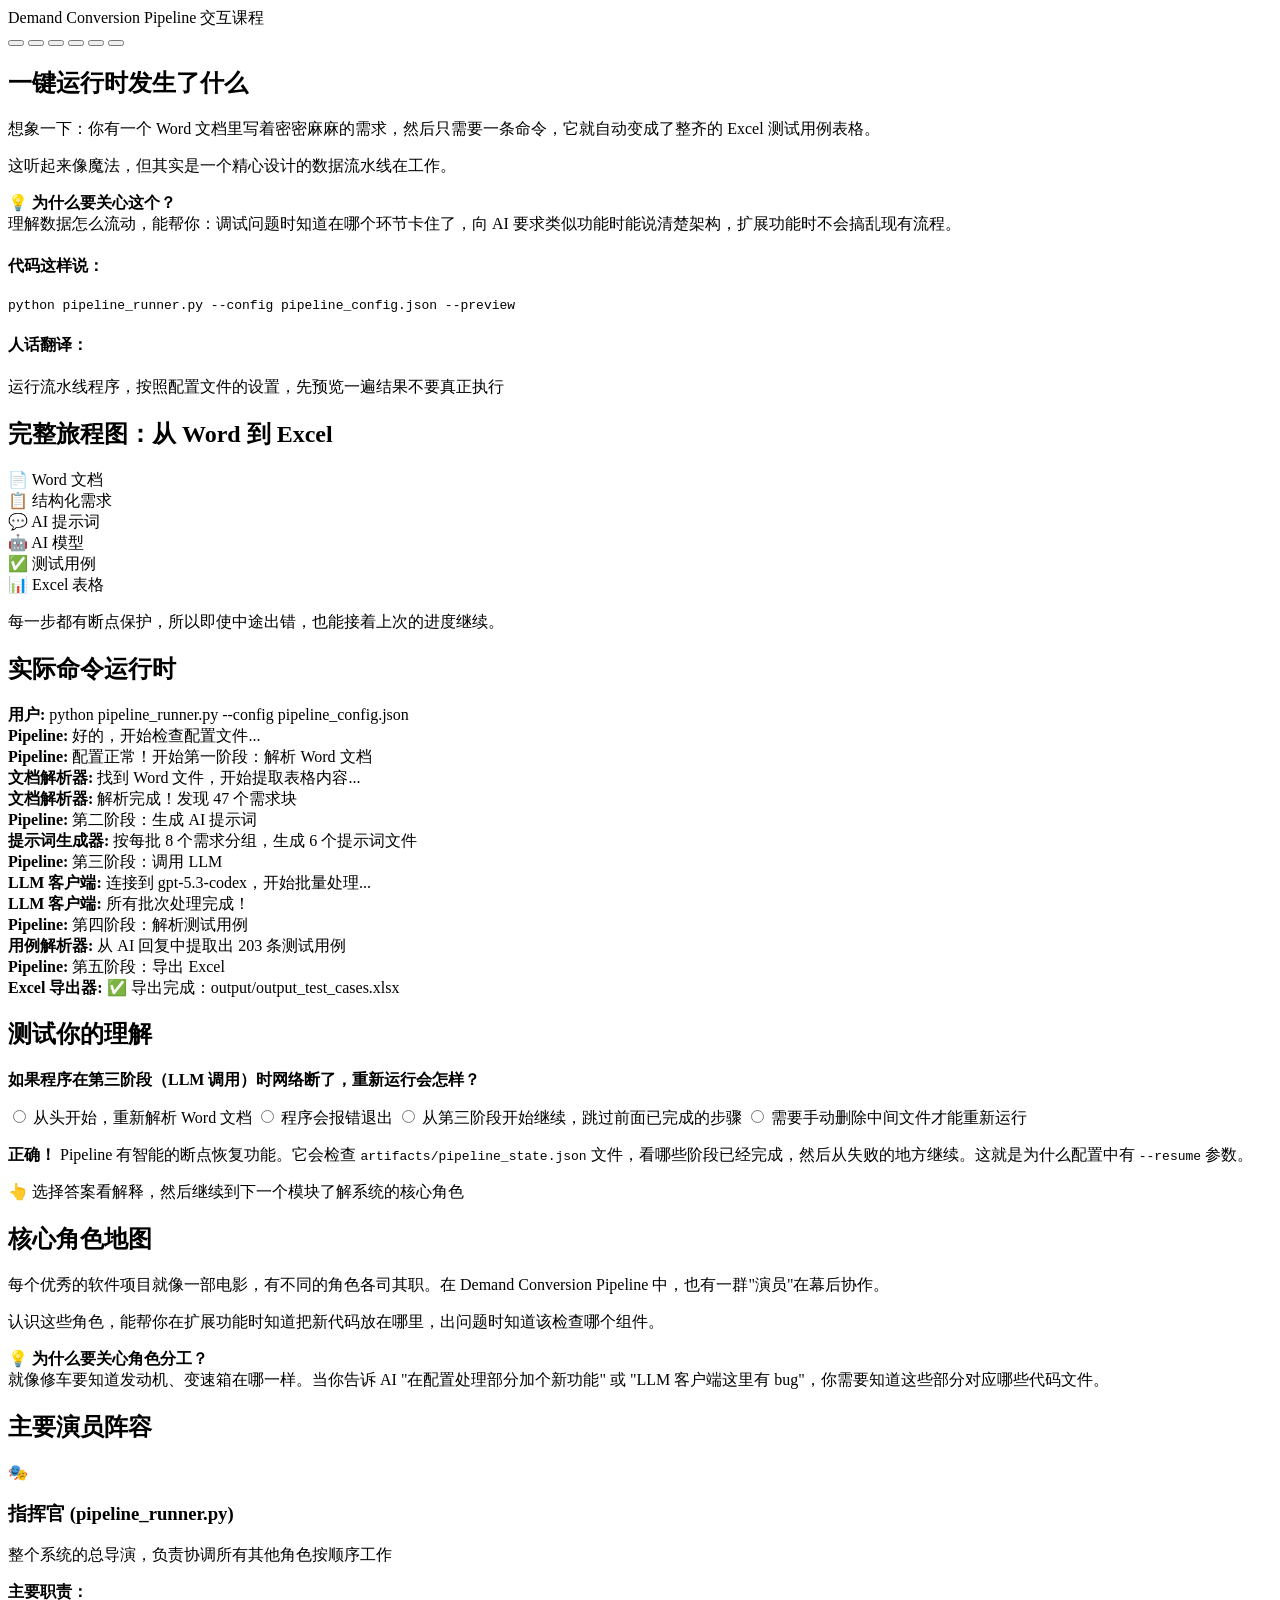
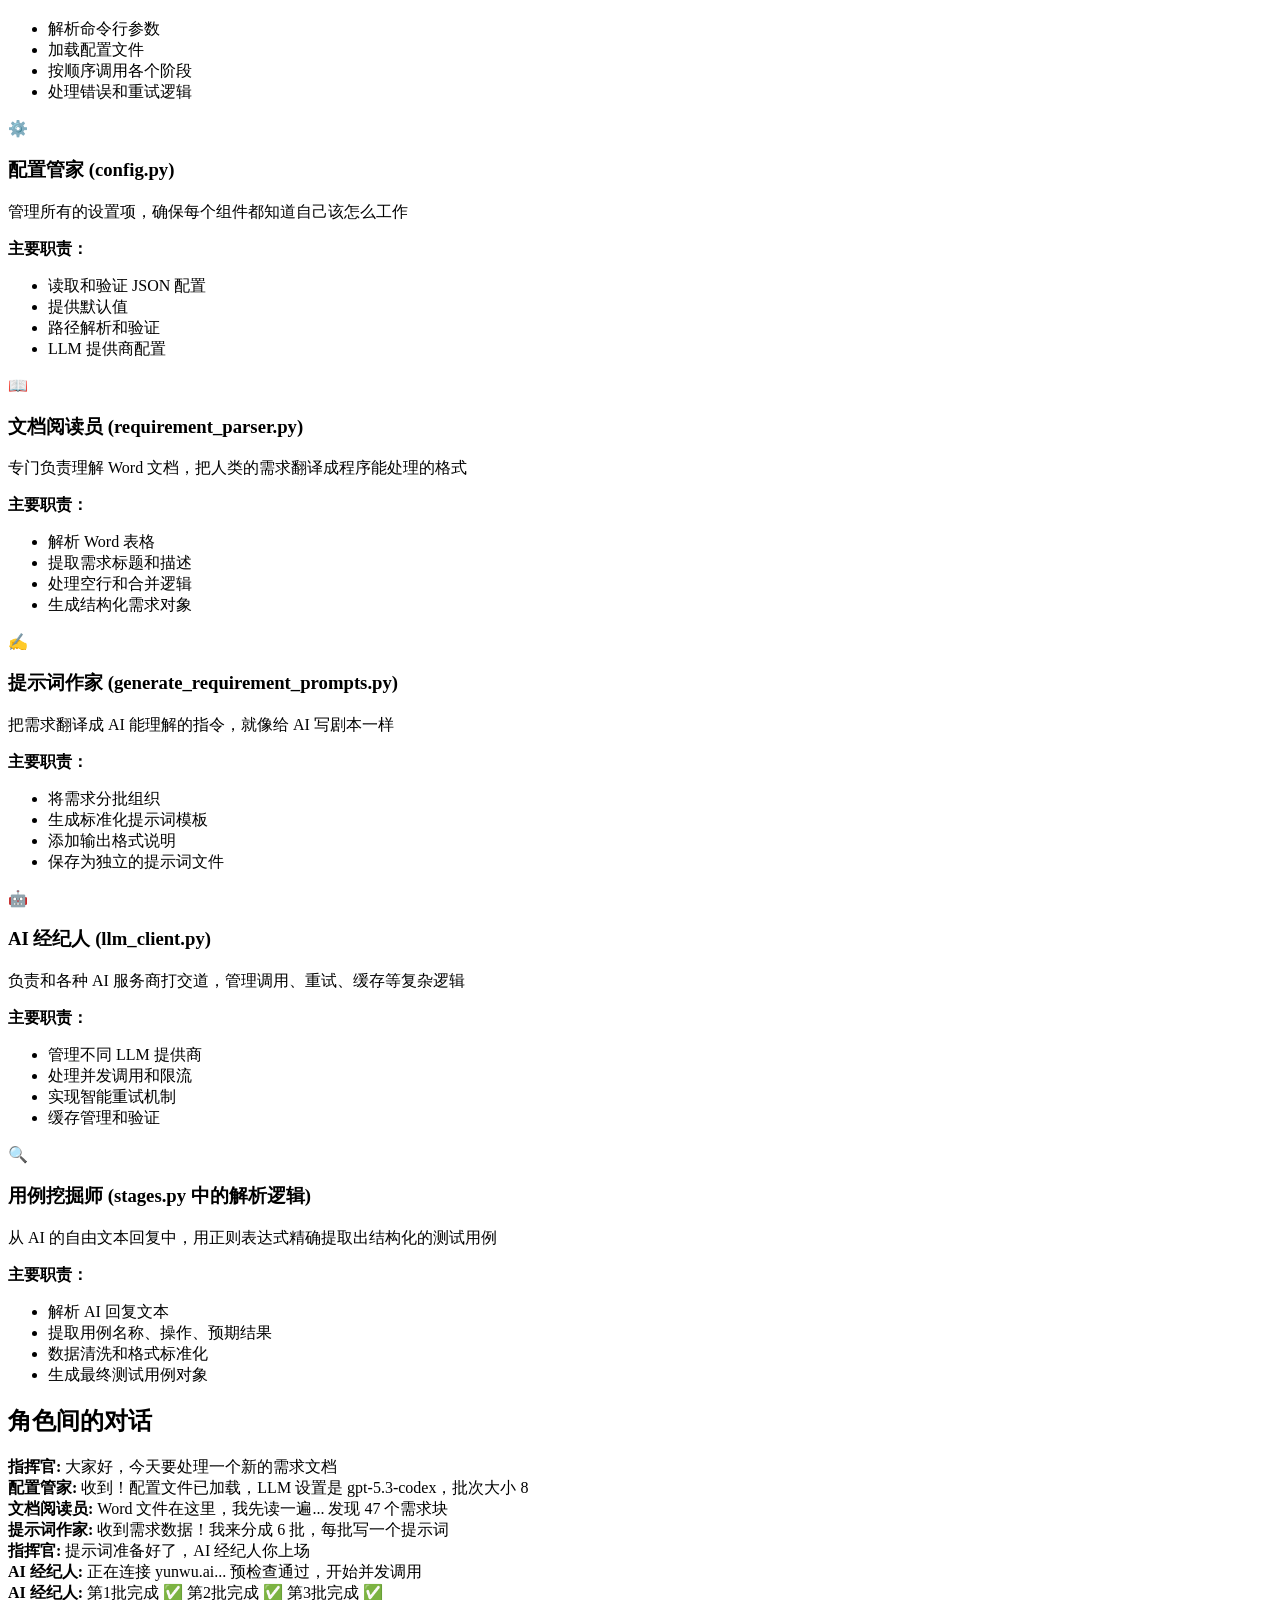
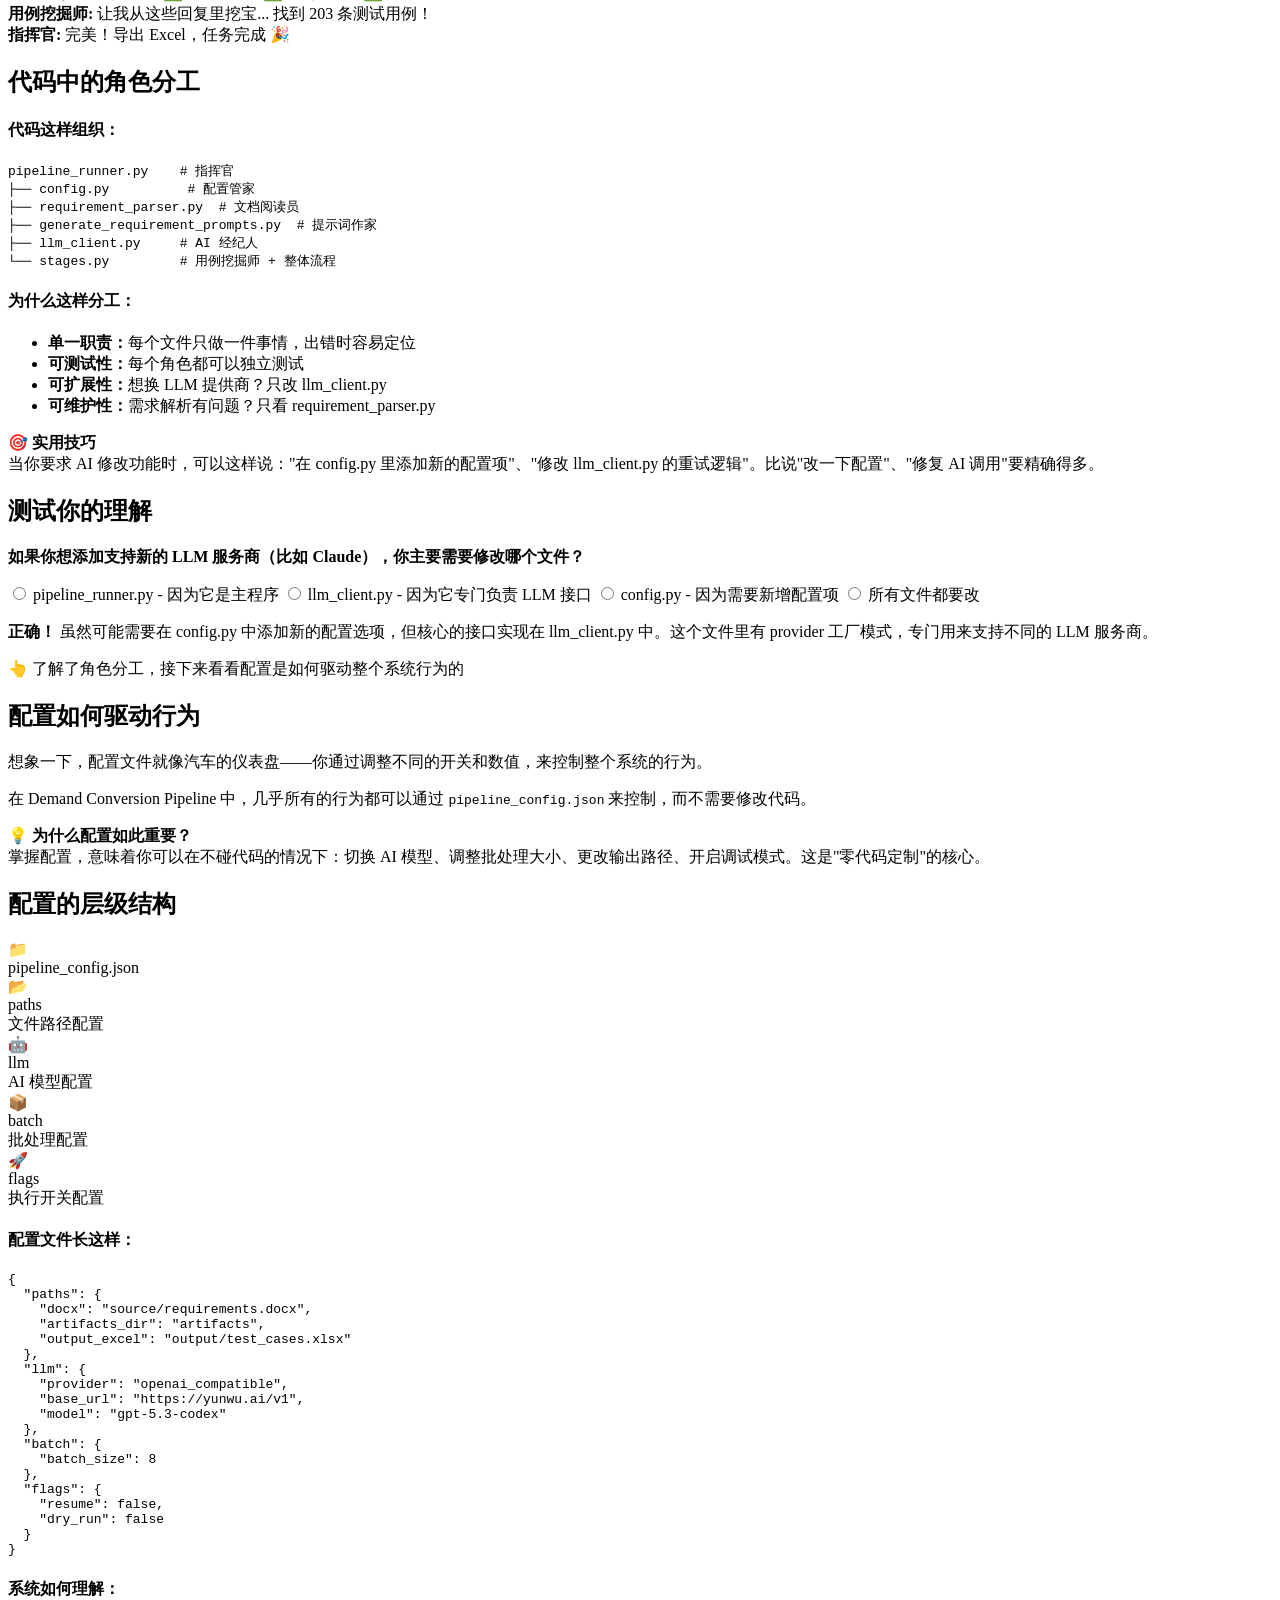
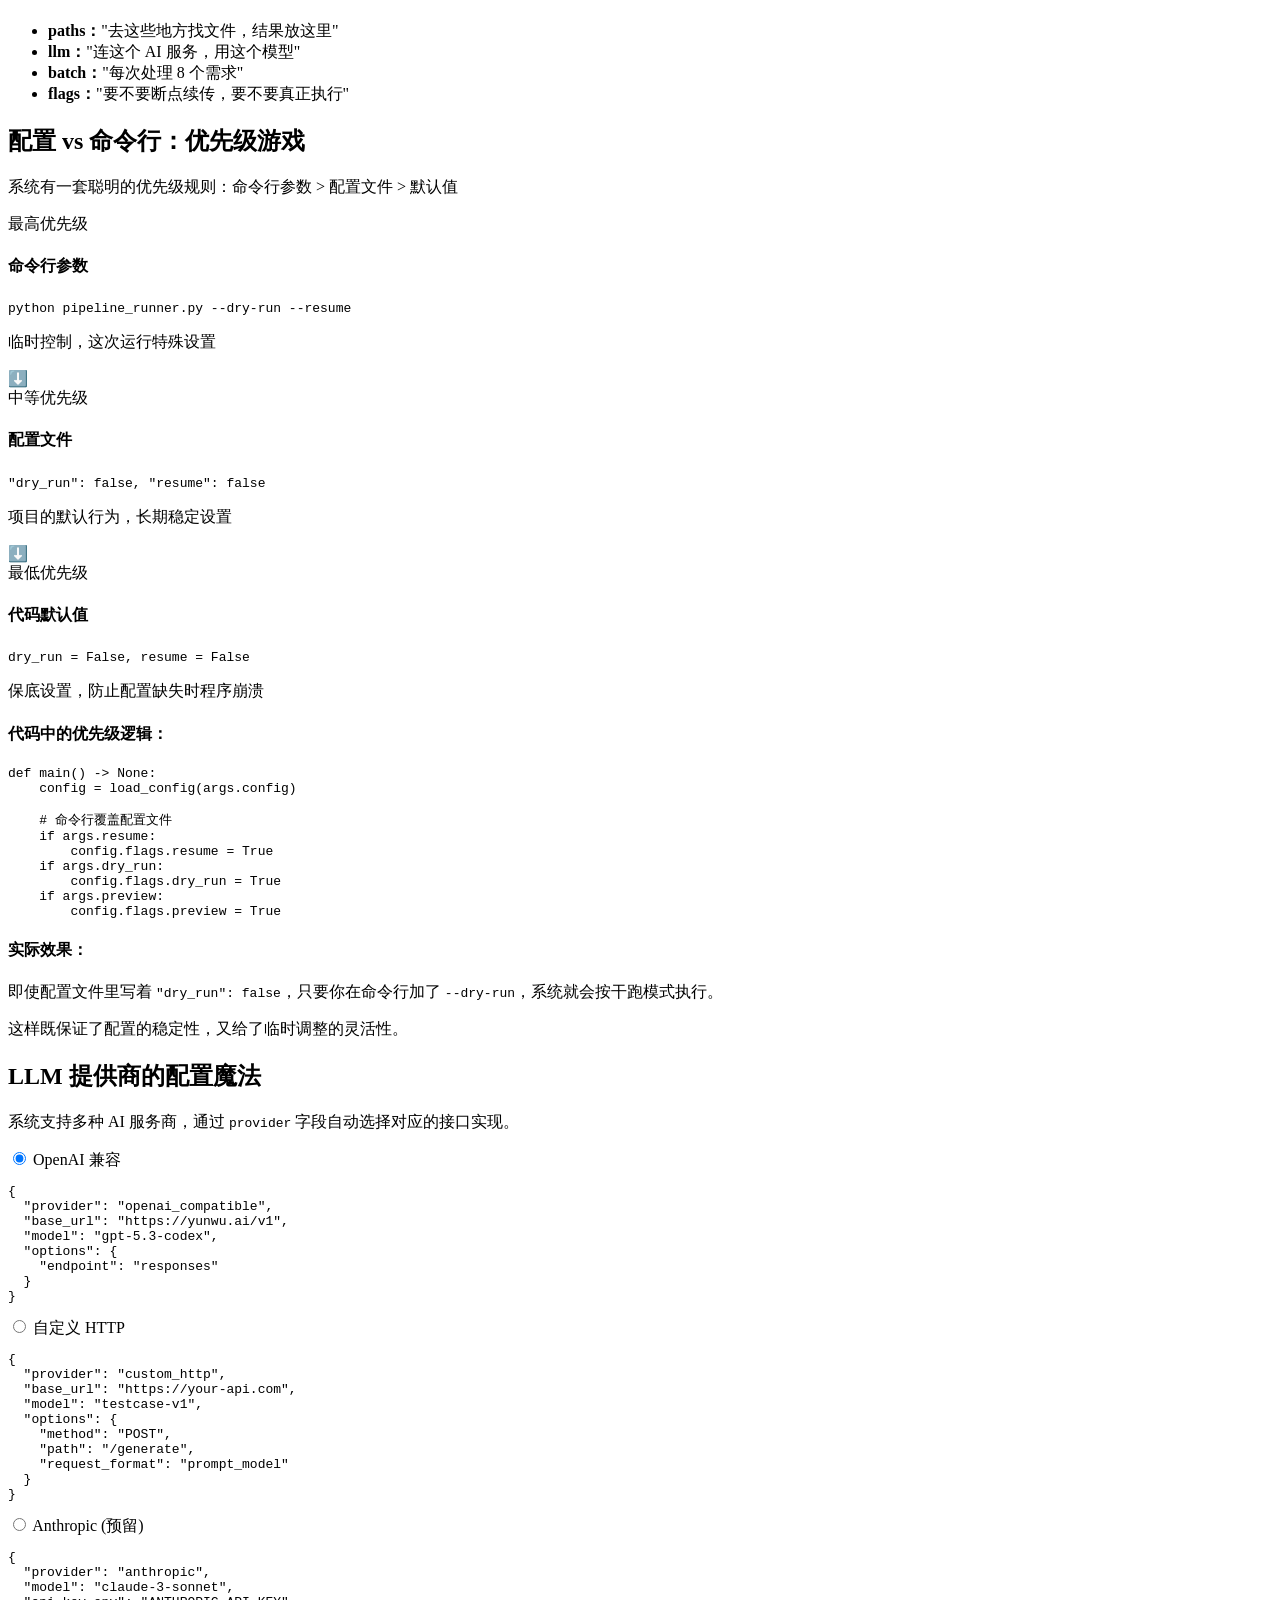
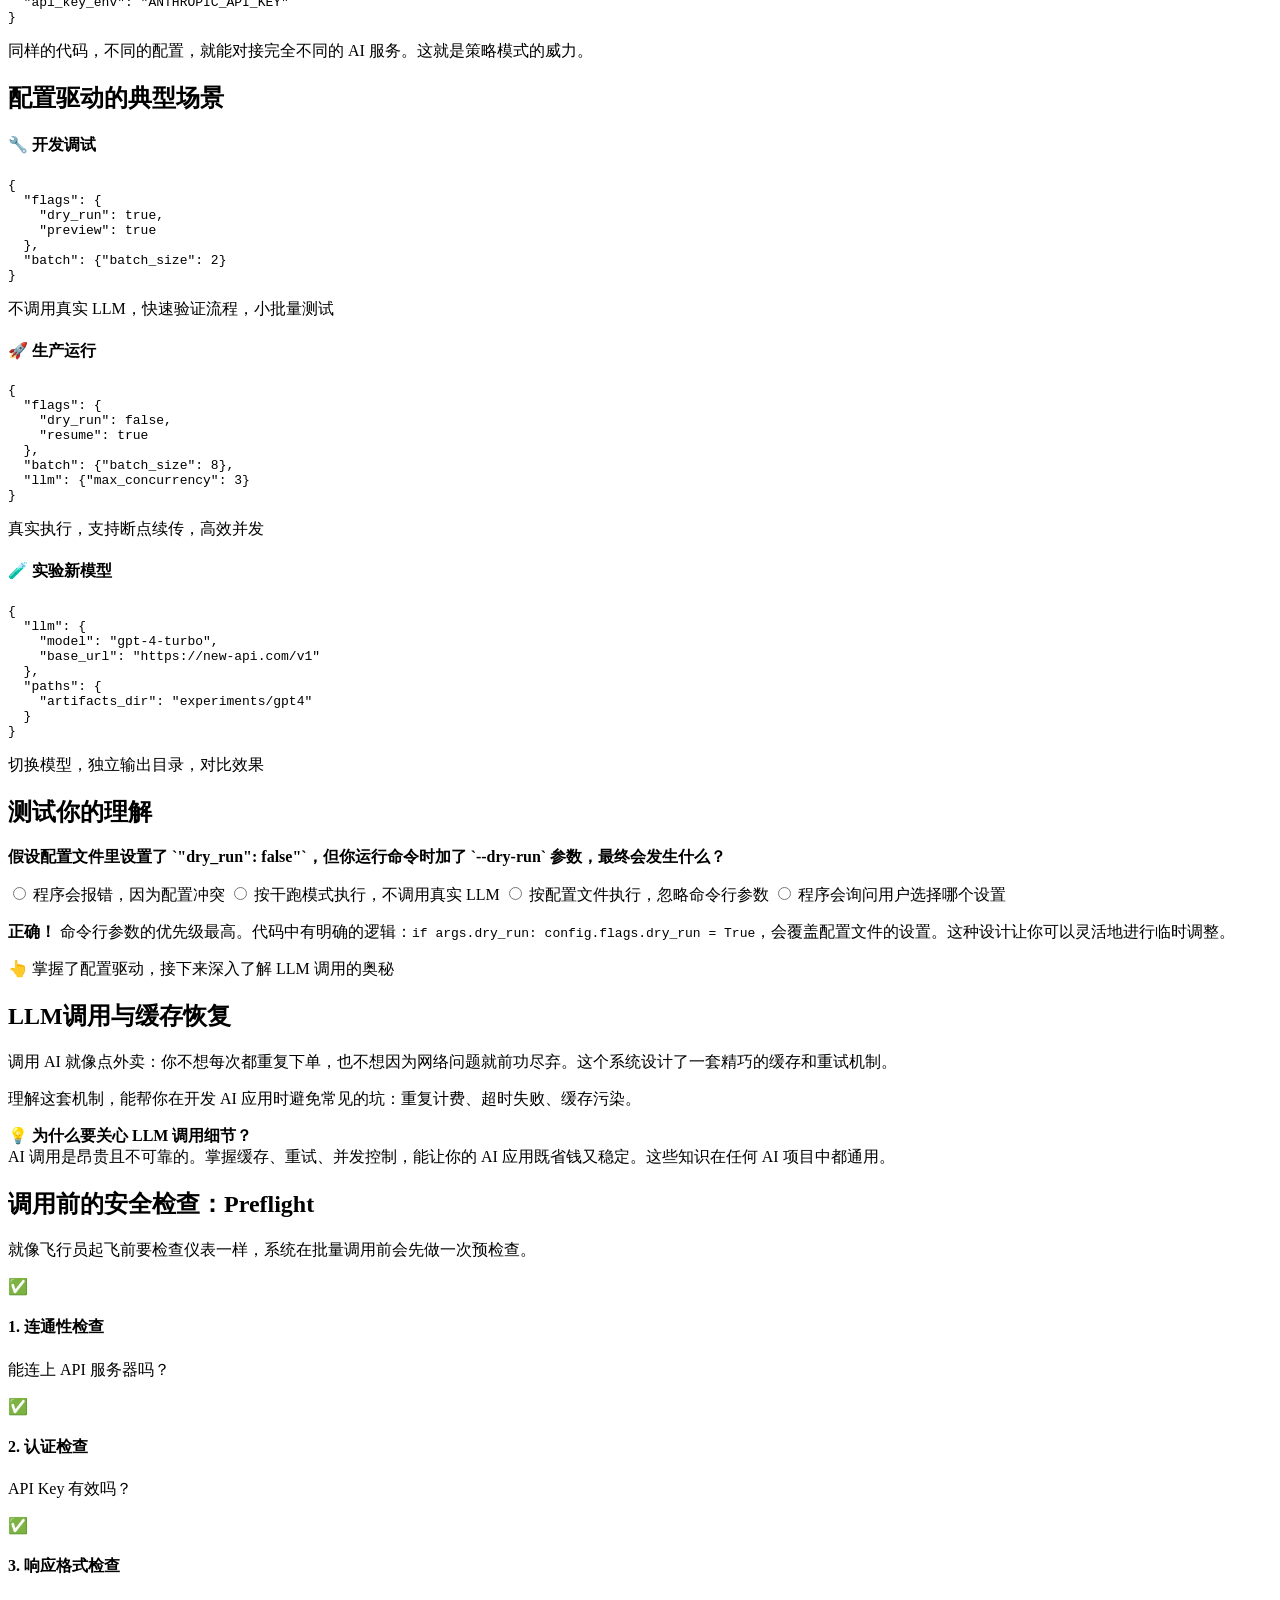
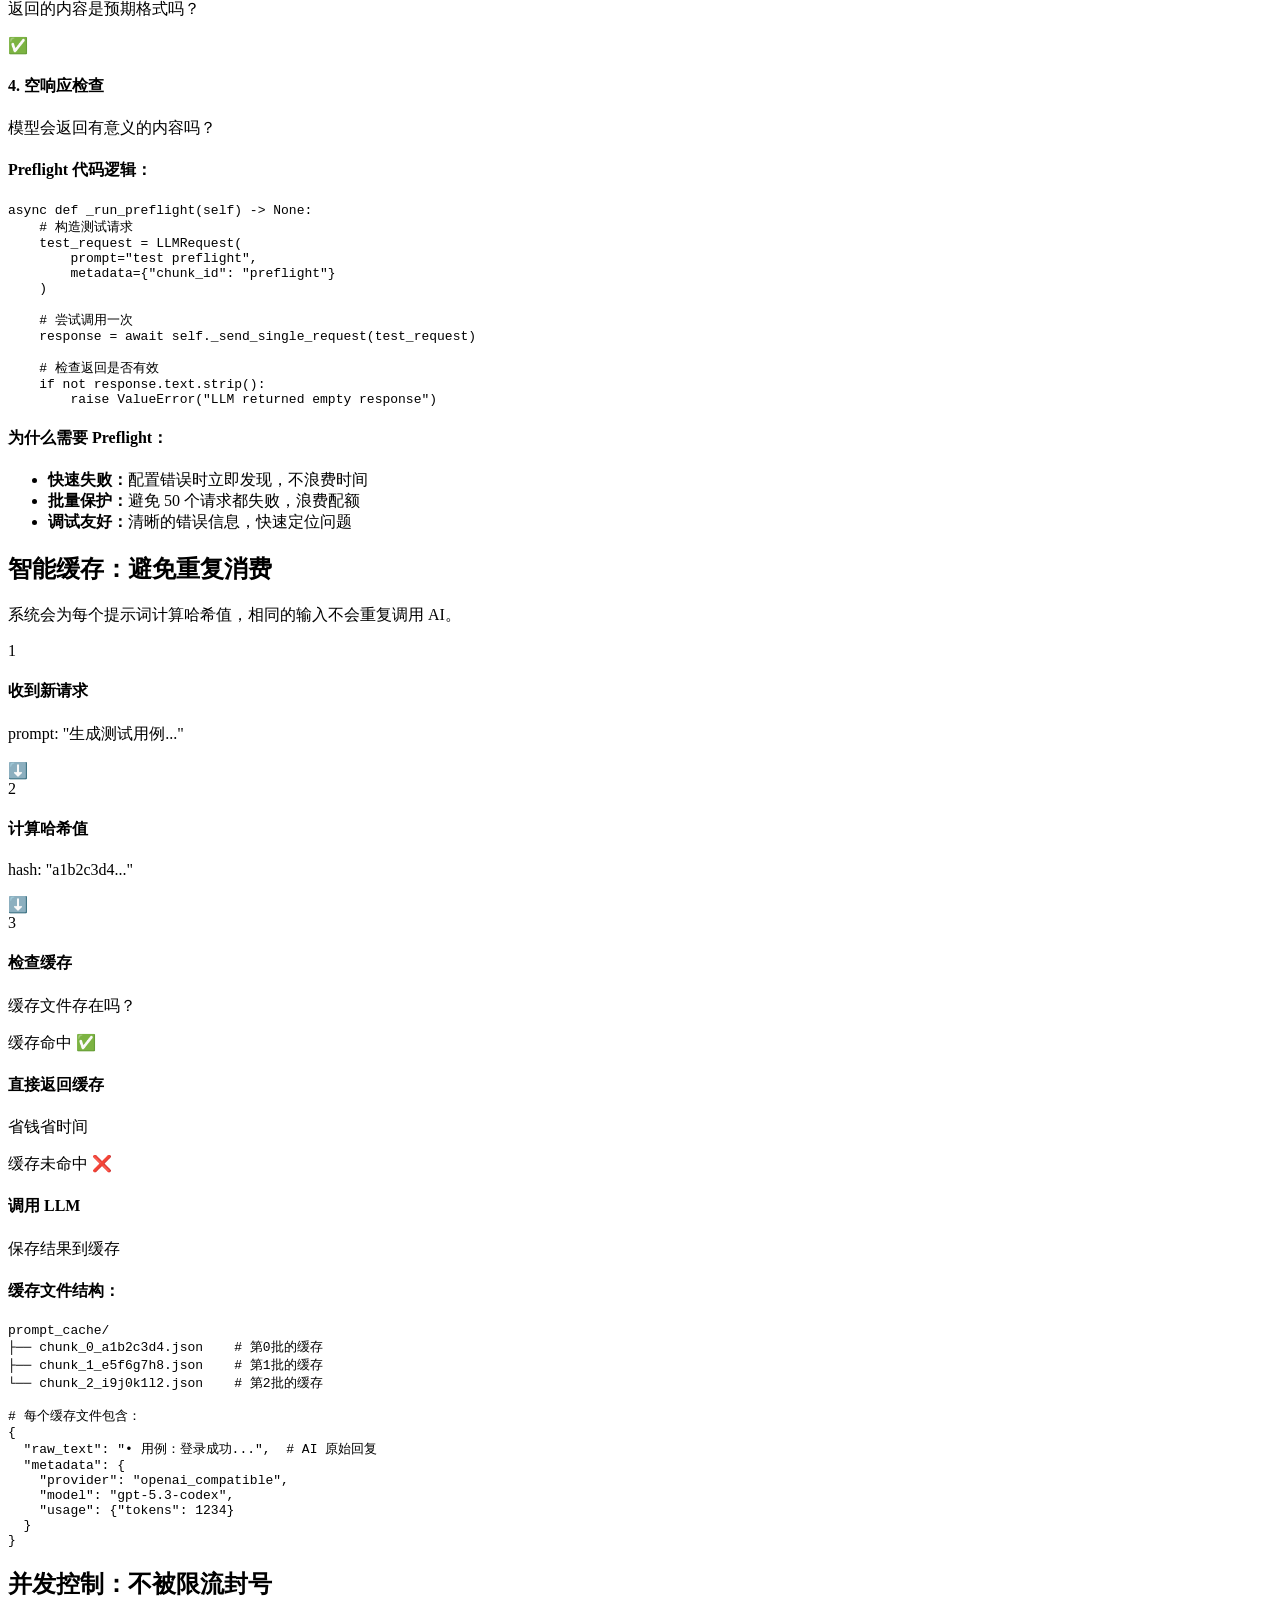
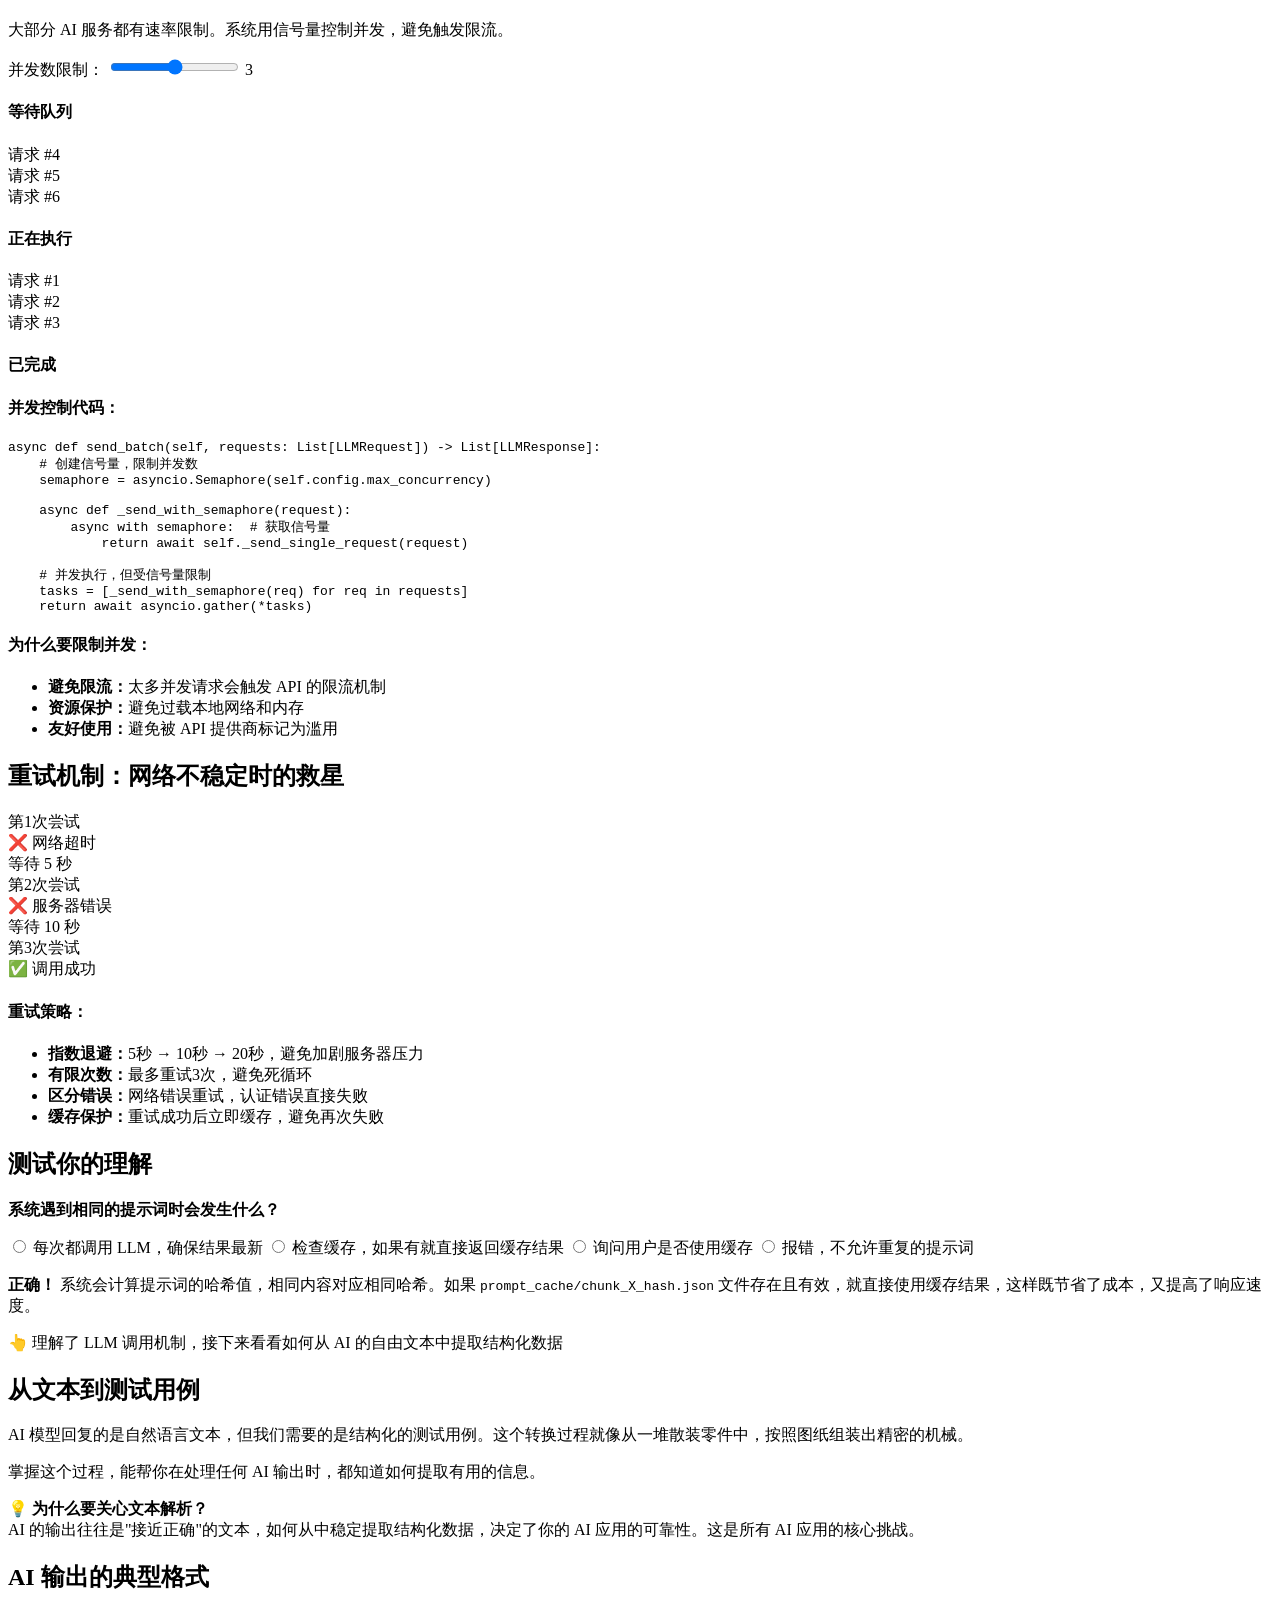
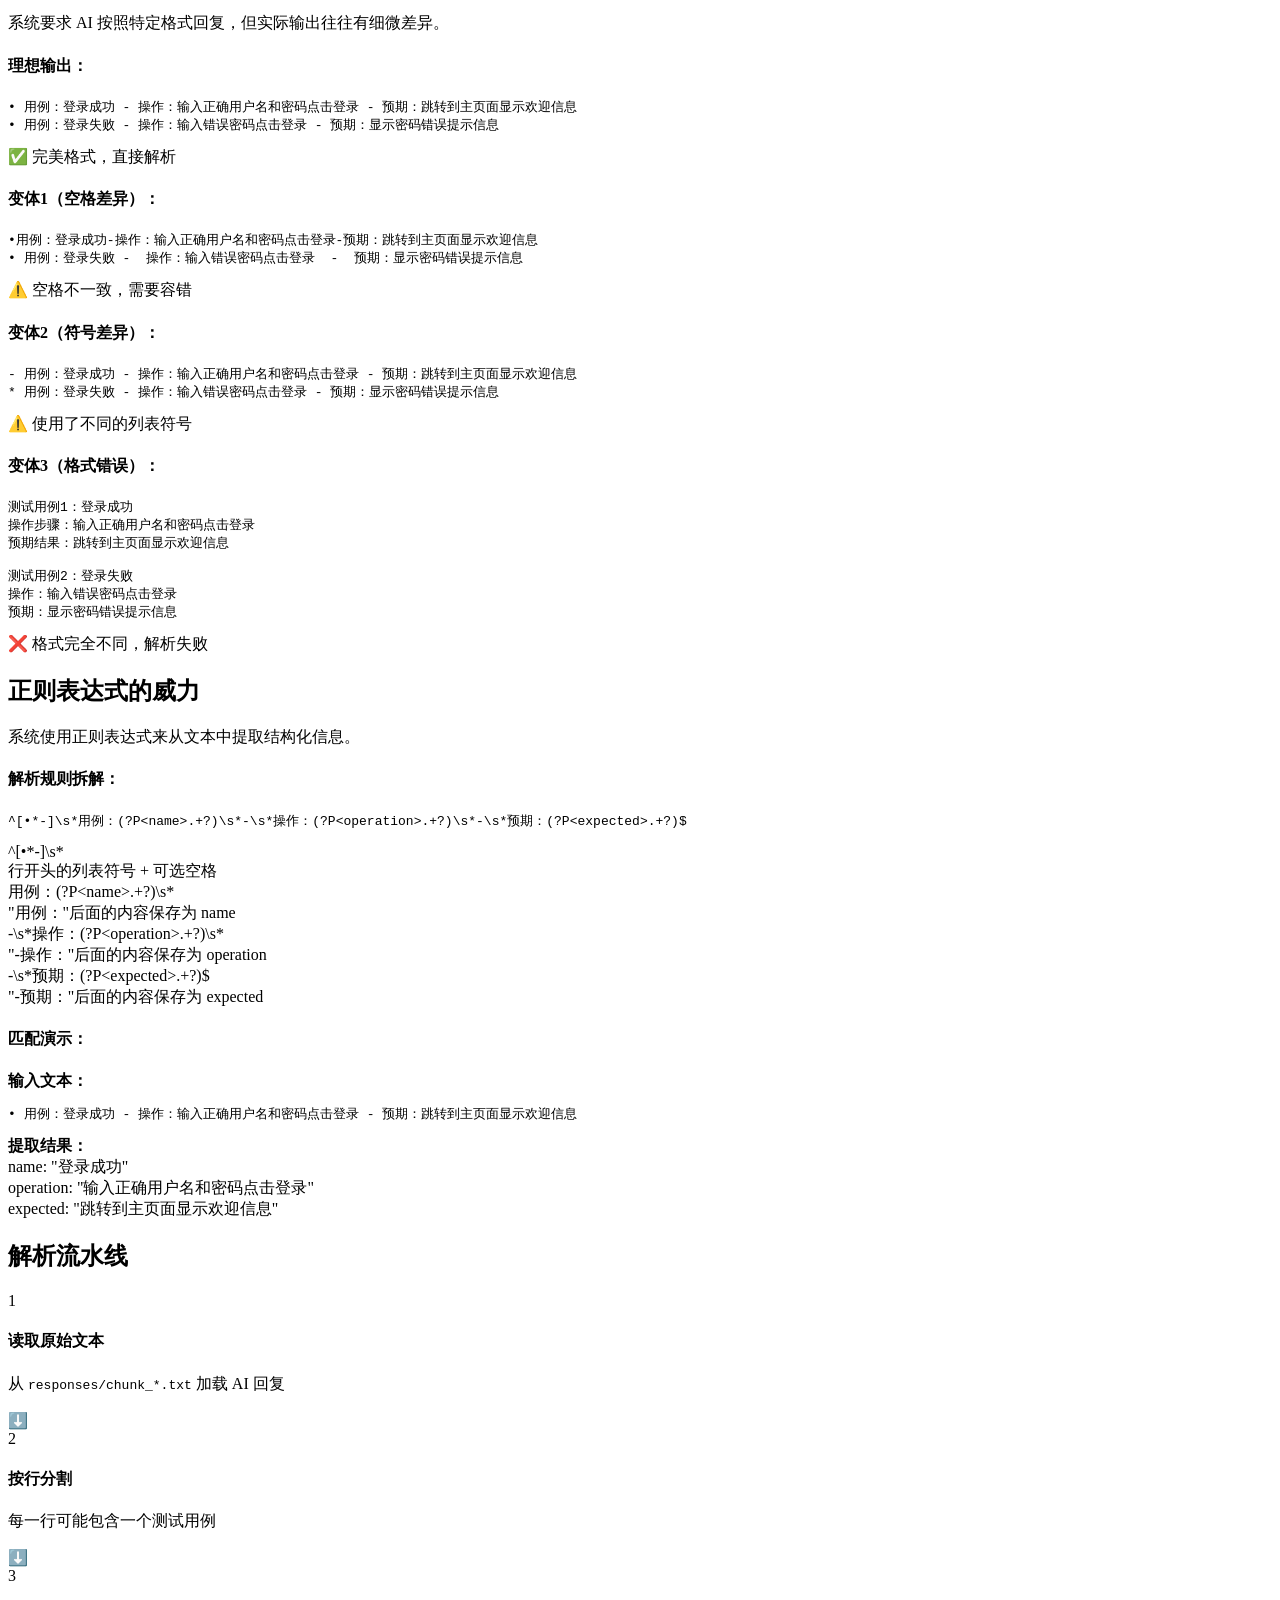
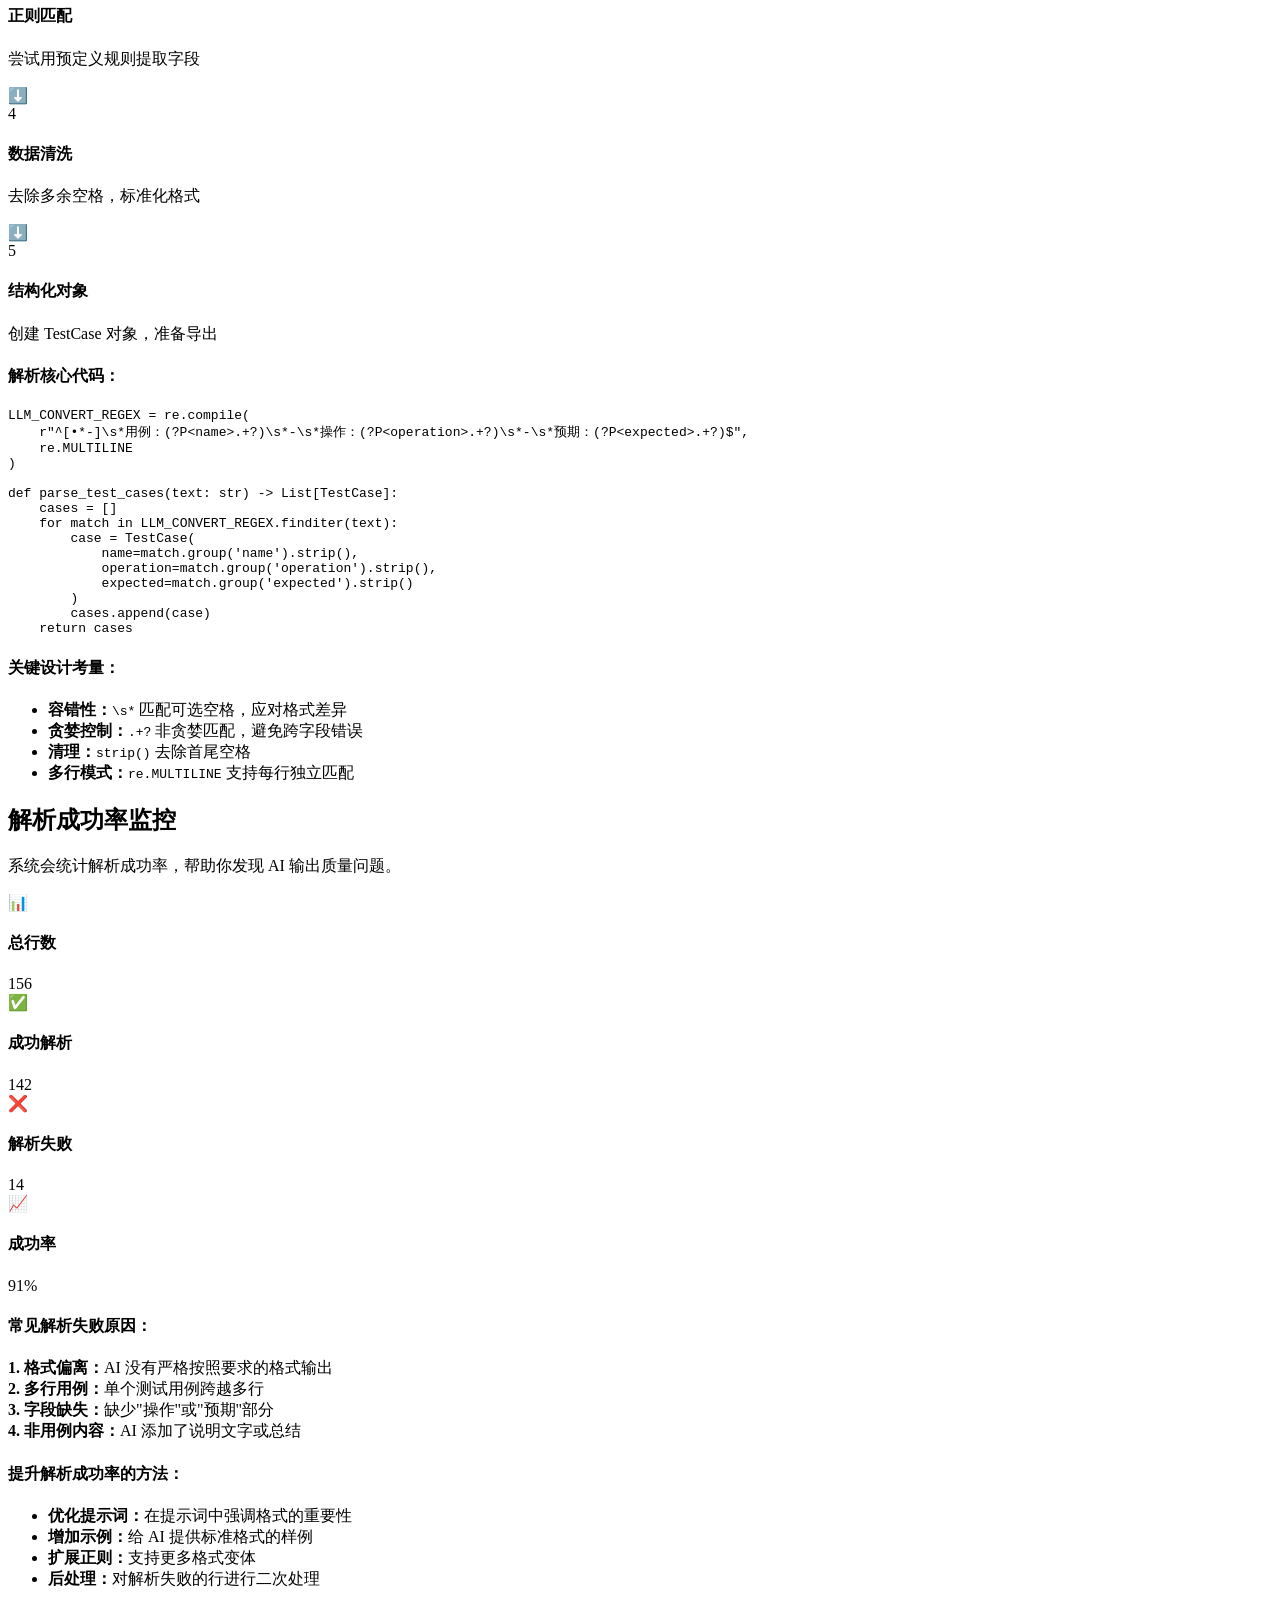
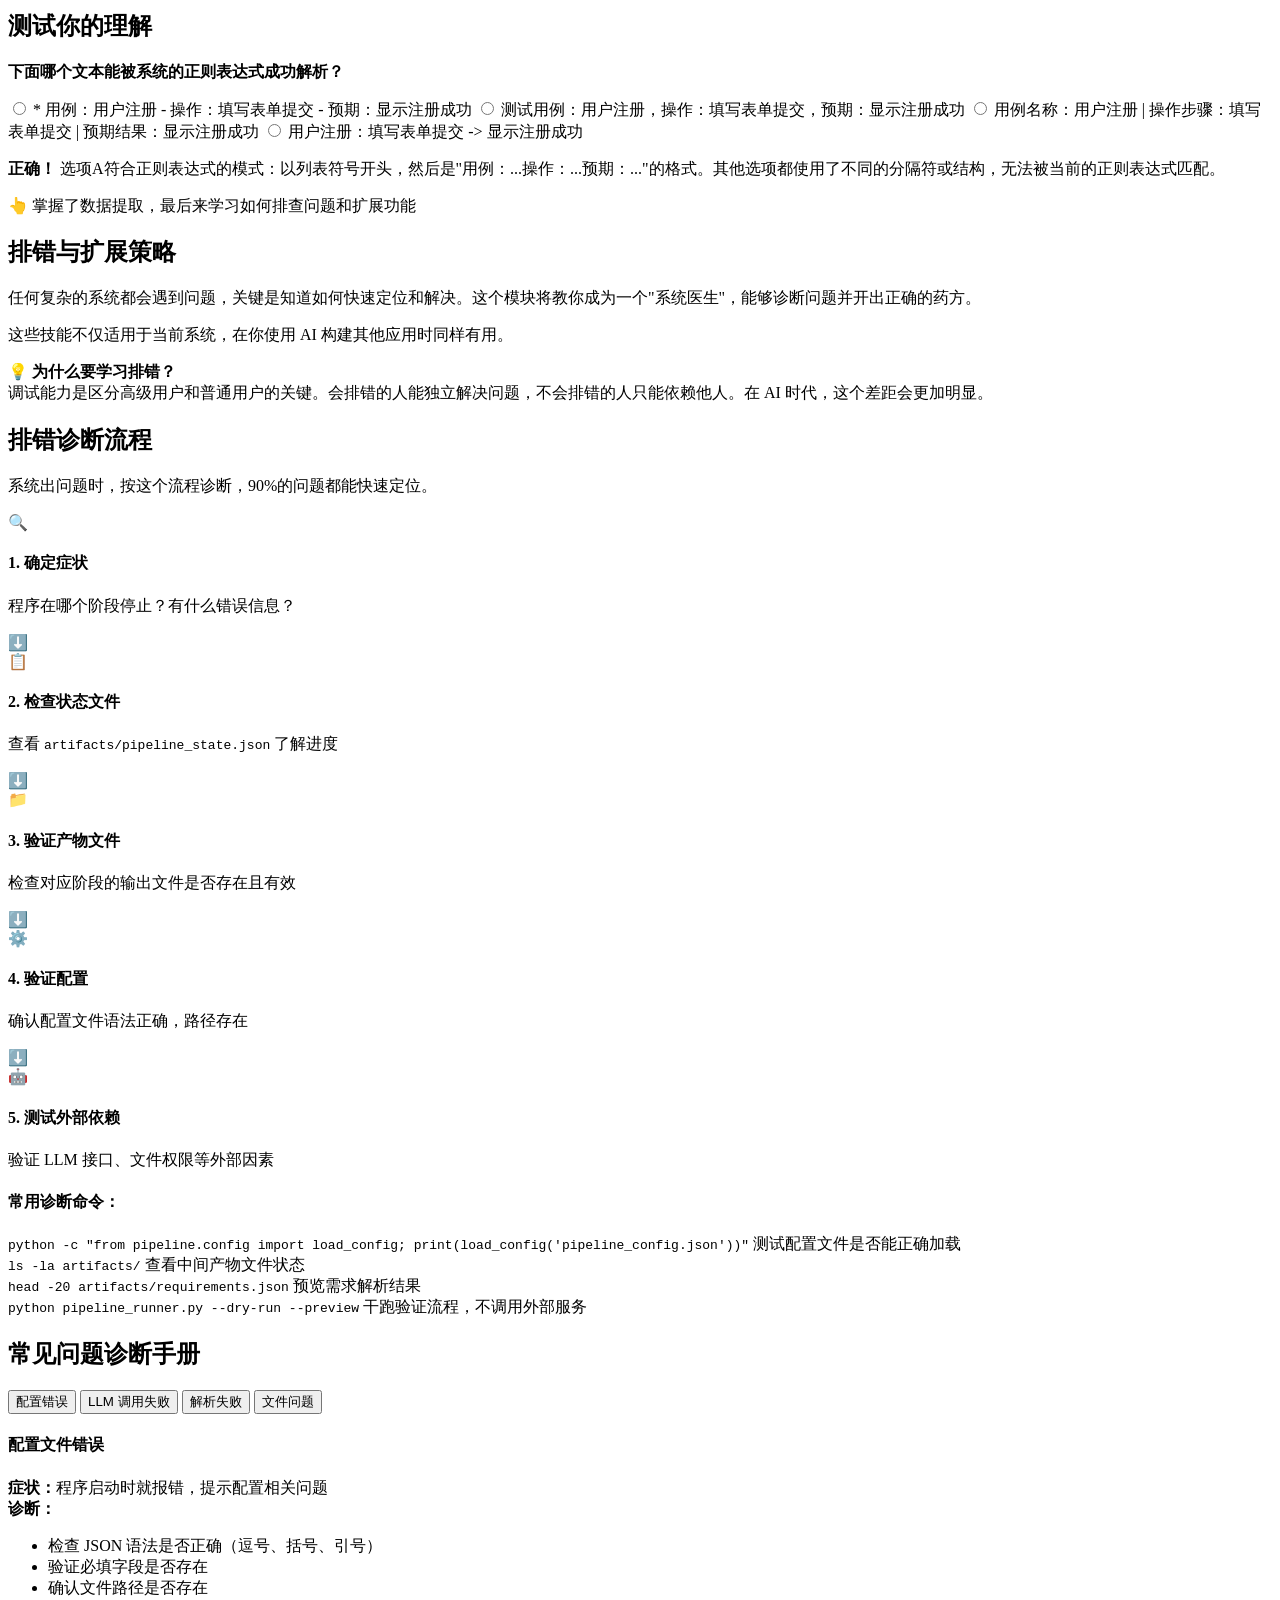
==== demand-conversion-course/index.html @ 0366b678 "feat: add demand conversion pipeline with multi-provider LLM support Word requirement documents → pr" ====
<!DOCTYPE html>
<html lang="en">
<head>
  <meta charset="UTF-8">
  <meta name="viewport" content="width=device-width, initial-scale=1.0">
  <title>Demand Conversion Pipeline 交互课程</title>

  <!-- Google Fonts: Bricolage Grotesque · DM Sans · JetBrains Mono -->
  <link rel="preconnect" href="https://fonts.googleapis.com">
  <link rel="preconnect" href="https://fonts.gstatic.com" crossorigin>
  <link href="https://fonts.googleapis.com/css2?family=Bricolage+Grotesque:opsz,wght@12..96,400;12..96,600;12..96,700;12..96,800&family=DM+Sans:ital,opsz,wght@0,9..40,300;0,9..40,400;0,9..40,500;0,9..40,600;0,9..40,700;1,9..40,400;1,9..40,500&family=JetBrains+Mono:wght@400;500;600&display=swap" rel="stylesheet">

  <link rel="stylesheet" href="styles.css">

  <style>
    :root {
      --color-accent:       #2A7B9B;
      --color-accent-hover: #1F6280;
      --color-accent-light: #E4F2F7;
      --color-accent-muted: #5A9DB8;
    }
  </style>

  <script src="main.js" defer></script>
</head>
<body>

  <nav class="nav" id="nav">
    <div class="progress-bar" id="progress-bar" role="progressbar" aria-valuenow="0" aria-valuemin="0" aria-valuemax="100"></div>
    <div class="nav-inner">
      <span class="nav-title">Demand Conversion Pipeline 交互课程</span>
      <div class="nav-dots" id="nav-dots" role="tablist">
        <button class="nav-dot" data-target="module-1" data-tooltip="一键运行时发生了什么" role="tab" aria-label="Module 1: 一键运行时发生了什么"></button>
        <button class="nav-dot" data-target="module-2" data-tooltip="核心角色地图" role="tab" aria-label="Module 2: 核心角色地图"></button>
        <button class="nav-dot" data-target="module-3" data-tooltip="配置如何驱动行为" role="tab" aria-label="Module 3: 配置如何驱动行为"></button>
        <button class="nav-dot" data-target="module-4" data-tooltip="LLM调用与缓存恢复" role="tab" aria-label="Module 4: LLM调用与缓存恢复"></button>
        <button class="nav-dot" data-target="module-5" data-tooltip="从文本到测试用例" role="tab" aria-label="Module 5: 从文本到测试用例"></button>
        <button class="nav-dot" data-target="module-6" data-tooltip="排错与扩展策略" role="tab" aria-label="Module 6: 排错与扩展策略"></button>
      </div>
    </div>
  </nav>

  <main id="main">
    <!-- modules/*.html content is assembled here by build.sh -->
<section class="module" id="module-1">
  <div class="module-inner">
    <div class="screen">
      <h1>一键运行时发生了什么</h1>
      <p>想象一下：你有一个 Word 文档里写着密密麻麻的需求，然后只需要一条命令，它就自动变成了整齐的 Excel 测试用例表格。</p>
      <p>这听起来像魔法，但其实是一个精心设计的<span class="tooltip" data-tooltip="Pipeline：流水线，就像工厂装配线一样，数据按顺序经过多个处理站点">数据流水线</span>在工作。</p>

      <div class="callout">
        <strong>💡 为什么要关心这个？</strong><br>
        理解数据怎么流动，能帮你：调试问题时知道在哪个环节卡住了，向 AI 要求类似功能时能说清楚架构，扩展功能时不会搞乱现有流程。
      </div>

      <div class="code-translation">
        <div class="code-side">
          <h4>代码这样说：</h4>
          <pre><code>python pipeline_runner.py --config pipeline_config.json --preview
</code></pre>
        </div>
        <div class="english-side">
          <h4>人话翻译：</h4>
          <p>运行流水线程序，按照配置文件的设置，先预览一遍结果不要真正执行</p>
        </div>
      </div>
    </div>

    <div class="screen">
      <h2>完整旅程图：从 Word 到 Excel</h2>

      <div class="flow-animation" data-steps='[
        {"from": "word-doc", "to": "requirements", "label": "解析需求", "delay": 0},
        {"from": "requirements", "to": "prompts", "label": "生成提示词", "delay": 800},
        {"from": "prompts", "to": "llm", "label": "LLM 处理", "delay": 1600},
        {"from": "llm", "to": "cases", "label": "解析用例", "delay": 2400},
        {"from": "cases", "to": "excel", "label": "导出 Excel", "delay": 3200}
      ]'>
        <div class="flow-node" id="word-doc">
          <div class="node-content">
            <span class="node-icon">📄</span>
            <span class="node-label">Word 文档</span>
          </div>
        </div>
        <div class="flow-node" id="requirements">
          <div class="node-content">
            <span class="node-icon">📋</span>
            <span class="node-label">结构化需求</span>
          </div>
        </div>
        <div class="flow-node" id="prompts">
          <div class="node-content">
            <span class="node-icon">💬</span>
            <span class="node-label">AI 提示词</span>
          </div>
        </div>
        <div class="flow-node" id="llm">
          <div class="node-content">
            <span class="node-icon">🤖</span>
            <span class="node-label">AI 模型</span>
          </div>
        </div>
        <div class="flow-node" id="cases">
          <div class="node-content">
            <span class="node-icon">✅</span>
            <span class="node-label">测试用例</span>
          </div>
        </div>
        <div class="flow-node" id="excel">
          <div class="node-content">
            <span class="node-icon">📊</span>
            <span class="node-label">Excel 表格</span>
          </div>
        </div>
      </div>

      <p>每一步都有<span class="tooltip" data-tooltip="断点恢复：如果中间出错，可以从上次成功的地方继续，不用重新开始">断点保护</span>，所以即使中途出错，也能接着上次的进度继续。</p>
    </div>

    <div class="screen">
      <h2>实际命令运行时</h2>

      <div class="chat-animation" id="pipeline-chat">
        <div class="chat-message system">
          <strong>用户:</strong> python pipeline_runner.py --config pipeline_config.json
        </div>
        <div class="chat-message pipeline">
          <strong>Pipeline:</strong> 好的，开始检查配置文件...
        </div>
        <div class="chat-message pipeline">
          <strong>Pipeline:</strong> 配置正常！开始第一阶段：解析 Word 文档
        </div>
        <div class="chat-message parser">
          <strong>文档解析器:</strong> 找到 Word 文件，开始提取表格内容...
        </div>
        <div class="chat-message parser">
          <strong>文档解析器:</strong> 解析完成！发现 47 个需求块
        </div>
        <div class="chat-message pipeline">
          <strong>Pipeline:</strong> 第二阶段：生成 AI 提示词
        </div>
        <div class="chat-message prompter">
          <strong>提示词生成器:</strong> 按每批 8 个需求分组，生成 6 个提示词文件
        </div>
        <div class="chat-message pipeline">
          <strong>Pipeline:</strong> 第三阶段：调用 LLM
        </div>
        <div class="chat-message llm">
          <strong>LLM 客户端:</strong> 连接到 gpt-5.3-codex，开始批量处理...
        </div>
        <div class="chat-message llm">
          <strong>LLM 客户端:</strong> 所有批次处理完成！
        </div>
        <div class="chat-message pipeline">
          <strong>Pipeline:</strong> 第四阶段：解析测试用例
        </div>
        <div class="chat-message parser">
          <strong>用例解析器:</strong> 从 AI 回复中提取出 203 条测试用例
        </div>
        <div class="chat-message pipeline">
          <strong>Pipeline:</strong> 第五阶段：导出 Excel
        </div>
        <div class="chat-message exporter">
          <strong>Excel 导出器:</strong> ✅ 导出完成：output/output_test_cases.xlsx
        </div>
      </div>
    </div>

    <div class="screen">
      <h2>测试你的理解</h2>

      <div class="quiz-container">
        <div class="quiz-question">
          <p><strong>如果程序在第三阶段（LLM 调用）时网络断了，重新运行会怎样？</strong></p>

          <div class="quiz-options">
            <label class="quiz-option">
              <input type="radio" name="q1" value="a">
              从头开始，重新解析 Word 文档
            </label>
            <label class="quiz-option">
              <input type="radio" name="q1" value="b">
              程序会报错退出
            </label>
            <label class="quiz-option correct">
              <input type="radio" name="q1" value="c">
              从第三阶段开始继续，跳过前面已完成的步骤
            </label>
            <label class="quiz-option">
              <input type="radio" name="q1" value="d">
              需要手动删除中间文件才能重新运行
            </label>
          </div>

          <div class="quiz-explanation">
            <p><strong>正确！</strong> Pipeline 有智能的断点恢复功能。它会检查 <code>artifacts/pipeline_state.json</code> 文件，看哪些阶段已经完成，然后从失败的地方继续。这就是为什么配置中有 <code>--resume</code> 参数。</p>
          </div>
        </div>
      </div>

      <div class="nav-hint">
        <p>👆 选择答案看解释，然后继续到下一个模块了解系统的核心角色</p>
      </div>
    </div>
  </div>
</section><section class="module" id="module-2">
  <div class="module-inner">
    <div class="screen">
      <h1>核心角色地图</h1>
      <p>每个优秀的软件项目就像一部电影，有不同的角色各司其职。在 Demand Conversion Pipeline 中，也有一群"演员"在幕后协作。</p>
      <p>认识这些角色，能帮你在扩展功能时知道把新代码放在哪里，出问题时知道该检查哪个组件。</p>

      <div class="callout">
        <strong>💡 为什么要关心角色分工？</strong><br>
        就像修车要知道发动机、变速箱在哪一样。当你告诉 AI "在配置处理部分加个新功能" 或 "LLM 客户端这里有 bug"，你需要知道这些部分对应哪些代码文件。
      </div>
    </div>

    <div class="screen">
      <h2>主要演员阵容</h2>

      <div class="actor-grid">
        <div class="actor-card">
          <div class="actor-icon">🎭</div>
          <h3>指挥官 (pipeline_runner.py)</h3>
          <p>整个系统的总导演，负责协调所有其他角色按顺序工作</p>
          <div class="actor-responsibility">
            <strong>主要职责：</strong>
            <ul>
              <li>解析命令行参数</li>
              <li>加载配置文件</li>
              <li>按顺序调用各个阶段</li>
              <li>处理错误和重试逻辑</li>
            </ul>
          </div>
        </div>

        <div class="actor-card">
          <div class="actor-icon">⚙️</div>
          <h3>配置管家 (config.py)</h3>
          <p>管理所有的设置项，确保每个组件都知道自己该怎么工作</p>
          <div class="actor-responsibility">
            <strong>主要职责：</strong>
            <ul>
              <li>读取和验证 JSON 配置</li>
              <li>提供默认值</li>
              <li>路径解析和验证</li>
              <li>LLM 提供商配置</li>
            </ul>
          </div>
        </div>

        <div class="actor-card">
          <div class="actor-icon">📖</div>
          <h3>文档阅读员 (requirement_parser.py)</h3>
          <p>专门负责理解 Word 文档，把人类的需求翻译成程序能处理的格式</p>
          <div class="actor-responsibility">
            <strong>主要职责：</strong>
            <ul>
              <li>解析 Word 表格</li>
              <li>提取需求标题和描述</li>
              <li>处理空行和合并逻辑</li>
              <li>生成结构化需求对象</li>
            </ul>
          </div>
        </div>

        <div class="actor-card">
          <div class="actor-icon">✍️</div>
          <h3>提示词作家 (generate_requirement_prompts.py)</h3>
          <p>把需求翻译成 AI 能理解的指令，就像给 AI 写剧本一样</p>
          <div class="actor-responsibility">
            <strong>主要职责：</strong>
            <ul>
              <li>将需求分批组织</li>
              <li>生成标准化提示词模板</li>
              <li>添加输出格式说明</li>
              <li>保存为独立的提示词文件</li>
            </ul>
          </div>
        </div>

        <div class="actor-card">
          <div class="actor-icon">🤖</div>
          <h3>AI 经纪人 (llm_client.py)</h3>
          <p>负责和各种 AI 服务商打交道，管理调用、重试、缓存等复杂逻辑</p>
          <div class="actor-responsibility">
            <strong>主要职责：</strong>
            <ul>
              <li>管理不同 LLM 提供商</li>
              <li>处理并发调用和限流</li>
              <li>实现智能重试机制</li>
              <li>缓存管理和验证</li>
            </ul>
          </div>
        </div>

        <div class="actor-card">
          <div class="actor-icon">🔍</div>
          <h3>用例挖掘师 (stages.py 中的解析逻辑)</h3>
          <p>从 AI 的自由文本回复中，用正则表达式精确提取出结构化的测试用例</p>
          <div class="actor-responsibility">
            <strong>主要职责：</strong>
            <ul>
              <li>解析 AI 回复文本</li>
              <li>提取用例名称、操作、预期结果</li>
              <li>数据清洗和格式标准化</li>
              <li>生成最终测试用例对象</li>
            </ul>
          </div>
        </div>
      </div>
    </div>

    <div class="screen">
      <h2>角色间的对话</h2>

      <div class="chat-animation" id="roles-chat">
        <div class="chat-message runner">
          <strong>指挥官:</strong> 大家好，今天要处理一个新的需求文档
        </div>
        <div class="chat-message config">
          <strong>配置管家:</strong> 收到！配置文件已加载，LLM 设置是 gpt-5.3-codex，批次大小 8
        </div>
        <div class="chat-message parser">
          <strong>文档阅读员:</strong> Word 文件在这里，我先读一遍... 发现 47 个需求块
        </div>
        <div class="chat-message prompter">
          <strong>提示词作家:</strong> 收到需求数据！我来分成 6 批，每批写一个提示词
        </div>
        <div class="chat-message runner">
          <strong>指挥官:</strong> 提示词准备好了，AI 经纪人你上场
        </div>
        <div class="chat-message llm">
          <strong>AI 经纪人:</strong> 正在连接 yunwu.ai... 预检查通过，开始并发调用
        </div>
        <div class="chat-message llm">
          <strong>AI 经纪人:</strong> 第1批完成 ✅ 第2批完成 ✅ 第3批完成 ✅
        </div>
        <div class="chat-message extractor">
          <strong>用例挖掘师:</strong> 让我从这些回复里挖宝... 找到 203 条测试用例！
        </div>
        <div class="chat-message runner">
          <strong>指挥官:</strong> 完美！导出 Excel，任务完成 🎉
        </div>
      </div>
    </div>

    <div class="screen">
      <h2>代码中的角色分工</h2>

      <div class="code-translation">
        <div class="code-side">
          <h4>代码这样组织：</h4>
          <pre><code>pipeline_runner.py    # 指挥官
├── config.py          # 配置管家
├── requirement_parser.py  # 文档阅读员
├── generate_requirement_prompts.py  # 提示词作家
├── llm_client.py     # AI 经纪人
└── stages.py         # 用例挖掘师 + 整体流程
</code></pre>
        </div>
        <div class="english-side">
          <h4>为什么这样分工：</h4>
          <ul>
            <li><strong>单一职责：</strong>每个文件只做一件事情，出错时容易定位</li>
            <li><strong>可测试性：</strong>每个角色都可以独立测试</li>
            <li><strong>可扩展性：</strong>想换 LLM 提供商？只改 llm_client.py</li>
            <li><strong>可维护性：</strong>需求解析有问题？只看 requirement_parser.py</li>
          </ul>
        </div>
      </div>

      <div class="callout">
        <strong>🎯 实用技巧</strong><br>
        当你要求 AI 修改功能时，可以这样说："在 config.py 里添加新的配置项"、"修改 llm_client.py 的重试逻辑"。比说"改一下配置"、"修复 AI 调用"要精确得多。
      </div>
    </div>

    <div class="screen">
      <h2>测试你的理解</h2>

      <div class="quiz-container">
        <div class="quiz-question">
          <p><strong>如果你想添加支持新的 LLM 服务商（比如 Claude），你主要需要修改哪个文件？</strong></p>

          <div class="quiz-options">
            <label class="quiz-option">
              <input type="radio" name="q2" value="a">
              pipeline_runner.py - 因为它是主程序
            </label>
            <label class="quiz-option correct">
              <input type="radio" name="q2" value="b">
              llm_client.py - 因为它专门负责 LLM 接口
            </label>
            <label class="quiz-option">
              <input type="radio" name="q2" value="c">
              config.py - 因为需要新增配置项
            </label>
            <label class="quiz-option">
              <input type="radio" name="q2" value="d">
              所有文件都要改
            </label>
          </div>

          <div class="quiz-explanation">
            <p><strong>正确！</strong> 虽然可能需要在 config.py 中添加新的配置选项，但核心的接口实现在 llm_client.py 中。这个文件里有 provider 工厂模式，专门用来支持不同的 LLM 服务商。</p>
          </div>
        </div>
      </div>

      <div class="nav-hint">
        <p>👆 了解了角色分工，接下来看看配置是如何驱动整个系统行为的</p>
      </div>
    </div>
  </div>
</section><section class="module" id="module-3">
  <div class="module-inner">
    <div class="screen">
      <h1>配置如何驱动行为</h1>
      <p>想象一下，配置文件就像汽车的仪表盘——你通过调整不同的开关和数值，来控制整个系统的行为。</p>
      <p>在 Demand Conversion Pipeline 中，几乎所有的行为都可以通过 <code>pipeline_config.json</code> 来控制，而不需要修改代码。</p>

      <div class="callout">
        <strong>💡 为什么配置如此重要？</strong><br>
        掌握配置，意味着你可以在不碰代码的情况下：切换 AI 模型、调整批处理大小、更改输出路径、开启调试模式。这是"零代码定制"的核心。
      </div>
    </div>

    <div class="screen">
      <h2>配置的层级结构</h2>

      <div class="config-tree">
        <div class="config-node">
          <div class="config-icon">📁</div>
          <span class="config-name">pipeline_config.json</span>
          <div class="config-children">
            <div class="config-child">
              <div class="config-icon">📂</div>
              <span class="config-name">paths</span>
              <div class="config-desc">文件路径配置</div>
            </div>
            <div class="config-child">
              <div class="config-icon">🤖</div>
              <span class="config-name">llm</span>
              <div class="config-desc">AI 模型配置</div>
            </div>
            <div class="config-child">
              <div class="config-icon">📦</div>
              <span class="config-name">batch</span>
              <div class="config-desc">批处理配置</div>
            </div>
            <div class="config-child">
              <div class="config-icon">🚀</div>
              <span class="config-name">flags</span>
              <div class="config-desc">执行开关配置</div>
            </div>
          </div>
        </div>
      </div>

      <div class="code-translation">
        <div class="code-side">
          <h4>配置文件长这样：</h4>
          <pre><code>{
  "paths": {
    "docx": "source/requirements.docx",
    "artifacts_dir": "artifacts",
    "output_excel": "output/test_cases.xlsx"
  },
  "llm": {
    "provider": "openai_compatible",
    "base_url": "https://yunwu.ai/v1",
    "model": "gpt-5.3-codex"
  },
  "batch": {
    "batch_size": 8
  },
  "flags": {
    "resume": false,
    "dry_run": false
  }
}</code></pre>
        </div>
        <div class="english-side">
          <h4>系统如何理解：</h4>
          <ul>
            <li><strong>paths：</strong>"去这些地方找文件，结果放这里"</li>
            <li><strong>llm：</strong>"连这个 AI 服务，用这个模型"</li>
            <li><strong>batch：</strong>"每次处理 8 个需求"</li>
            <li><strong>flags：</strong>"要不要断点续传，要不要真正执行"</li>
          </ul>
        </div>
      </div>
    </div>

    <div class="screen">
      <h2>配置 vs 命令行：优先级游戏</h2>

      <p>系统有一套聪明的优先级规则：命令行参数 > 配置文件 > 默认值</p>

      <div class="priority-demo">
        <div class="priority-level">
          <div class="priority-badge high">最高优先级</div>
          <div class="priority-content">
            <h4>命令行参数</h4>
            <code>python pipeline_runner.py --dry-run --resume</code>
            <p>临时控制，这次运行特殊设置</p>
          </div>
        </div>

        <div class="priority-arrow">⬇️</div>

        <div class="priority-level">
          <div class="priority-badge medium">中等优先级</div>
          <div class="priority-content">
            <h4>配置文件</h4>
            <code>"dry_run": false, "resume": false</code>
            <p>项目的默认行为，长期稳定设置</p>
          </div>
        </div>

        <div class="priority-arrow">⬇️</div>

        <div class="priority-level">
          <div class="priority-badge low">最低优先级</div>
          <div class="priority-content">
            <h4>代码默认值</h4>
            <code>dry_run = False, resume = False</code>
            <p>保底设置，防止配置缺失时程序崩溃</p>
          </div>
        </div>
      </div>

      <div class="code-translation">
        <div class="code-side">
          <h4>代码中的优先级逻辑：</h4>
          <pre><code>def main() -> None:
    config = load_config(args.config)

    # 命令行覆盖配置文件
    if args.resume:
        config.flags.resume = True
    if args.dry_run:
        config.flags.dry_run = True
    if args.preview:
        config.flags.preview = True</code></pre>
        </div>
        <div class="english-side">
          <h4>实际效果：</h4>
          <p>即使配置文件里写着 <code>"dry_run": false</code>，只要你在命令行加了 <code>--dry-run</code>，系统就会按干跑模式执行。</p>
          <p>这样既保证了配置的稳定性，又给了临时调整的灵活性。</p>
        </div>
      </div>
    </div>

    <div class="screen">
      <h2>LLM 提供商的配置魔法</h2>

      <p>系统支持多种 AI 服务商，通过 <code>provider</code> 字段自动选择对应的接口实现。</p>

      <div class="provider-switcher">
        <div class="provider-option" data-provider="openai">
          <div class="provider-header">
            <input type="radio" name="provider" value="openai" checked>
            <label>OpenAI 兼容</label>
          </div>
          <div class="provider-config">
            <pre><code>{
  "provider": "openai_compatible",
  "base_url": "https://yunwu.ai/v1",
  "model": "gpt-5.3-codex",
  "options": {
    "endpoint": "responses"
  }
}</code></pre>
          </div>
        </div>

        <div class="provider-option" data-provider="custom">
          <div class="provider-header">
            <input type="radio" name="provider" value="custom">
            <label>自定义 HTTP</label>
          </div>
          <div class="provider-config">
            <pre><code>{
  "provider": "custom_http",
  "base_url": "https://your-api.com",
  "model": "testcase-v1",
  "options": {
    "method": "POST",
    "path": "/generate",
    "request_format": "prompt_model"
  }
}</code></pre>
          </div>
        </div>

        <div class="provider-option" data-provider="anthropic">
          <div class="provider-header">
            <input type="radio" name="provider" value="anthropic">
            <label>Anthropic (预留)</label>
          </div>
          <div class="provider-config">
            <pre><code>{
  "provider": "anthropic",
  "model": "claude-3-sonnet",
  "api_key_env": "ANTHROPIC_API_KEY"
}</code></pre>
          </div>
        </div>
      </div>

      <p>同样的代码，不同的配置，就能对接完全不同的 AI 服务。这就是<span class="tooltip" data-tooltip="策略模式：定义一系列算法，把它们封装起来，并让它们可以相互替换">策略模式</span>的威力。</p>
    </div>

    <div class="screen">
      <h2>配置驱动的典型场景</h2>

      <div class="scenario-cards">
        <div class="scenario-card">
          <h4>🔧 开发调试</h4>
          <pre><code>{
  "flags": {
    "dry_run": true,
    "preview": true
  },
  "batch": {"batch_size": 2}
}</code></pre>
          <p>不调用真实 LLM，快速验证流程，小批量测试</p>
        </div>

        <div class="scenario-card">
          <h4>🚀 生产运行</h4>
          <pre><code>{
  "flags": {
    "dry_run": false,
    "resume": true
  },
  "batch": {"batch_size": 8},
  "llm": {"max_concurrency": 3}
}</code></pre>
          <p>真实执行，支持断点续传，高效并发</p>
        </div>

        <div class="scenario-card">
          <h4>🧪 实验新模型</h4>
          <pre><code>{
  "llm": {
    "model": "gpt-4-turbo",
    "base_url": "https://new-api.com/v1"
  },
  "paths": {
    "artifacts_dir": "experiments/gpt4"
  }
}</code></pre>
          <p>切换模型，独立输出目录，对比效果</p>
        </div>
      </div>
    </div>

    <div class="screen">
      <h2>测试你的理解</h2>

      <div class="quiz-container">
        <div class="quiz-question">
          <p><strong>假设配置文件里设置了 `"dry_run": false"`，但你运行命令时加了 `--dry-run` 参数，最终会发生什么？</strong></p>

          <div class="quiz-options">
            <label class="quiz-option">
              <input type="radio" name="q3" value="a">
              程序会报错，因为配置冲突
            </label>
            <label class="quiz-option correct">
              <input type="radio" name="q3" value="b">
              按干跑模式执行，不调用真实 LLM
            </label>
            <label class="quiz-option">
              <input type="radio" name="q3" value="c">
              按配置文件执行，忽略命令行参数
            </label>
            <label class="quiz-option">
              <input type="radio" name="q3" value="d">
              程序会询问用户选择哪个设置
            </label>
          </div>

          <div class="quiz-explanation">
            <p><strong>正确！</strong> 命令行参数的优先级最高。代码中有明确的逻辑：<code>if args.dry_run: config.flags.dry_run = True</code>，会覆盖配置文件的设置。这种设计让你可以灵活地进行临时调整。</p>
          </div>
        </div>
      </div>

      <div class="nav-hint">
        <p>👆 掌握了配置驱动，接下来深入了解 LLM 调用的奥秘</p>
      </div>
    </div>
  </div>
</section><section class="module" id="module-4">
  <div class="module-inner">
    <div class="screen">
      <h1>LLM调用与缓存恢复</h1>
      <p>调用 AI 就像点外卖：你不想每次都重复下单，也不想因为网络问题就前功尽弃。这个系统设计了一套精巧的缓存和重试机制。</p>
      <p>理解这套机制，能帮你在开发 AI 应用时避免常见的坑：重复计费、超时失败、缓存污染。</p>

      <div class="callout">
        <strong>💡 为什么要关心 LLM 调用细节？</strong><br>
        AI 调用是昂贵且不可靠的。掌握缓存、重试、并发控制，能让你的 AI 应用既省钱又稳定。这些知识在任何 AI 项目中都通用。
      </div>
    </div>

    <div class="screen">
      <h2>调用前的安全检查：Preflight</h2>

      <p>就像飞行员起飞前要检查仪表一样，系统在批量调用前会先做一次<span class="tooltip" data-tooltip="Preflight：预检查，确保所有配置都正确，避免批量失败">预检查</span>。</p>

      <div class="preflight-checklist">
        <div class="check-item">
          <div class="check-icon">✅</div>
          <div class="check-content">
            <h4>1. 连通性检查</h4>
            <p>能连上 API 服务器吗？</p>
          </div>
        </div>
        <div class="check-item">
          <div class="check-icon">✅</div>
          <div class="check-content">
            <h4>2. 认证检查</h4>
            <p>API Key 有效吗？</p>
          </div>
        </div>
        <div class="check-item">
          <div class="check-icon">✅</div>
          <div class="check-content">
            <h4>3. 响应格式检查</h4>
            <p>返回的内容是预期格式吗？</p>
          </div>
        </div>
        <div class="check-item">
          <div class="check-icon">✅</div>
          <div class="check-content">
            <h4>4. 空响应检查</h4>
            <p>模型会返回有意义的内容吗？</p>
          </div>
        </div>
      </div>

      <div class="code-translation">
        <div class="code-side">
          <h4>Preflight 代码逻辑：</h4>
          <pre><code>async def _run_preflight(self) -> None:
    # 构造测试请求
    test_request = LLMRequest(
        prompt="test preflight",
        metadata={"chunk_id": "preflight"}
    )

    # 尝试调用一次
    response = await self._send_single_request(test_request)

    # 检查返回是否有效
    if not response.text.strip():
        raise ValueError("LLM returned empty response")</code></pre>
        </div>
        <div class="english-side">
          <h4>为什么需要 Preflight：</h4>
          <ul>
            <li><strong>快速失败：</strong>配置错误时立即发现，不浪费时间</li>
            <li><strong>批量保护：</strong>避免 50 个请求都失败，浪费配额</li>
            <li><strong>调试友好：</strong>清晰的错误信息，快速定位问题</li>
          </ul>
        </div>
      </div>
    </div>

    <div class="screen">
      <h2>智能缓存：避免重复消费</h2>

      <p>系统会为每个提示词计算<span class="tooltip" data-tooltip="哈希值：像指纹一样，内容稍有不同就会产生完全不同的哈希值">哈希值</span>，相同的输入不会重复调用 AI。</p>

      <div class="cache-flow">
        <div class="cache-step">
          <div class="step-number">1</div>
          <div class="step-content">
            <h4>收到新请求</h4>
            <p>prompt: "生成测试用例..."</p>
          </div>
        </div>

        <div class="cache-arrow">⬇️</div>

        <div class="cache-step">
          <div class="step-number">2</div>
          <div class="step-content">
            <h4>计算哈希值</h4>
            <p>hash: "a1b2c3d4..."</p>
          </div>
        </div>

        <div class="cache-arrow">⬇️</div>

        <div class="cache-step">
          <div class="step-number">3</div>
          <div class="step-content">
            <h4>检查缓存</h4>
            <p>缓存文件存在吗？</p>
          </div>
        </div>

        <div class="cache-decision">
          <div class="cache-branch hit">
            <div class="branch-label">缓存命中 ✅</div>
            <div class="branch-content">
              <h4>直接返回缓存</h4>
              <p>省钱省时间</p>
            </div>
          </div>

          <div class="cache-branch miss">
            <div class="branch-label">缓存未命中 ❌</div>
            <div class="branch-content">
              <h4>调用 LLM</h4>
              <p>保存结果到缓存</p>
            </div>
          </div>
        </div>
      </div>

      <div class="cache-file-structure">
        <h4>缓存文件结构：</h4>
        <pre><code>prompt_cache/
├── chunk_0_a1b2c3d4.json    # 第0批的缓存
├── chunk_1_e5f6g7h8.json    # 第1批的缓存
└── chunk_2_i9j0k1l2.json    # 第2批的缓存

# 每个缓存文件包含：
{
  "raw_text": "• 用例：登录成功...",  # AI 原始回复
  "metadata": {
    "provider": "openai_compatible",
    "model": "gpt-5.3-codex",
    "usage": {"tokens": 1234}
  }
}</code></pre>
      </div>
    </div>

    <div class="screen">
      <h2>并发控制：不被限流封号</h2>

      <p>大部分 AI 服务都有<span class="tooltip" data-tooltip="Rate Limit：速率限制，防止用户短时间内发送太多请求">速率限制</span>。系统用信号量控制并发，避免触发限流。</p>

      <div class="concurrency-demo" data-animation="concurrency">
        <div class="demo-controls">
          <label>并发数限制：</label>
          <input type="range" min="1" max="5" value="3" data-control="concurrency">
          <span data-display="concurrency">3</span>
        </div>

        <div class="request-pool">
          <div class="waiting-requests">
            <h4>等待队列</h4>
            <div class="request-item">请求 #4</div>
            <div class="request-item">请求 #5</div>
            <div class="request-item">请求 #6</div>
          </div>

          <div class="active-requests">
            <h4>正在执行</h4>
            <div class="request-item active">请求 #1</div>
            <div class="request-item active">请求 #2</div>
            <div class="request-item active">请求 #3</div>
          </div>

          <div class="completed-requests">
            <h4>已完成</h4>
          </div>
        </div>
      </div>

      <div class="code-translation">
        <div class="code-side">
          <h4>并发控制代码：</h4>
          <pre><code>async def send_batch(self, requests: List[LLMRequest]) -> List[LLMResponse]:
    # 创建信号量，限制并发数
    semaphore = asyncio.Semaphore(self.config.max_concurrency)

    async def _send_with_semaphore(request):
        async with semaphore:  # 获取信号量
            return await self._send_single_request(request)

    # 并发执行，但受信号量限制
    tasks = [_send_with_semaphore(req) for req in requests]
    return await asyncio.gather(*tasks)</code></pre>
        </div>
        <div class="english-side">
          <h4>为什么要限制并发：</h4>
          <ul>
            <li><strong>避免限流：</strong>太多并发请求会触发 API 的限流机制</li>
            <li><strong>资源保护：</strong>避免过载本地网络和内存</li>
            <li><strong>友好使用：</strong>避免被 API 提供商标记为滥用</li>
          </ul>
        </div>
      </div>
    </div>

    <div class="screen">
      <h2>重试机制：网络不稳定时的救星</h2>

      <div class="retry-timeline">
        <div class="retry-attempt">
          <div class="attempt-label">第1次尝试</div>
          <div class="attempt-result fail">❌ 网络超时</div>
          <div class="attempt-wait">等待 5 秒</div>
        </div>

        <div class="retry-attempt">
          <div class="attempt-label">第2次尝试</div>
          <div class="attempt-result fail">❌ 服务器错误</div>
          <div class="attempt-wait">等待 10 秒</div>
        </div>

        <div class="retry-attempt">
          <div class="attempt-label">第3次尝试</div>
          <div class="attempt-result success">✅ 调用成功</div>
        </div>
      </div>

      <div class="retry-strategy">
        <h4>重试策略：</h4>
        <ul>
          <li><strong>指数退避：</strong>5秒 → 10秒 → 20秒，避免加剧服务器压力</li>
          <li><strong>有限次数：</strong>最多重试3次，避免死循环</li>
          <li><strong>区分错误：</strong>网络错误重试，认证错误直接失败</li>
          <li><strong>缓存保护：</strong>重试成功后立即缓存，避免再次失败</li>
        </ul>
      </div>
    </div>

    <div class="screen">
      <h2>测试你的理解</h2>

      <div class="quiz-container">
        <div class="quiz-question">
          <p><strong>系统遇到相同的提示词时会发生什么？</strong></p>

          <div class="quiz-options">
            <label class="quiz-option">
              <input type="radio" name="q4" value="a">
              每次都调用 LLM，确保结果最新
            </label>
            <label class="quiz-option correct">
              <input type="radio" name="q4" value="b">
              检查缓存，如果有就直接返回缓存结果
            </label>
            <label class="quiz-option">
              <input type="radio" name="q4" value="c">
              询问用户是否使用缓存
            </label>
            <label class="quiz-option">
              <input type="radio" name="q4" value="d">
              报错，不允许重复的提示词
            </label>
          </div>

          <div class="quiz-explanation">
            <p><strong>正确！</strong> 系统会计算提示词的哈希值，相同内容对应相同哈希。如果 <code>prompt_cache/chunk_X_hash.json</code> 文件存在且有效，就直接使用缓存结果，这样既节省了成本，又提高了响应速度。</p>
          </div>
        </div>
      </div>

      <div class="nav-hint">
        <p>👆 理解了 LLM 调用机制，接下来看看如何从 AI 的自由文本中提取结构化数据</p>
      </div>
    </div>
  </div>
</section><section class="module" id="module-5">
  <div class="module-inner">
    <div class="screen">
      <h1>从文本到测试用例</h1>
      <p>AI 模型回复的是自然语言文本，但我们需要的是结构化的测试用例。这个转换过程就像从一堆散装零件中，按照图纸组装出精密的机械。</p>
      <p>掌握这个过程，能帮你在处理任何 AI 输出时，都知道如何提取有用的信息。</p>

      <div class="callout">
        <strong>💡 为什么要关心文本解析？</strong><br>
        AI 的输出往往是"接近正确"的文本，如何从中稳定提取结构化数据，决定了你的 AI 应用的可靠性。这是所有 AI 应用的核心挑战。
      </div>
    </div>

    <div class="screen">
      <h2>AI 输出的典型格式</h2>

      <p>系统要求 AI 按照特定格式回复，但实际输出往往有细微差异。</p>

      <div class="output-samples">
        <div class="sample ideal">
          <h4>理想输出：</h4>
          <pre><code>• 用例：登录成功 - 操作：输入正确用户名和密码点击登录 - 预期：跳转到主页面显示欢迎信息
• 用例：登录失败 - 操作：输入错误密码点击登录 - 预期：显示密码错误提示信息</code></pre>
          <div class="sample-note success">✅ 完美格式，直接解析</div>
        </div>

        <div class="sample variant">
          <h4>变体1（空格差异）：</h4>
          <pre><code>•用例：登录成功-操作：输入正确用户名和密码点击登录-预期：跳转到主页面显示欢迎信息
• 用例：登录失败 -  操作：输入错误密码点击登录  -  预期：显示密码错误提示信息</code></pre>
          <div class="sample-note warning">⚠️ 空格不一致，需要容错</div>
        </div>

        <div class="sample variant">
          <h4>变体2（符号差异）：</h4>
          <pre><code>- 用例：登录成功 - 操作：输入正确用户名和密码点击登录 - 预期：跳转到主页面显示欢迎信息
* 用例：登录失败 - 操作：输入错误密码点击登录 - 预期：显示密码错误提示信息</code></pre>
          <div class="sample-note warning">⚠️ 使用了不同的列表符号</div>
        </div>

        <div class="sample broken">
          <h4>变体3（格式错误）：</h4>
          <pre><code>测试用例1：登录成功
操作步骤：输入正确用户名和密码点击登录
预期结果：跳转到主页面显示欢迎信息

测试用例2：登录失败
操作：输入错误密码点击登录
预期：显示密码错误提示信息</code></pre>
          <div class="sample-note error">❌ 格式完全不同，解析失败</div>
        </div>
      </div>
    </div>

    <div class="screen">
      <h2>正则表达式的威力</h2>

      <p>系统使用<span class="tooltip" data-tooltip="正则表达式：一种模式匹配语言，能精确描述文本的结构规律">正则表达式</span>来从文本中提取结构化信息。</p>

      <div class="regex-dissection">
        <h4>解析规则拆解：</h4>
        <div class="regex-pattern">
          <pre><code>^[•*-]\s*用例：(?P&lt;name&gt;.+?)\s*-\s*操作：(?P&lt;operation&gt;.+?)\s*-\s*预期：(?P&lt;expected&gt;.+?)$</code></pre>
        </div>

        <div class="regex-parts">
          <div class="regex-part">
            <div class="part-pattern">^[•*-]\s*</div>
            <div class="part-meaning">行开头的列表符号 + 可选空格</div>
          </div>
          <div class="regex-part">
            <div class="part-pattern">用例：(?P&lt;name&gt;.+?)\s*</div>
            <div class="part-meaning">"用例："后面的内容保存为 name</div>
          </div>
          <div class="regex-part">
            <div class="part-pattern">-\s*操作：(?P&lt;operation&gt;.+?)\s*</div>
            <div class="part-meaning">"-操作："后面的内容保存为 operation</div>
          </div>
          <div class="regex-part">
            <div class="part-pattern">-\s*预期：(?P&lt;expected&gt;.+?)$</div>
            <div class="part-meaning">"-预期："后面的内容保存为 expected</div>
          </div>
        </div>
      </div>

      <div class="regex-demo">
        <h4>匹配演示：</h4>
        <div class="demo-input">
          <strong>输入文本：</strong>
          <pre><code>• 用例：登录成功 - 操作：输入正确用户名和密码点击登录 - 预期：跳转到主页面显示欢迎信息</code></pre>
        </div>
        <div class="demo-output">
          <strong>提取结果：</strong>
          <div class="extracted-fields">
            <div class="field">
              <span class="field-label">name:</span>
              <span class="field-value">"登录成功"</span>
            </div>
            <div class="field">
              <span class="field-label">operation:</span>
              <span class="field-value">"输入正确用户名和密码点击登录"</span>
            </div>
            <div class="field">
              <span class="field-label">expected:</span>
              <span class="field-value">"跳转到主页面显示欢迎信息"</span>
            </div>
          </div>
        </div>
      </div>
    </div>

    <div class="screen">
      <h2>解析流水线</h2>

      <div class="parsing-pipeline">
        <div class="pipeline-step">
          <div class="step-number">1</div>
          <div class="step-content">
            <h4>读取原始文本</h4>
            <p>从 <code>responses/chunk_*.txt</code> 加载 AI 回复</p>
          </div>
        </div>

        <div class="pipeline-arrow">⬇️</div>

        <div class="pipeline-step">
          <div class="step-number">2</div>
          <div class="step-content">
            <h4>按行分割</h4>
            <p>每一行可能包含一个测试用例</p>
          </div>
        </div>

        <div class="pipeline-arrow">⬇️</div>

        <div class="pipeline-step">
          <div class="step-number">3</div>
          <div class="step-content">
            <h4>正则匹配</h4>
            <p>尝试用预定义规则提取字段</p>
          </div>
        </div>

        <div class="pipeline-arrow">⬇️</div>

        <div class="pipeline-step">
          <div class="step-number">4</div>
          <div class="step-content">
            <h4>数据清洗</h4>
            <p>去除多余空格，标准化格式</p>
          </div>
        </div>

        <div class="pipeline-arrow">⬇️</div>

        <div class="pipeline-step">
          <div class="step-number">5</div>
          <div class="step-content">
            <h4>结构化对象</h4>
            <p>创建 TestCase 对象，准备导出</p>
          </div>
        </div>
      </div>

      <div class="code-translation">
        <div class="code-side">
          <h4>解析核心代码：</h4>
          <pre><code>LLM_CONVERT_REGEX = re.compile(
    r"^[•*-]\s*用例：(?P&lt;name&gt;.+?)\s*-\s*操作：(?P&lt;operation&gt;.+?)\s*-\s*预期：(?P&lt;expected&gt;.+?)$",
    re.MULTILINE
)

def parse_test_cases(text: str) -> List[TestCase]:
    cases = []
    for match in LLM_CONVERT_REGEX.finditer(text):
        case = TestCase(
            name=match.group('name').strip(),
            operation=match.group('operation').strip(),
            expected=match.group('expected').strip()
        )
        cases.append(case)
    return cases</code></pre>
        </div>
        <div class="english-side">
          <h4>关键设计考量：</h4>
          <ul>
            <li><strong>容错性：</strong><code>\s*</code> 匹配可选空格，应对格式差异</li>
            <li><strong>贪婪控制：</strong><code>.+?</code> 非贪婪匹配，避免跨字段错误</li>
            <li><strong>清理：</strong><code>strip()</code> 去除首尾空格</li>
            <li><strong>多行模式：</strong><code>re.MULTILINE</code> 支持每行独立匹配</li>
          </ul>
        </div>
      </div>
    </div>

    <div class="screen">
      <h2>解析成功率监控</h2>

      <p>系统会统计解析成功率，帮助你发现 AI 输出质量问题。</p>

      <div class="parse-stats">
        <div class="stat-item">
          <div class="stat-icon">📊</div>
          <div class="stat-content">
            <h4>总行数</h4>
            <div class="stat-value">156</div>
          </div>
        </div>

        <div class="stat-item">
          <div class="stat-icon">✅</div>
          <div class="stat-content">
            <h4>成功解析</h4>
            <div class="stat-value">142</div>
          </div>
        </div>

        <div class="stat-item">
          <div class="stat-icon">❌</div>
          <div class="stat-content">
            <h4>解析失败</h4>
            <div class="stat-value">14</div>
          </div>
        </div>

        <div class="stat-item">
          <div class="stat-icon">📈</div>
          <div class="stat-content">
            <h4>成功率</h4>
            <div class="stat-value">91%</div>
          </div>
        </div>
      </div>

      <div class="failure-analysis">
        <h4>常见解析失败原因：</h4>
        <div class="failure-reason">
          <strong>1. 格式偏离：</strong>AI 没有严格按照要求的格式输出
        </div>
        <div class="failure-reason">
          <strong>2. 多行用例：</strong>单个测试用例跨越多行
        </div>
        <div class="failure-reason">
          <strong>3. 字段缺失：</strong>缺少"操作"或"预期"部分
        </div>
        <div class="failure-reason">
          <strong>4. 非用例内容：</strong>AI 添加了说明文字或总结
        </div>
      </div>

      <div class="improvement-tips">
        <h4>提升解析成功率的方法：</h4>
        <ul>
          <li><strong>优化提示词：</strong>在提示词中强调格式的重要性</li>
          <li><strong>增加示例：</strong>给 AI 提供标准格式的样例</li>
          <li><strong>扩展正则：</strong>支持更多格式变体</li>
          <li><strong>后处理：</strong>对解析失败的行进行二次处理</li>
        </ul>
      </div>
    </div>

    <div class="screen">
      <h2>测试你的理解</h2>

      <div class="quiz-container">
        <div class="quiz-question">
          <p><strong>下面哪个文本能被系统的正则表达式成功解析？</strong></p>

          <div class="quiz-options">
            <label class="quiz-option correct">
              <input type="radio" name="q5" value="a">
              * 用例：用户注册 - 操作：填写表单提交 - 预期：显示注册成功
            </label>
            <label class="quiz-option">
              <input type="radio" name="q5" value="b">
              测试用例：用户注册，操作：填写表单提交，预期：显示注册成功
            </label>
            <label class="quiz-option">
              <input type="radio" name="q5" value="c">
              用例名称：用户注册 | 操作步骤：填写表单提交 | 预期结果：显示注册成功
            </label>
            <label class="quiz-option">
              <input type="radio" name="q5" value="d">
              用户注册：填写表单提交 -> 显示注册成功
            </label>
          </div>

          <div class="quiz-explanation">
            <p><strong>正确！</strong> 选项A符合正则表达式的模式：以列表符号开头，然后是"用例：...操作：...预期：..."的格式。其他选项都使用了不同的分隔符或结构，无法被当前的正则表达式匹配。</p>
          </div>
        </div>
      </div>

      <div class="nav-hint">
        <p>👆 掌握了数据提取，最后来学习如何排查问题和扩展功能</p>
      </div>
    </div>
  </div>
</section><section class="module" id="module-6">
  <div class="module-inner">
    <div class="screen">
      <h1>排错与扩展策略</h1>
      <p>任何复杂的系统都会遇到问题，关键是知道如何快速定位和解决。这个模块将教你成为一个"系统医生"，能够诊断问题并开出正确的药方。</p>
      <p>这些技能不仅适用于当前系统，在你使用 AI 构建其他应用时同样有用。</p>

      <div class="callout">
        <strong>💡 为什么要学习排错？</strong><br>
        调试能力是区分高级用户和普通用户的关键。会排错的人能独立解决问题，不会排错的人只能依赖他人。在 AI 时代，这个差距会更加明显。
      </div>
    </div>

    <div class="screen">
      <h2>排错诊断流程</h2>

      <p>系统出问题时，按这个流程诊断，90%的问题都能快速定位。</p>

      <div class="debugging-flowchart">
        <div class="debug-step">
          <div class="step-icon">🔍</div>
          <h4>1. 确定症状</h4>
          <p>程序在哪个阶段停止？有什么错误信息？</p>
        </div>

        <div class="debug-arrow">⬇️</div>

        <div class="debug-step">
          <div class="step-icon">📋</div>
          <h4>2. 检查状态文件</h4>
          <p>查看 <code>artifacts/pipeline_state.json</code> 了解进度</p>
        </div>

        <div class="debug-arrow">⬇️</div>

        <div class="debug-step">
          <div class="step-icon">📁</div>
          <h4>3. 验证产物文件</h4>
          <p>检查对应阶段的输出文件是否存在且有效</p>
        </div>

        <div class="debug-arrow">⬇️</div>

        <div class="debug-step">
          <div class="step-icon">⚙️</div>
          <h4>4. 验证配置</h4>
          <p>确认配置文件语法正确，路径存在</p>
        </div>

        <div class="debug-arrow">⬇️</div>

        <div class="debug-step">
          <div class="step-icon">🤖</div>
          <h4>5. 测试外部依赖</h4>
          <p>验证 LLM 接口、文件权限等外部因素</p>
        </div>
      </div>

      <div class="diagnostic-commands">
        <h4>常用诊断命令：</h4>
        <div class="command-list">
          <div class="command-item">
            <code>python -c "from pipeline.config import load_config; print(load_config('pipeline_config.json'))"</code>
            <span class="command-desc">测试配置文件是否能正确加载</span>
          </div>
          <div class="command-item">
            <code>ls -la artifacts/</code>
            <span class="command-desc">查看中间产物文件状态</span>
          </div>
          <div class="command-item">
            <code>head -20 artifacts/requirements.json</code>
            <span class="command-desc">预览需求解析结果</span>
          </div>
          <div class="command-item">
            <code>python pipeline_runner.py --dry-run --preview</code>
            <span class="command-desc">干跑验证流程，不调用外部服务</span>
          </div>
        </div>
      </div>
    </div>

    <div class="screen">
      <h2>常见问题诊断手册</h2>

      <div class="problem-scenarios">
        <div class="scenario-tabs">
          <button class="tab-btn active" data-tab="config-error">配置错误</button>
          <button class="tab-btn" data-tab="llm-error">LLM 调用失败</button>
          <button class="tab-btn" data-tab="parsing-error">解析失败</button>
          <button class="tab-btn" data-tab="file-error">文件问题</button>
        </div>

        <div class="tab-content active" data-tab="config-error">
          <h4>配置文件错误</h4>
          <div class="problem-case">
            <div class="symptom">
              <strong>症状：</strong>程序启动时就报错，提示配置相关问题
            </div>
            <div class="diagnosis">
              <strong>诊断：</strong>
              <ul>
                <li>检查 JSON 语法是否正确（逗号、括号、引号）</li>
                <li>验证必填字段是否存在</li>
                <li>确认文件路径是否存在</li>
                <li>检查 API key 环境变量是否设置</li>
              </ul>
            </div>
            <div class="treatment">
              <strong>解决：</strong>
              <code>python -c "import json; print(json.load(open('pipeline_config.json')))"</code>
            </div>
          </div>
        </div>

        <div class="tab-content" data-tab="llm-error">
          <h4>LLM 调用失败</h4>
          <div class="problem-case">
            <div class="symptom">
              <strong>症状：</strong>在第三阶段停止，提示网络错误或API错误
            </div>
            <div class="diagnosis">
              <strong>诊断：</strong>
              <ul>
                <li>检查网络连接和防火墙</li>
                <li>验证 API key 有效性</li>
                <li>确认 base_url 和 model 配置正确</li>
                <li>检查是否超出配额或触发限流</li>
              </ul>
            </div>
            <div class="treatment">
              <strong>解决：</strong>
              查看 <code>prompt_cache/</code> 目录，检查已缓存的请求，使用 <code>--resume</code> 从失败处继续
            </div>
          </div>
        </div>

        <div class="tab-content" data-tab="parsing-error">
          <h4>解析失败</h4>
          <div class="problem-case">
            <div class="symptom">
              <strong>症状：</strong>LLM 调用成功，但 <code>parsed_cases.json</code> 中用例数量很少
            </div>
            <div class="diagnosis">
              <strong>诊断：</strong>
              <ul>
                <li>查看 <code>responses/chunk_*.txt</code> 检查 AI 输出格式</li>
                <li>检查正则表达式是否匹配实际输出</li>
                <li>确认 AI 是否按要求输出</li>
                <li>检查是否有非标准格式的用例</li>
              </ul>
            </div>
            <div class="treatment">
              <strong>解决：</strong>
              优化提示词，或扩展正则表达式支持更多格式变体
            </div>
          </div>
        </div>

        <div class="tab-content" data-tab="file-error">
          <h4>文件访问问题</h4>
          <div class="problem-case">
            <div class="symptom">
              <strong>症状：</strong>提示文件不存在或权限不足
            </div>
            <div class="diagnosis">
              <strong>诊断：</strong>
              <ul>
                <li>确认输入的 Word 文件路径正确</li>
                <li>检查输出目录是否有写入权限</li>
                <li>验证相对路径是否正确</li>
                <li>确认文件没有被其他程序占用</li>
              </ul>
            </div>
            <div class="treatment">
              <strong>解决：</strong>
              使用绝对路径，或调整目录权限，关闭占用文件的程序
            </div>
          </div>
        </div>
      </div>
    </div>

    <div class="screen">
      <h2>扩展策略：让系统更强大</h2>

      <p>系统设计时考虑了扩展性，你可以在不破坏现有功能的前提下添加新功能。</p>

      <div class="extension-areas">
        <div class="extension-card">
          <div class="ext-icon">🔌</div>
          <h4>新增 LLM 提供商</h4>
          <div class="ext-content">
            <p><strong>位置：</strong><code>pipeline/llm_providers/</code></p>
            <p><strong>步骤：</strong></p>
            <ol>
              <li>创建新的 provider 类</li>
              <li>实现统一的接口方法</li>
              <li>在工厂类中注册</li>
              <li>更新配置模式</li>
            </ol>
          </div>
        </div>

        <div class="extension-card">
          <div class="ext-icon">📝</div>
          <h4>支持新的输入格式</h4>
          <div class="ext-content">
            <p><strong>位置：</strong><code>requirement_parser.py</code></p>
            <p><strong>步骤：</strong></p>
            <ol>
              <li>添加新的解析函数</li>
              <li>保持输出格式一致</li>
              <li>在配置中添加格式选项</li>
              <li>更新入口逻辑</li>
            </ol>
          </div>
        </div>

        <div class="extension-card">
          <div class="ext-icon">📊</div>
          <h4>添加新的输出格式</h4>
          <div class="ext-content">
            <p><strong>位置：</strong><code>stages.py</code> 导出逻辑</p>
            <p><strong>步骤：</strong></p>
            <ol>
              <li>实现新的导出函数</li>
              <li>使用相同的数据源</li>
              <li>添加配置开关</li>
              <li>保持向后兼容</li>
            </ol>
          </div>
        </div>

        <div class="extension-card">
          <div class="ext-icon">🧠</div>
          <h4>优化提示词策略</h4>
          <div class="ext-content">
            <p><strong>位置：</strong><code>generate_requirement_prompts.py</code></p>
            <p><strong>步骤：</strong></p>
            <ol>
              <li>分析现有提示词效果</li>
              <li>添加上下文信息</li>
              <li>实现动态模板</li>
              <li>A/B 测试不同策略</li>
            </ol>
          </div>
        </div>
      </div>
    </div>

    <div class="screen">
      <h2>性能优化建议</h2>

      <div class="optimization-tips">
        <div class="tip-item">
          <div class="tip-icon">⚡</div>
          <h4>并发调优</h4>
          <p>根据 API 限制调整 <code>max_concurrency</code>。太大触发限流，太小速度慢。</p>
        </div>

        <div class="tip-item">
          <div class="tip-icon">🔄</div>
          <h4>缓存策略</h4>
          <p>相同项目的迭代开发中，大部分提示词会重复，充分利用缓存机制。</p>
        </div>

        <div class="tip-item">
          <div class="tip-icon">📦</div>
          <h4>批次大小</h4>
          <p>调整 <code>batch_size</code>：太小浪费请求，太大降低质量，建议 5-10。</p>
        </div>

        <div class="tip-item">
          <div class="tip-icon">🎯</div>
          <h4>提示词质量</h4>
          <p>高质量的提示词能显著提升解析成功率，减少重试次数。</p>
        </div>
      </div>
    </div>

    <div class="screen">
      <h2>测试你的掌握程度</h2>

      <div class="quiz-container">
        <div class="quiz-question">
          <p><strong>当系统在第三阶段失败，但你看到 `prompt_cache/` 目录下已经有一些缓存文件时，最好的策略是什么？</strong></p>

          <div class="quiz-options">
            <label class="quiz-option">
              <input type="radio" name="q6" value="a">
              删除缓存目录，重新开始
            </label>
            <label class="quiz-option correct">
              <input type="radio" name="q6" value="b">
              使用 --resume 参数继续执行
            </label>
            <label class="quiz-option">
              <input type="radio" name="q6" value="c">
              修改配置文件重新运行
            </label>
            <label class="quiz-option">
              <input type="radio" name="q6" value="d">
              手动调用失败的 LLM 请求
            </label>
          </div>

          <div class="quiz-explanation">
            <p><strong>正确！</strong> 已有的缓存代表成功的 LLM 调用，删除它们会浪费时间和金钱。使用 <code>--resume</code> 能让系统自动识别已完成的部分，只重新执行失败的请求。这正是断点恢复机制的价值所在。</p>
          </div>
        </div>
      </div>

      <div class="course-summary">
        <h3>🎉 恭喜你完成了课程！</h3>
        <p>现在你已经了解了 Demand Conversion Pipeline 的核心机制：</p>
        <ul>
          <li>✅ 数据如何在各个阶段流转</li>
          <li>✅ 各个组件的职责分工</li>
          <li>✅ 配置如何驱动系统行为</li>
          <li>✅ LLM 调用的缓存和重试机制</li>
          <li>✅ 如何从文本中提取结构化数据</li>
          <li>✅ 排错和扩展的实用策略</li>
        </ul>
        <p>这些知识不仅适用于当前系统，在你构建其他 AI 应用时同样有用。继续探索，用 AI 打造更多有趣的项目吧！</p>
      </div>
    </div>
  </div>
</section>  </main>

</body>
</html>
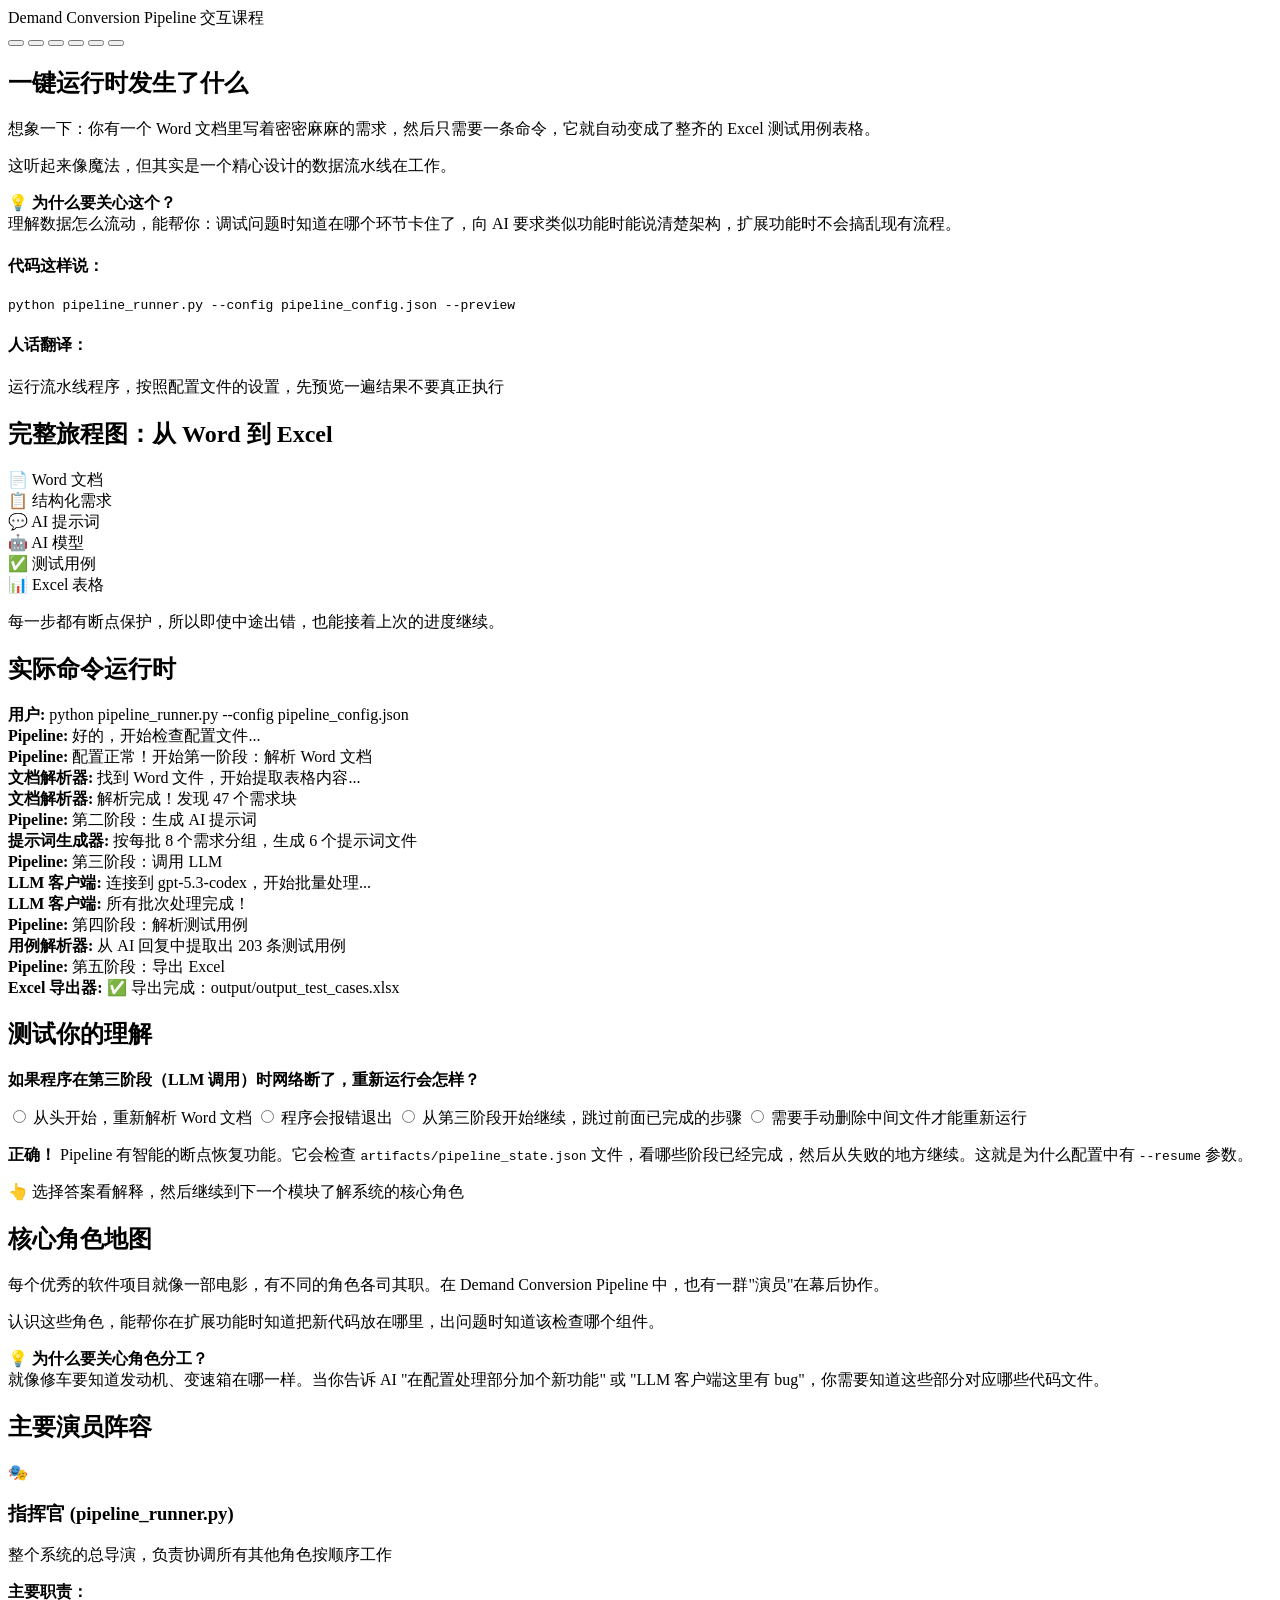
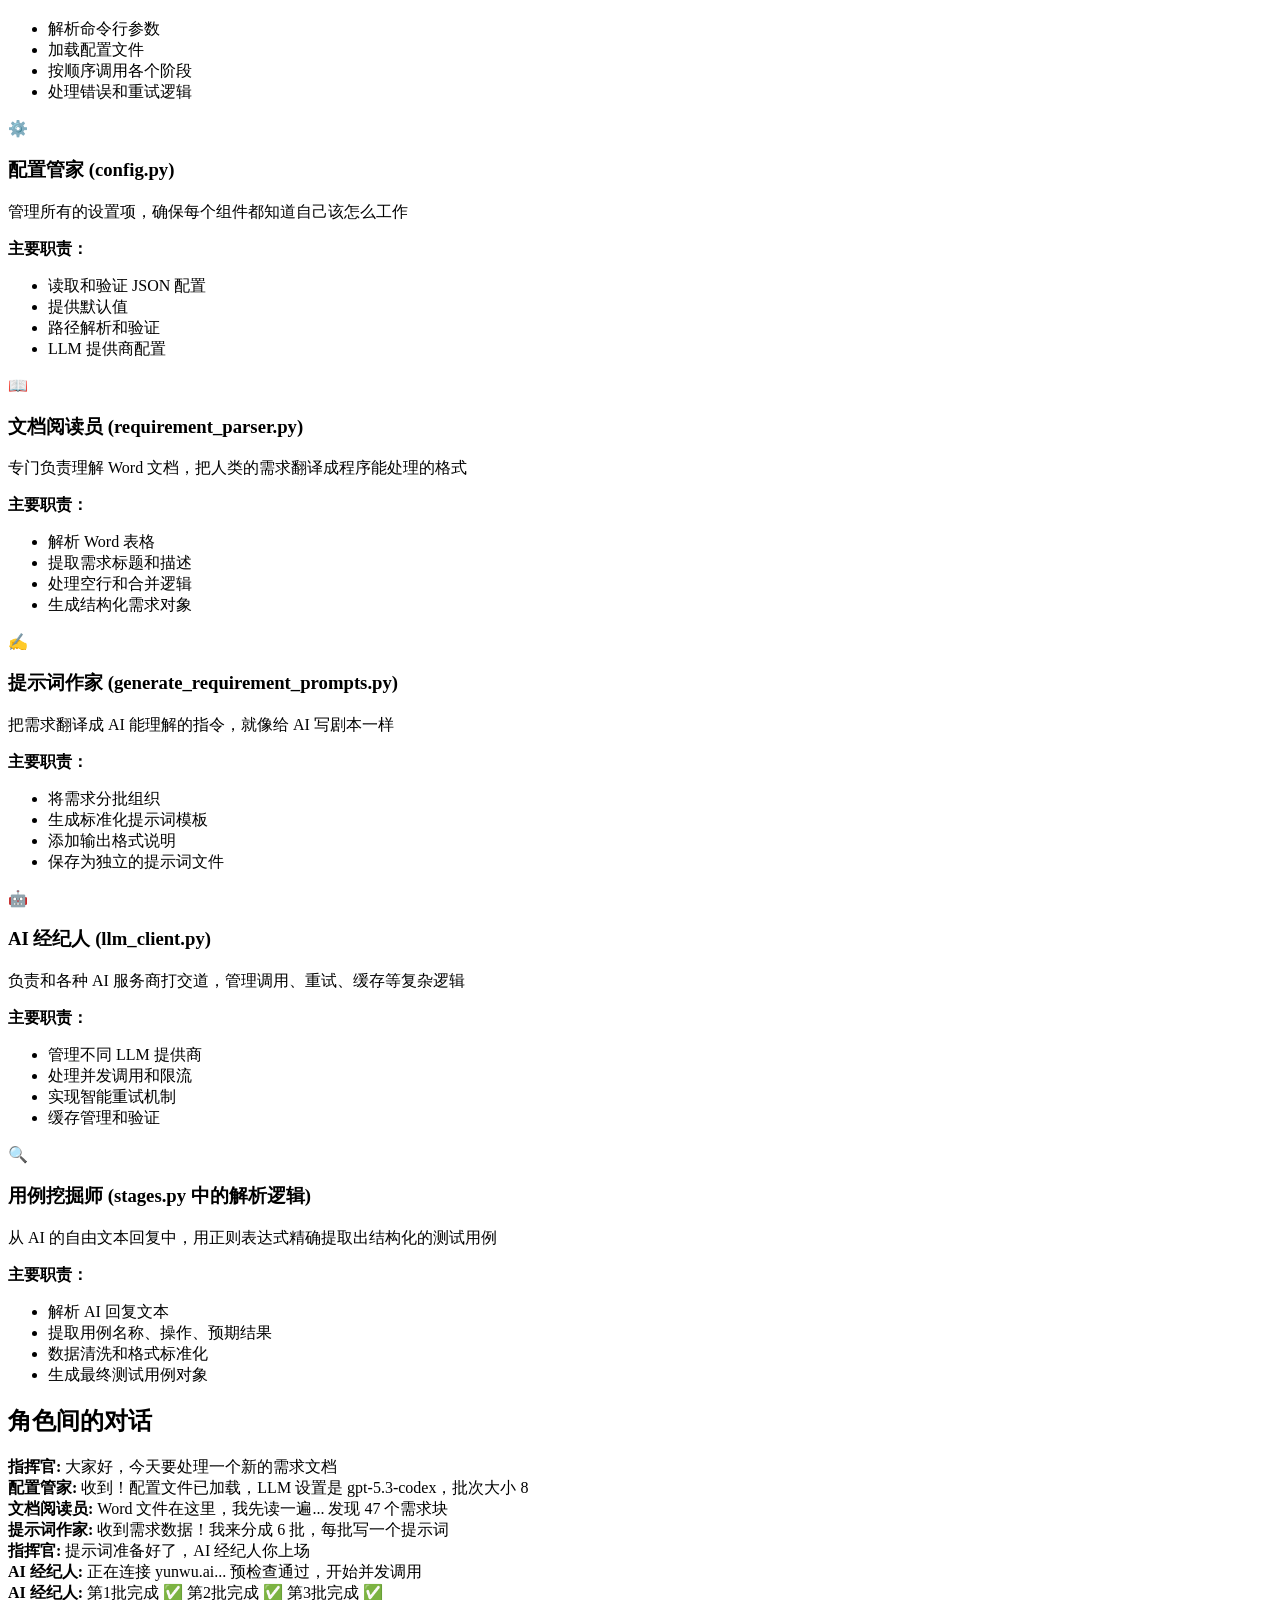
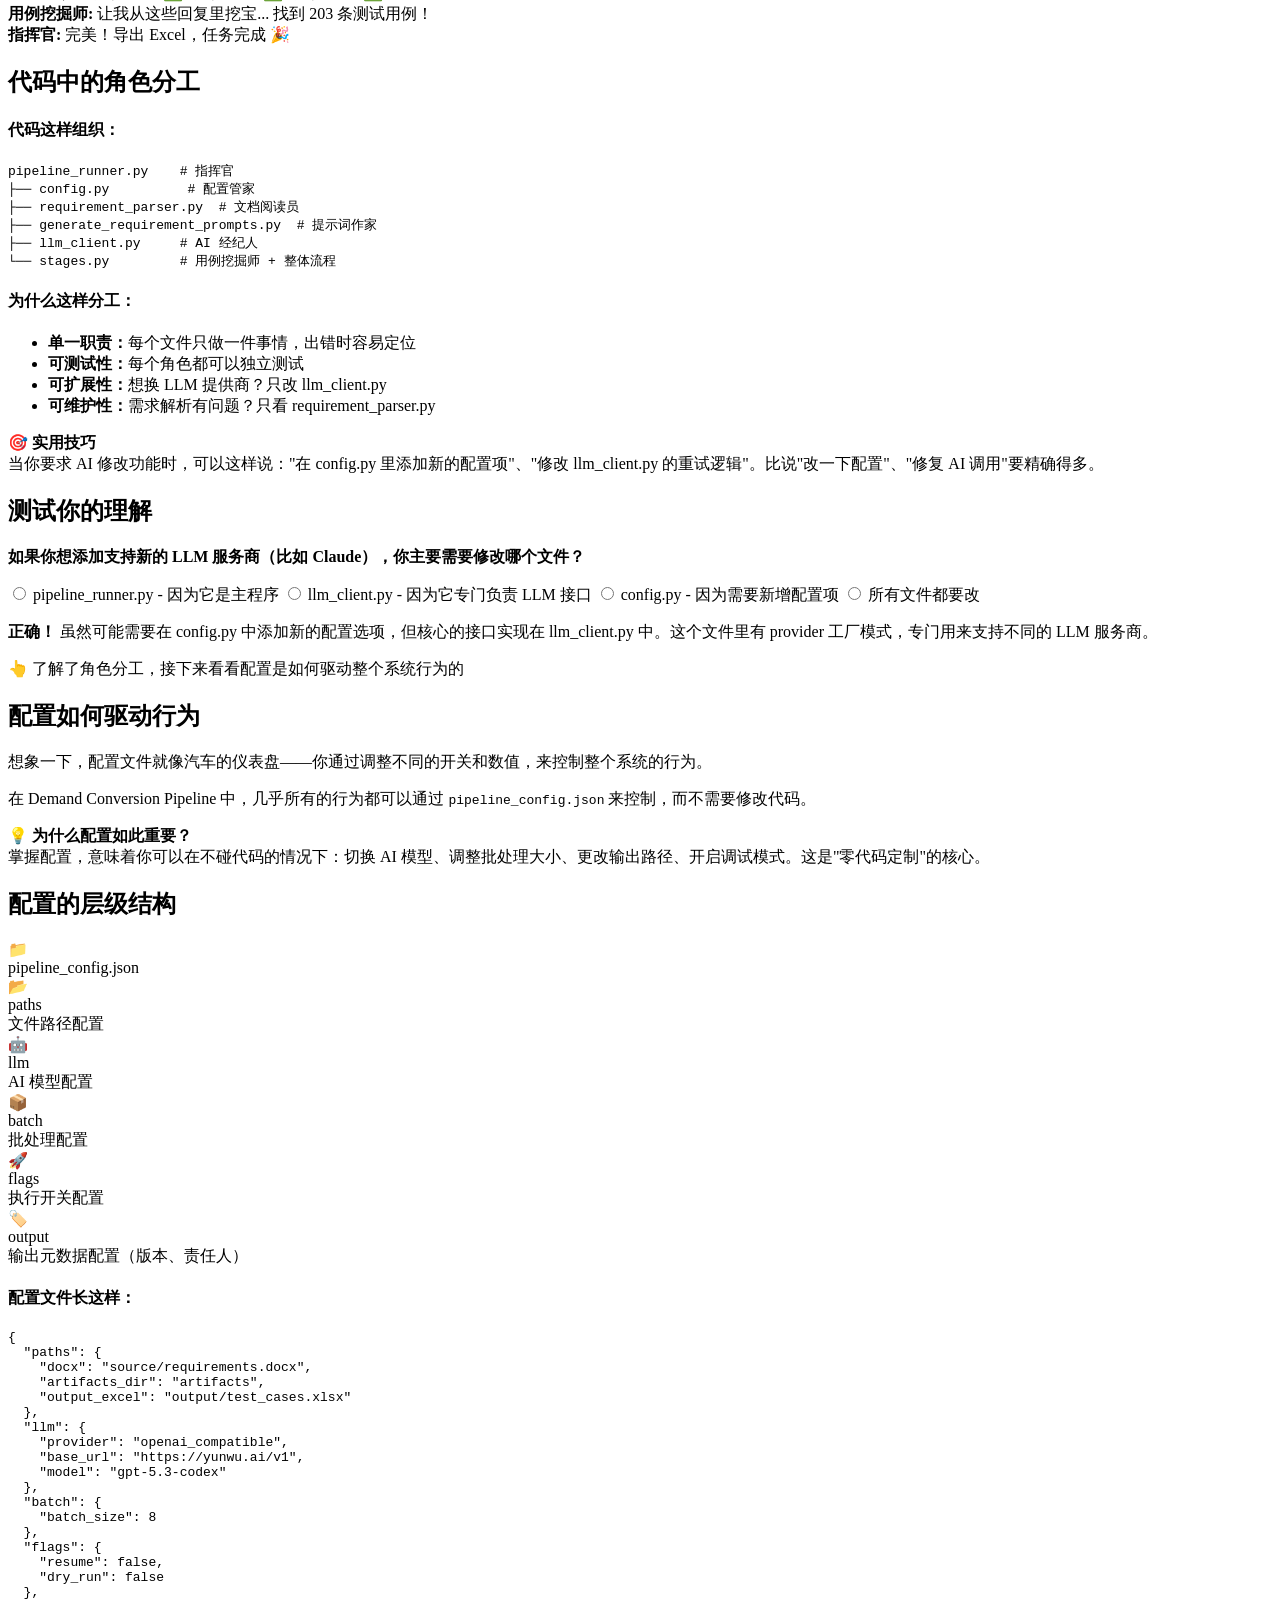
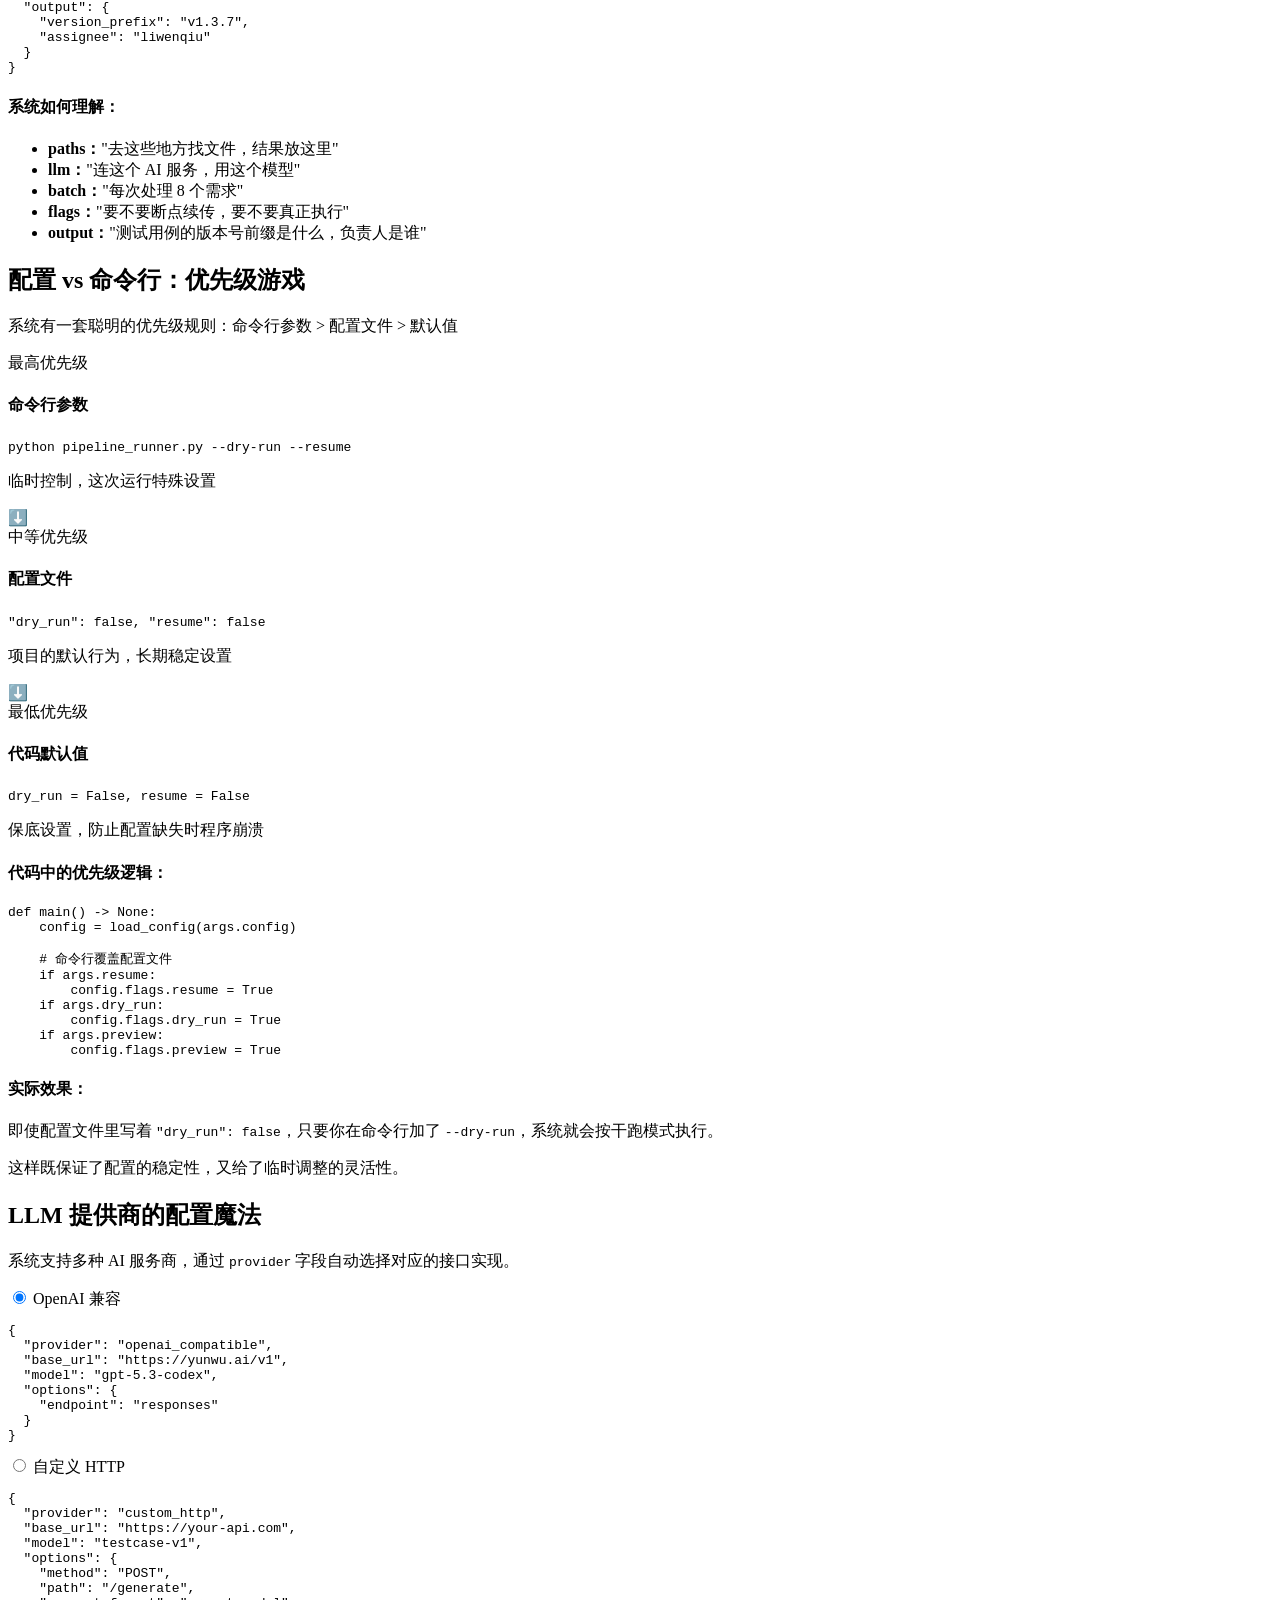
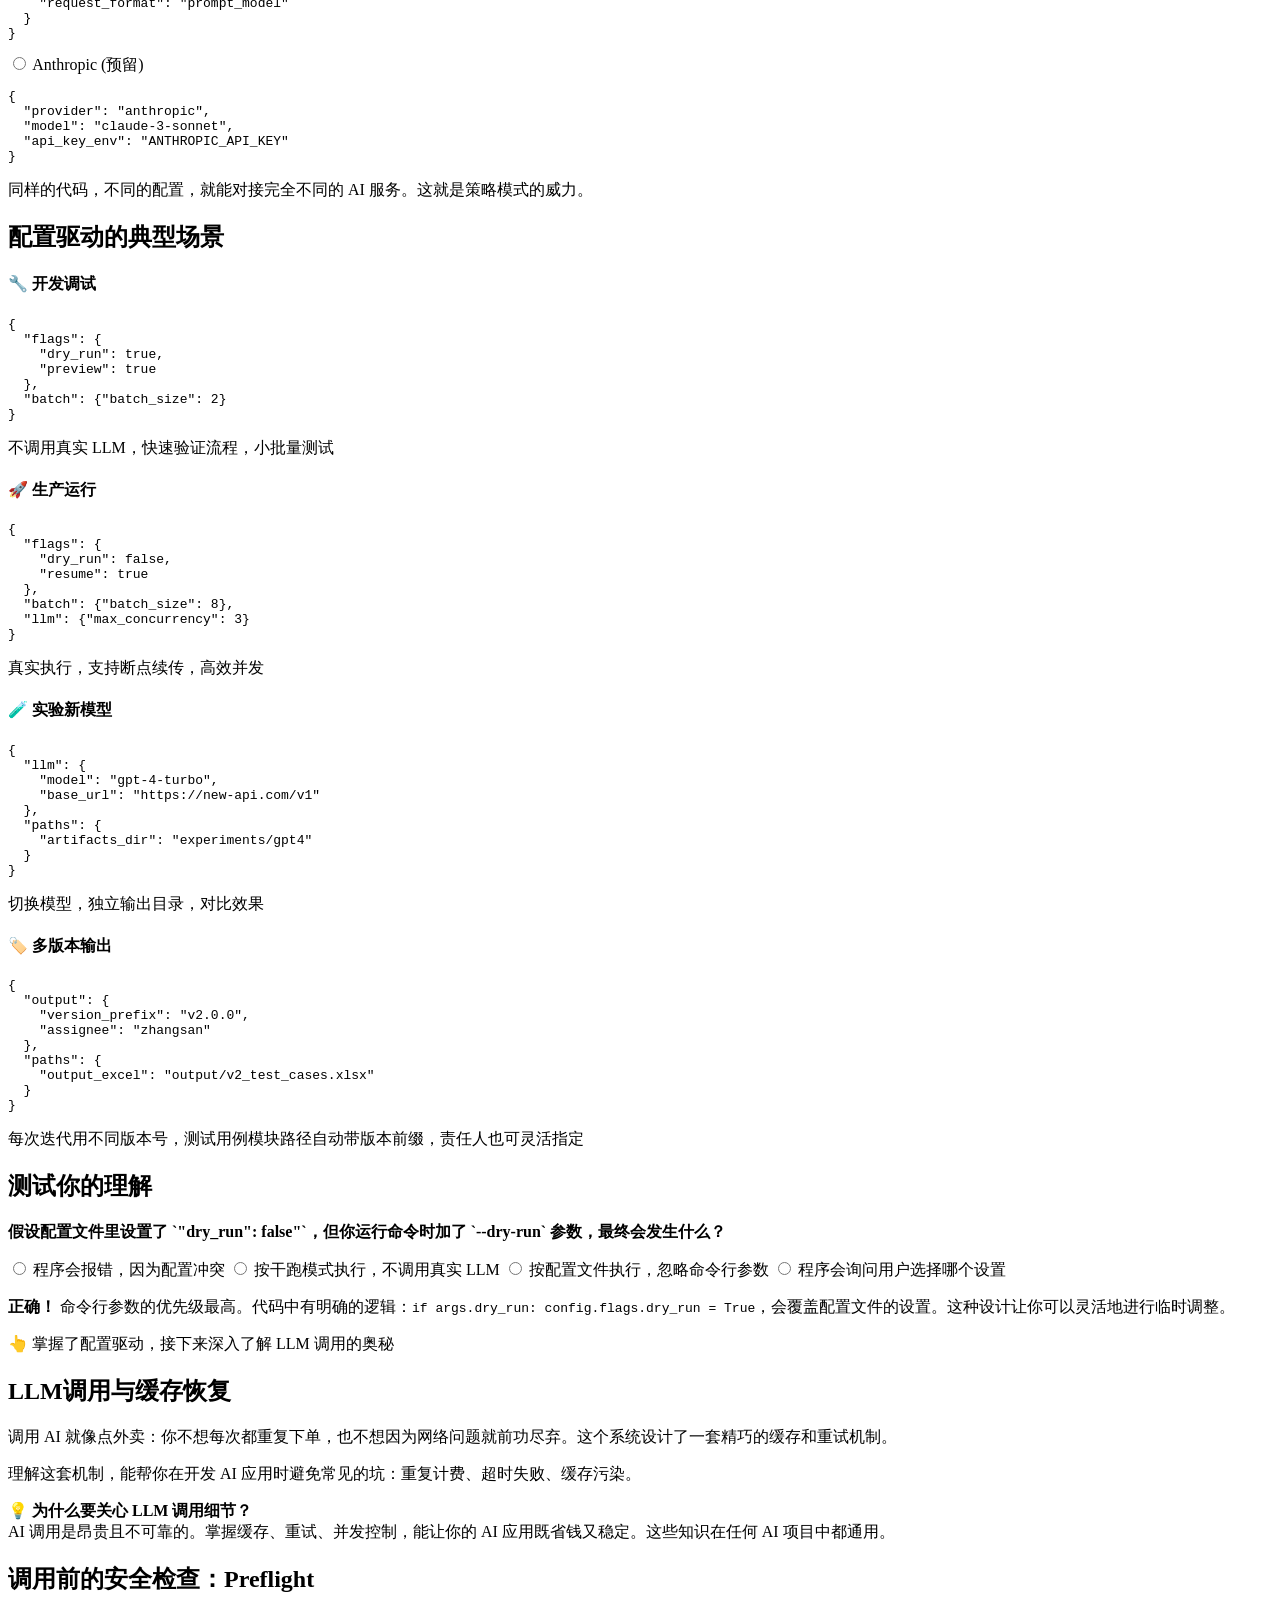
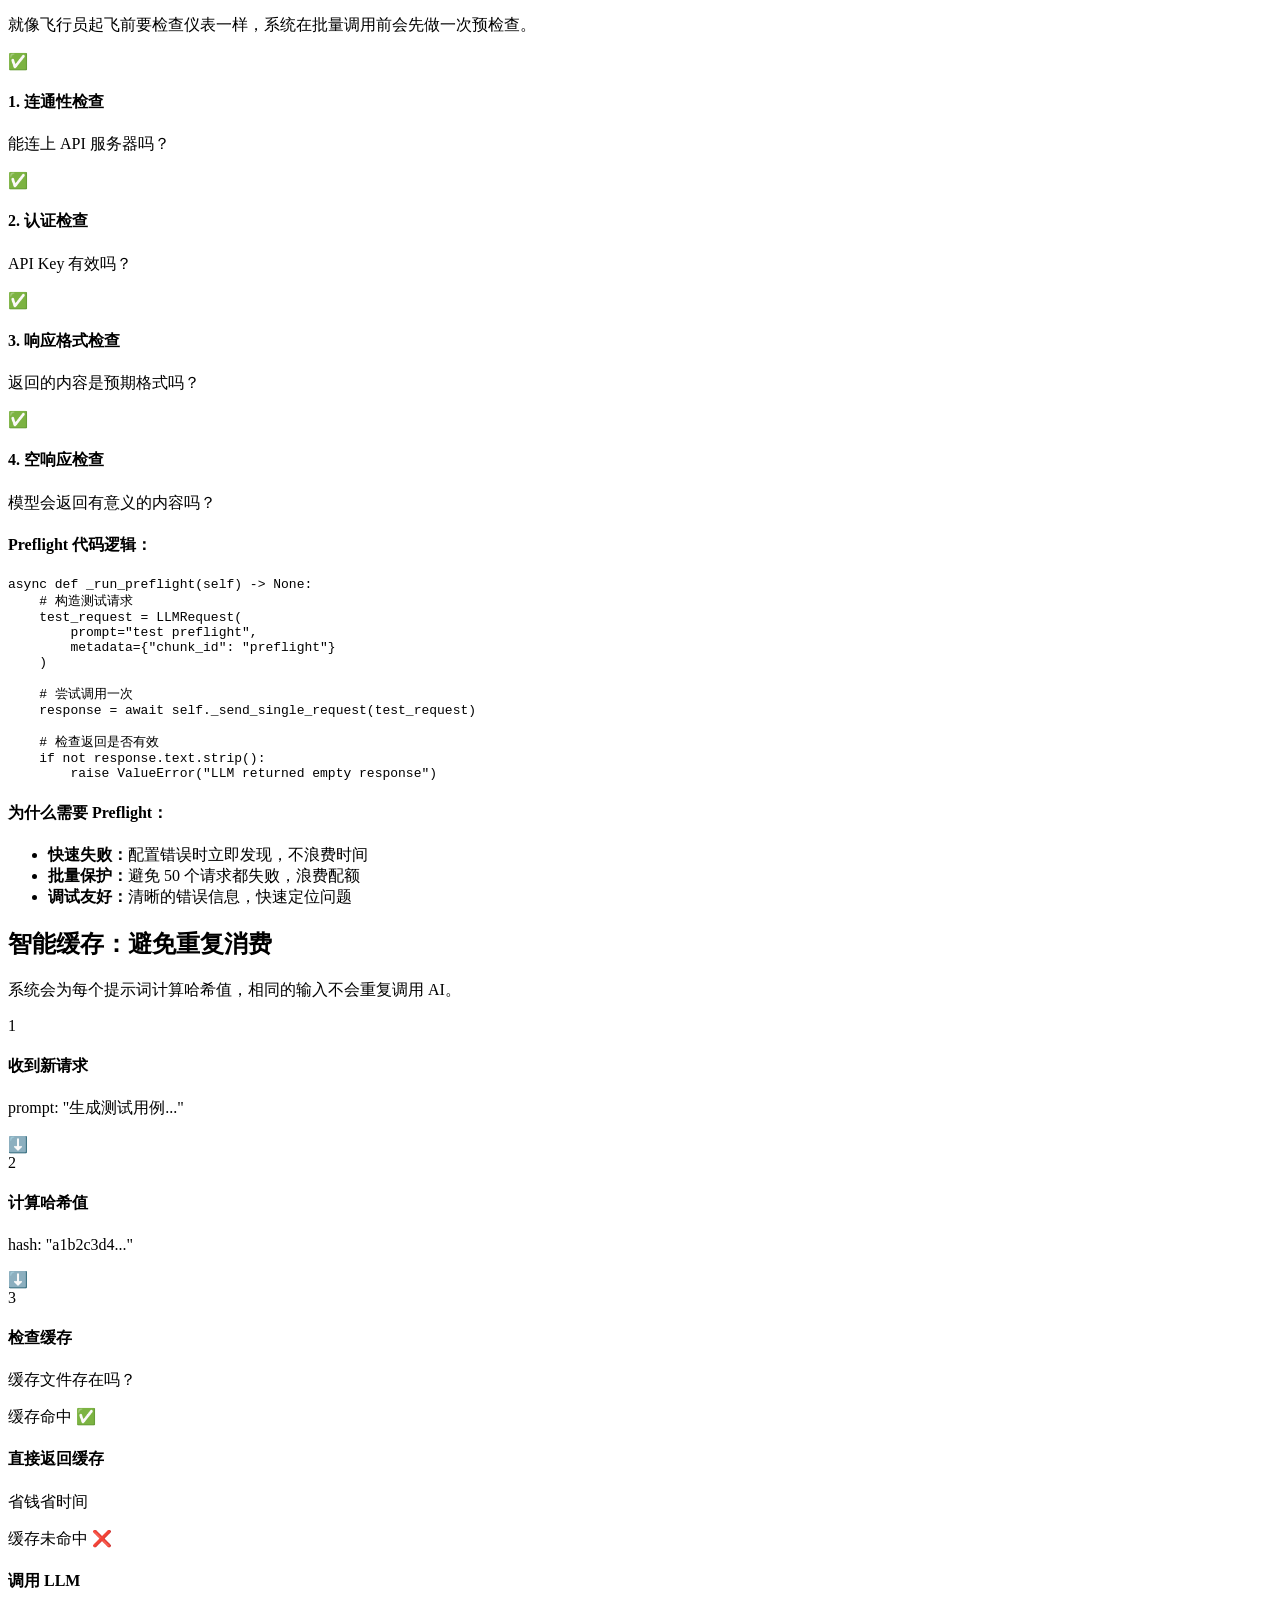
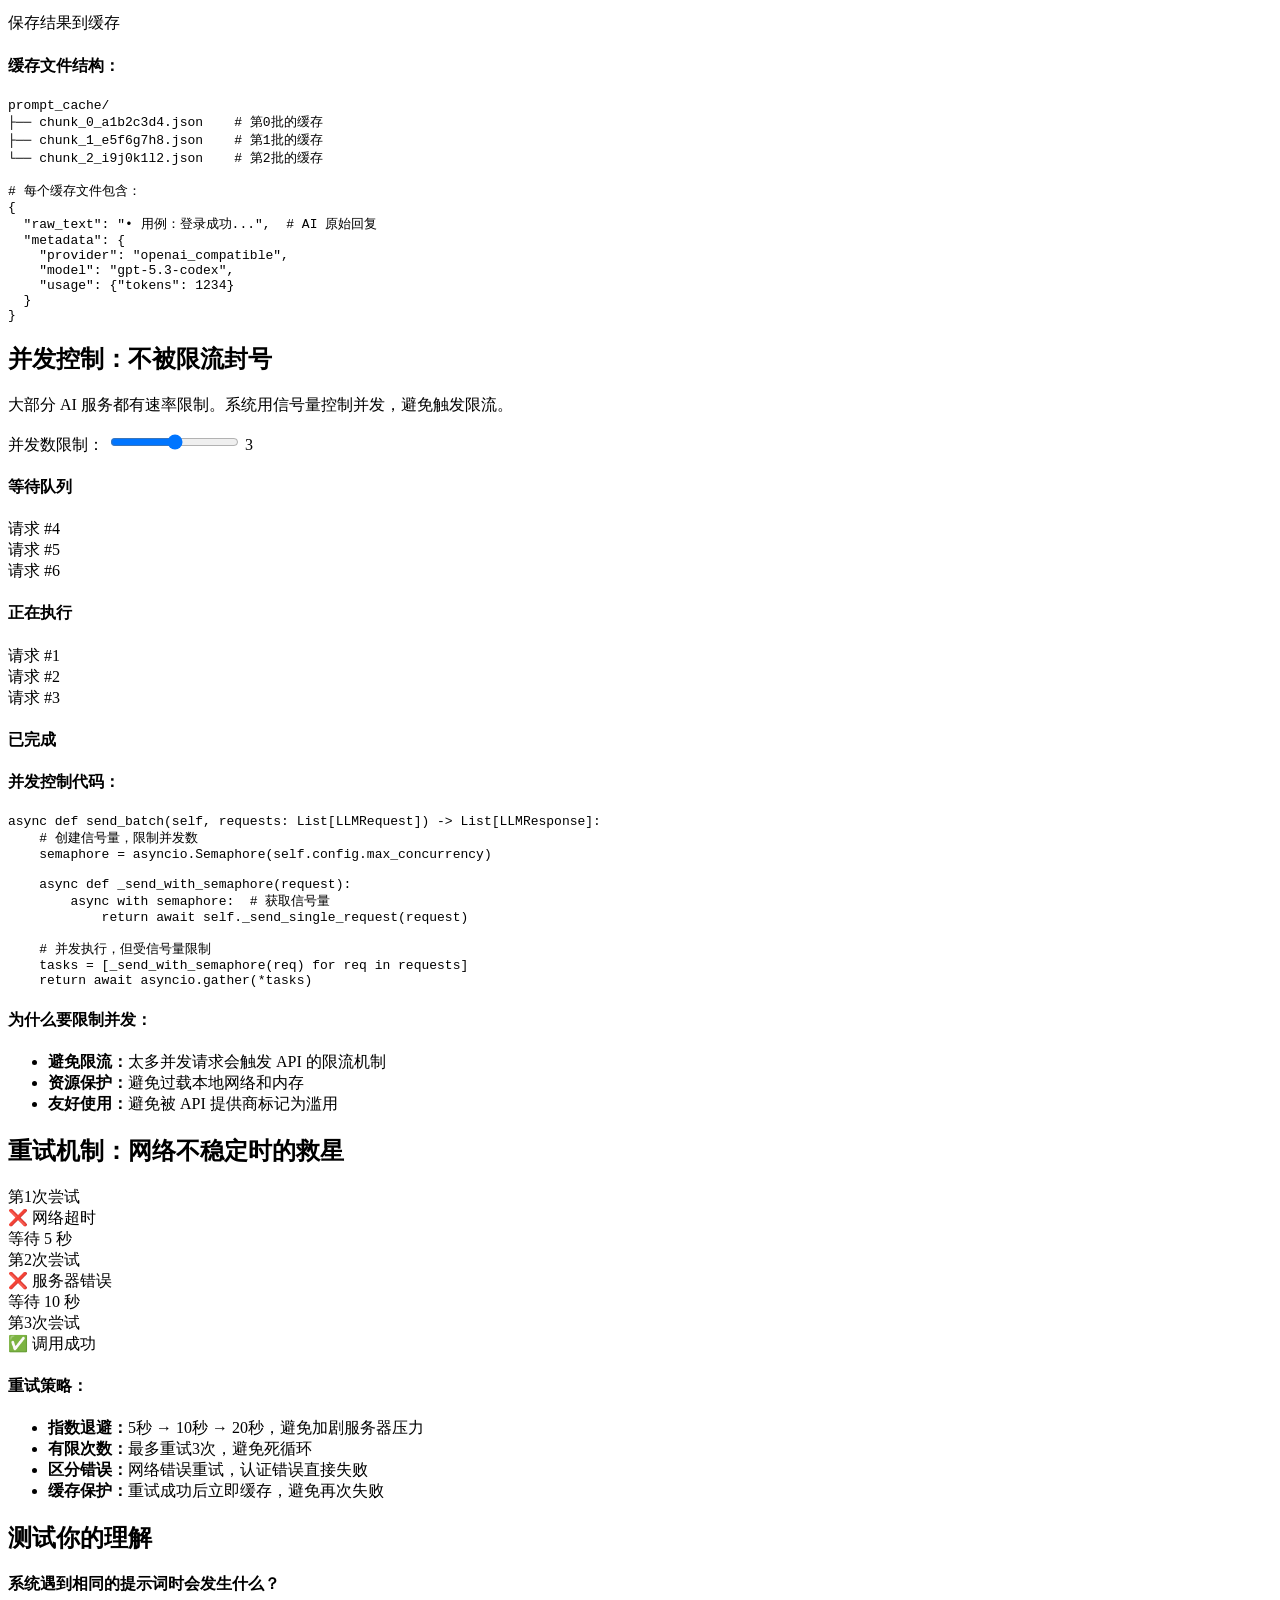
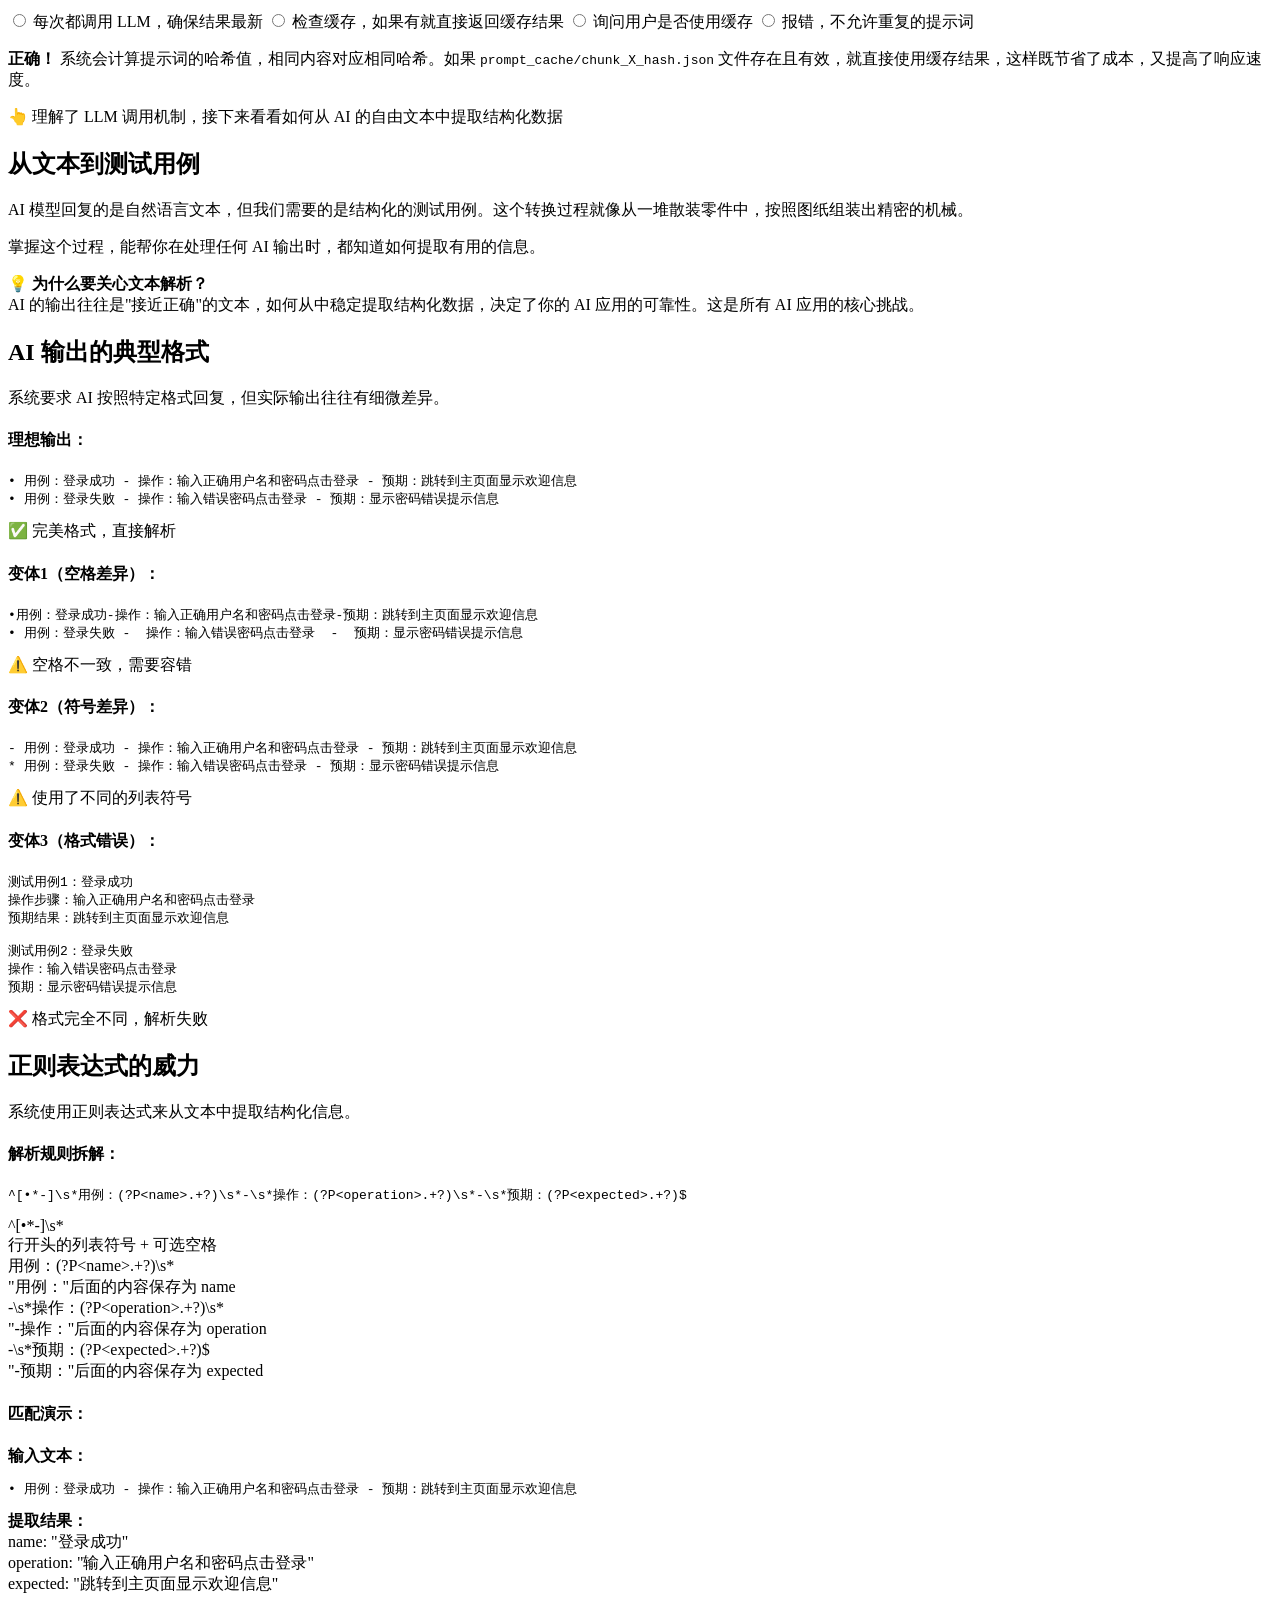
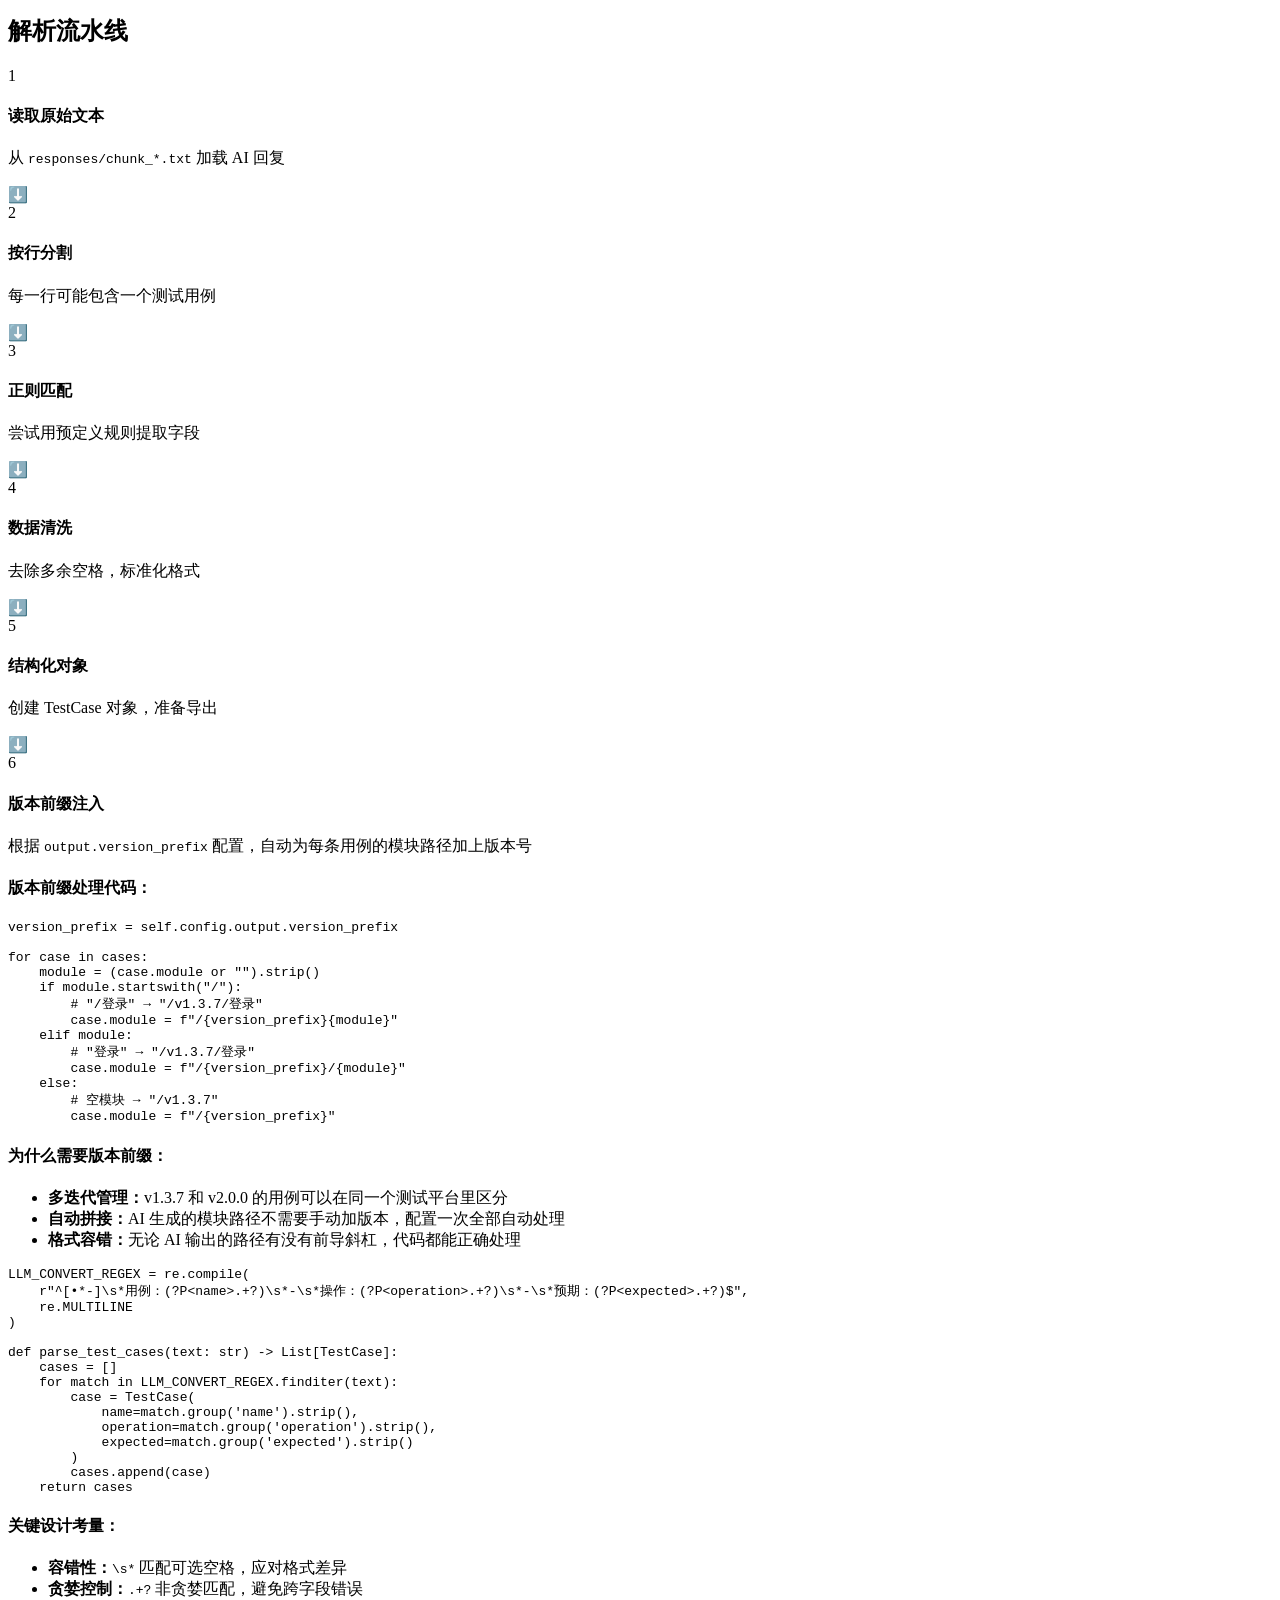
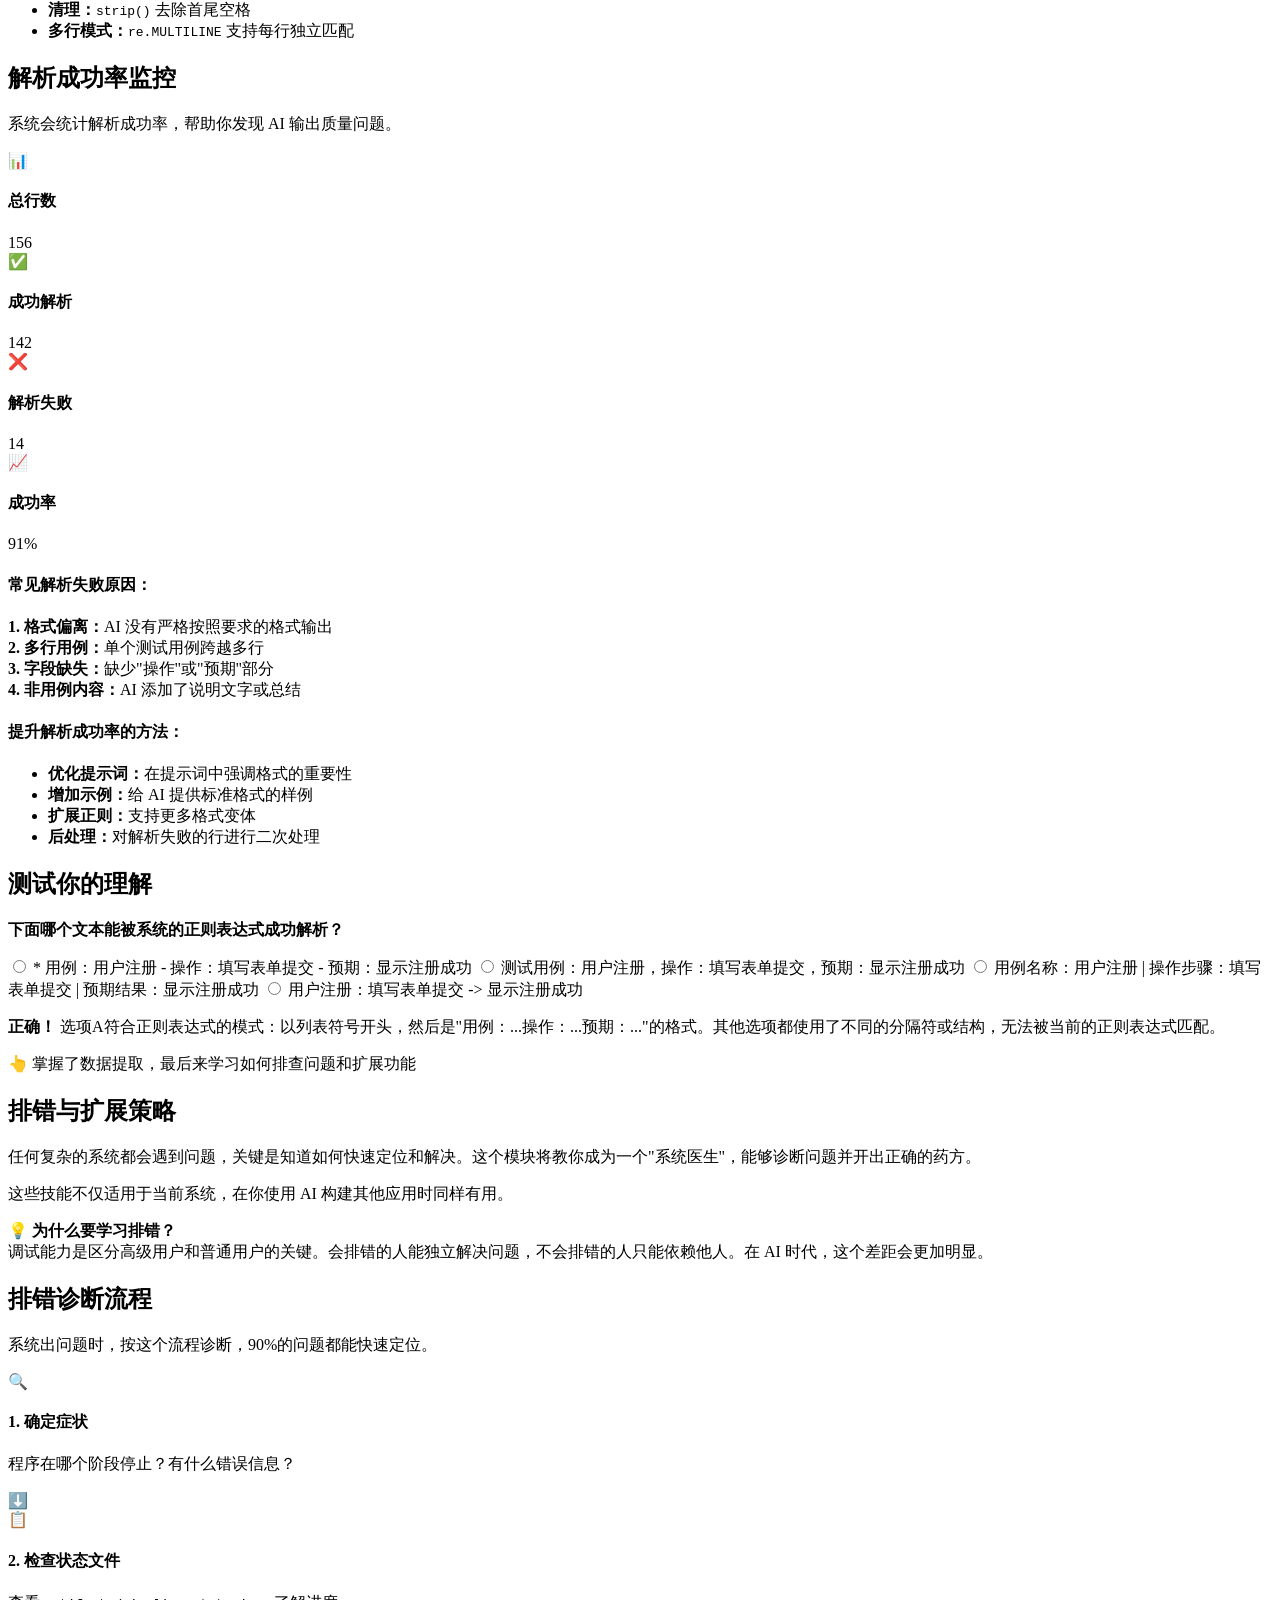
==== commit 2a1684e2: "docs: update course with output config and version prefix content" ====
--- a/demand-conversion-course/index.html
+++ b/demand-conversion-course/index.html
@@ -455,6 +455,11 @@
               <div class="config-icon">🚀</div>
               <span class="config-name">flags</span>
               <div class="config-desc">执行开关配置</div>
+            </div>
+            <div class="config-child">
+              <div class="config-icon">🏷️</div>
+              <span class="config-name">output</span>
+              <div class="config-desc">输出元数据配置（版本、责任人）</div>
             </div>
           </div>
         </div>
@@ -480,6 +485,10 @@
   "flags": {
     "resume": false,
     "dry_run": false
+  },
+  "output": {
+    "version_prefix": "v1.3.7",
+    "assignee": "liwenqiu"
   }
 }</code></pre>
         </div>
@@ -490,6 +499,7 @@
             <li><strong>llm：</strong>"连这个 AI 服务，用这个模型"</li>
             <li><strong>batch：</strong>"每次处理 8 个需求"</li>
             <li><strong>flags：</strong>"要不要断点续传，要不要真正执行"</li>
+            <li><strong>output：</strong>"测试用例的版本号前缀是什么，负责人是谁"</li>
           </ul>
         </div>
       </div>
@@ -657,6 +667,20 @@
 }</code></pre>
           <p>切换模型，独立输出目录，对比效果</p>
         </div>
+
+        <div class="scenario-card">
+          <h4>🏷️ 多版本输出</h4>
+          <pre><code>{
+  "output": {
+    "version_prefix": "v2.0.0",
+    "assignee": "zhangsan"
+  },
+  "paths": {
+    "output_excel": "output/v2_test_cases.xlsx"
+  }
+}</code></pre>
+          <p>每次迭代用不同版本号，测试用例模块路径自动带版本前缀，责任人也可灵活指定</p>
+        </div>
       </div>
     </div>
 
@@ -1137,11 +1161,44 @@
             <p>创建 TestCase 对象，准备导出</p>
           </div>
         </div>
+
+        <div class="pipeline-arrow">⬇️</div>
+
+        <div class="pipeline-step">
+          <div class="step-number">6</div>
+          <div class="step-content">
+            <h4>版本前缀注入</h4>
+            <p>根据 <code>output.version_prefix</code> 配置，自动为每条用例的模块路径加上版本号</p>
+          </div>
+        </div>
       </div>
 
       <div class="code-translation">
         <div class="code-side">
-          <h4>解析核心代码：</h4>
+          <h4>版本前缀处理代码：</h4>
+          <pre><code>version_prefix = self.config.output.version_prefix
+
+for case in cases:
+    module = (case.module or "").strip()
+    if module.startswith("/"):
+        # "/登录" → "/v1.3.7/登录"
+        case.module = f"/{version_prefix}{module}"
+    elif module:
+        # "登录" → "/v1.3.7/登录"
+        case.module = f"/{version_prefix}/{module}"
+    else:
+        # 空模块 → "/v1.3.7"
+        case.module = f"/{version_prefix}"</code></pre>
+        </div>
+        <div class="english-side">
+          <h4>为什么需要版本前缀：</h4>
+          <ul>
+            <li><strong>多迭代管理：</strong>v1.3.7 和 v2.0.0 的用例可以在同一个测试平台里区分</li>
+            <li><strong>自动拼接：</strong>AI 生成的模块路径不需要手动加版本，配置一次全部自动处理</li>
+            <li><strong>格式容错：</strong>无论 AI 输出的路径有没有前导斜杠，代码都能正确处理</li>
+          </ul>
+        </div>
+      </div>
           <pre><code>LLM_CONVERT_REGEX = re.compile(
     r"^[•*-]\s*用例：(?P&lt;name&gt;.+?)\s*-\s*操作：(?P&lt;operation&gt;.+?)\s*-\s*预期：(?P&lt;expected&gt;.+?)$",
     re.MULTILINE
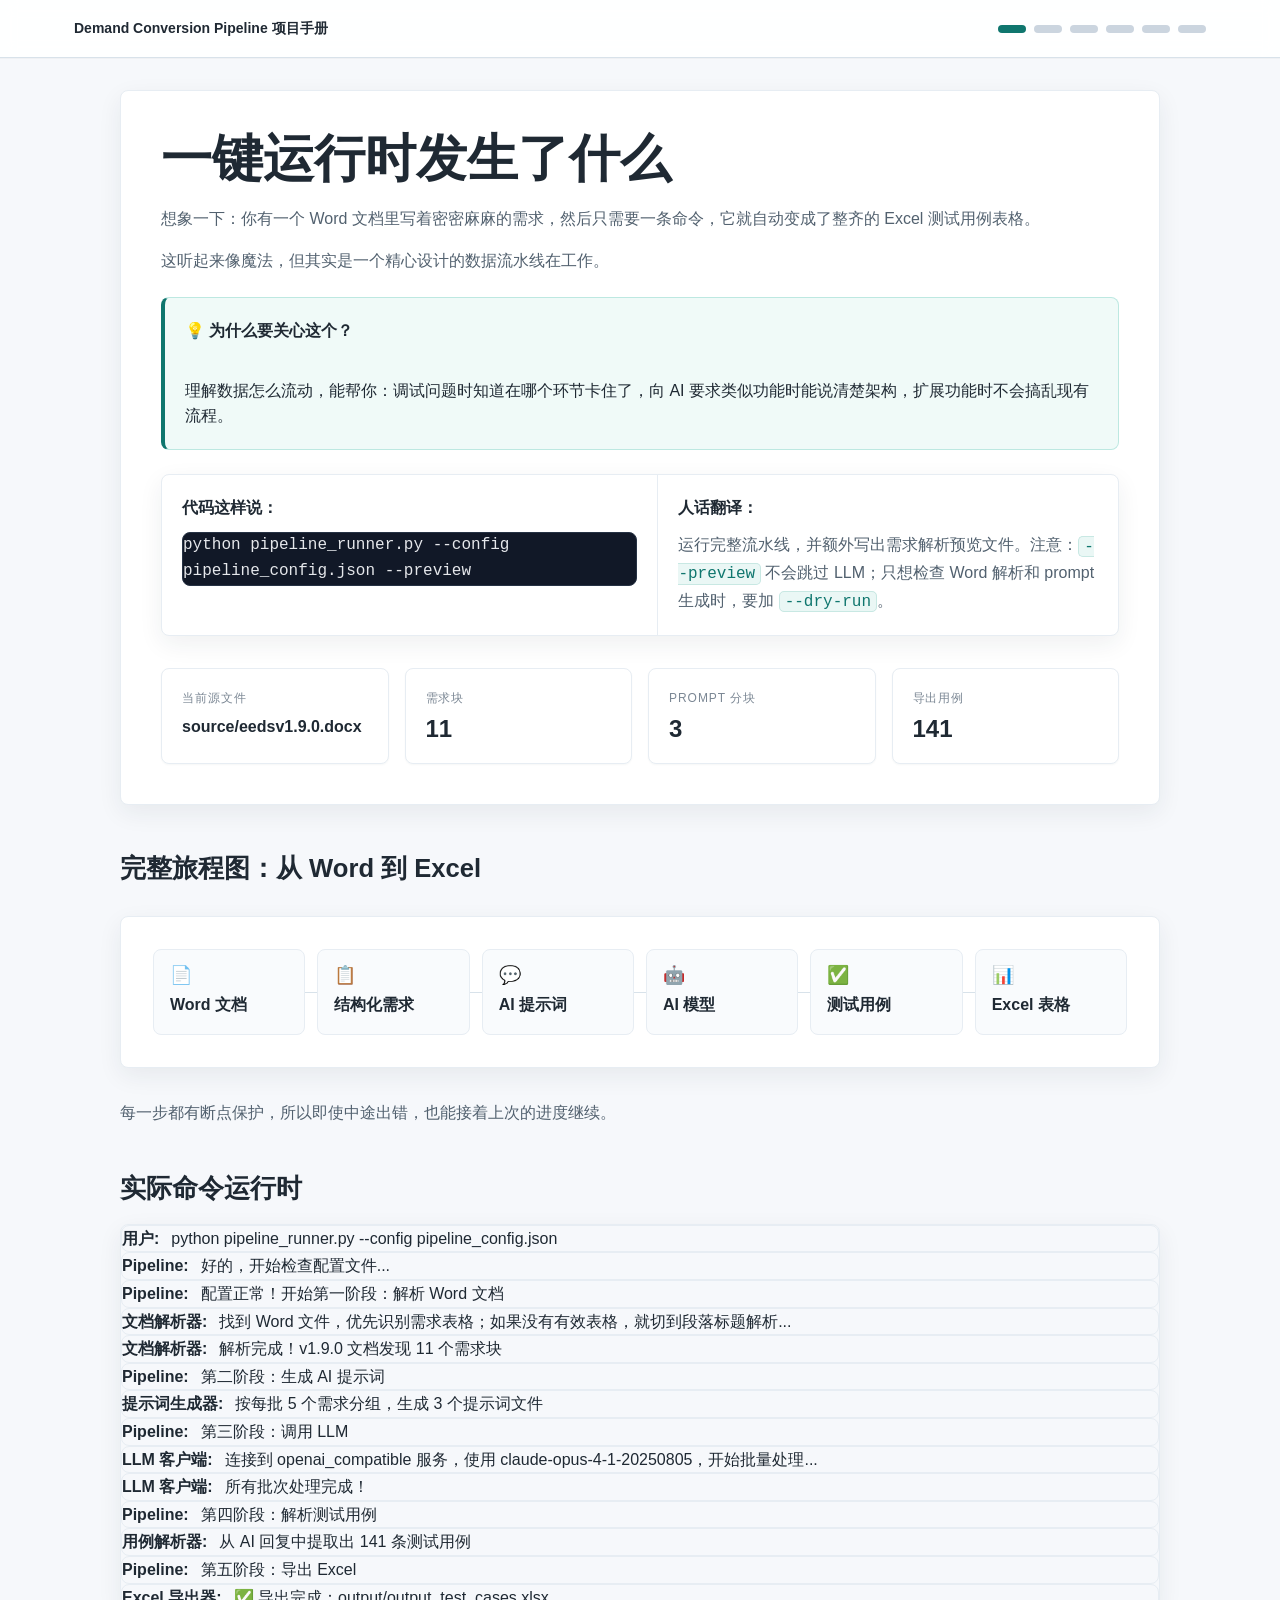
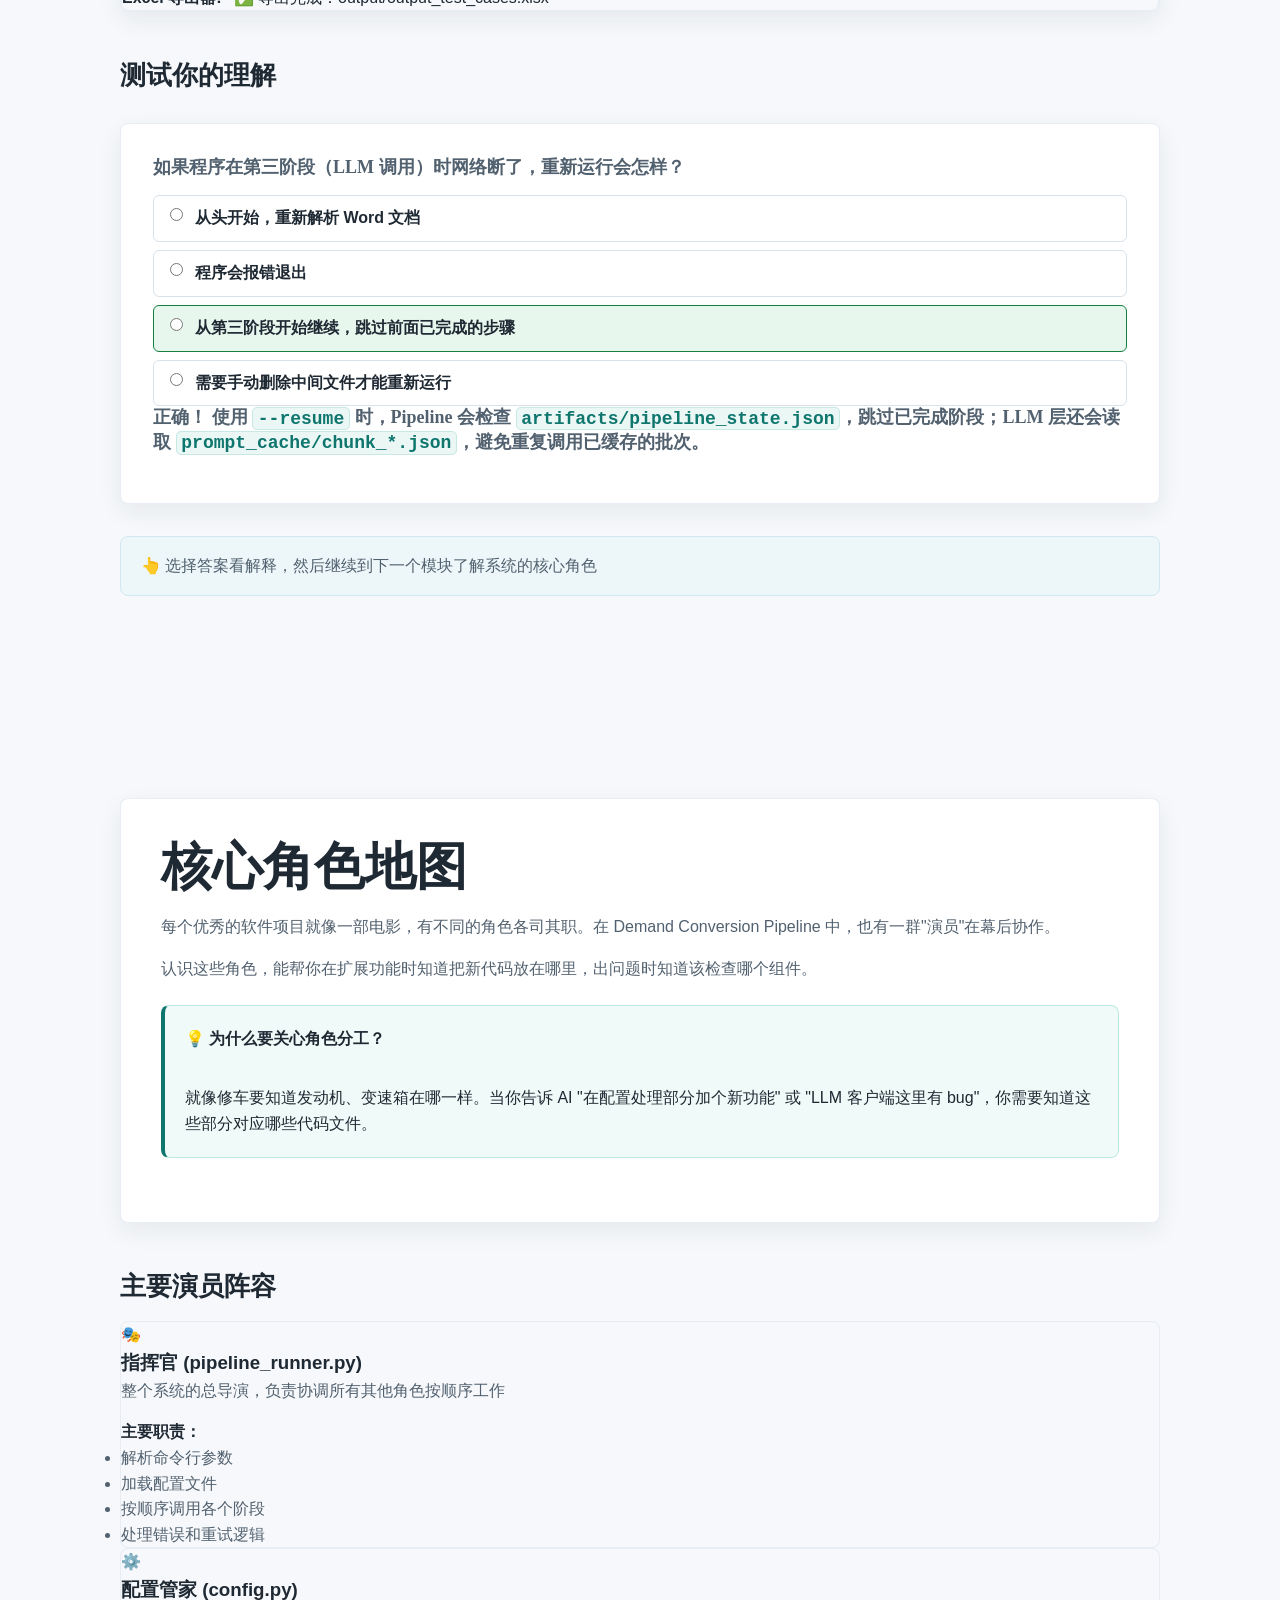
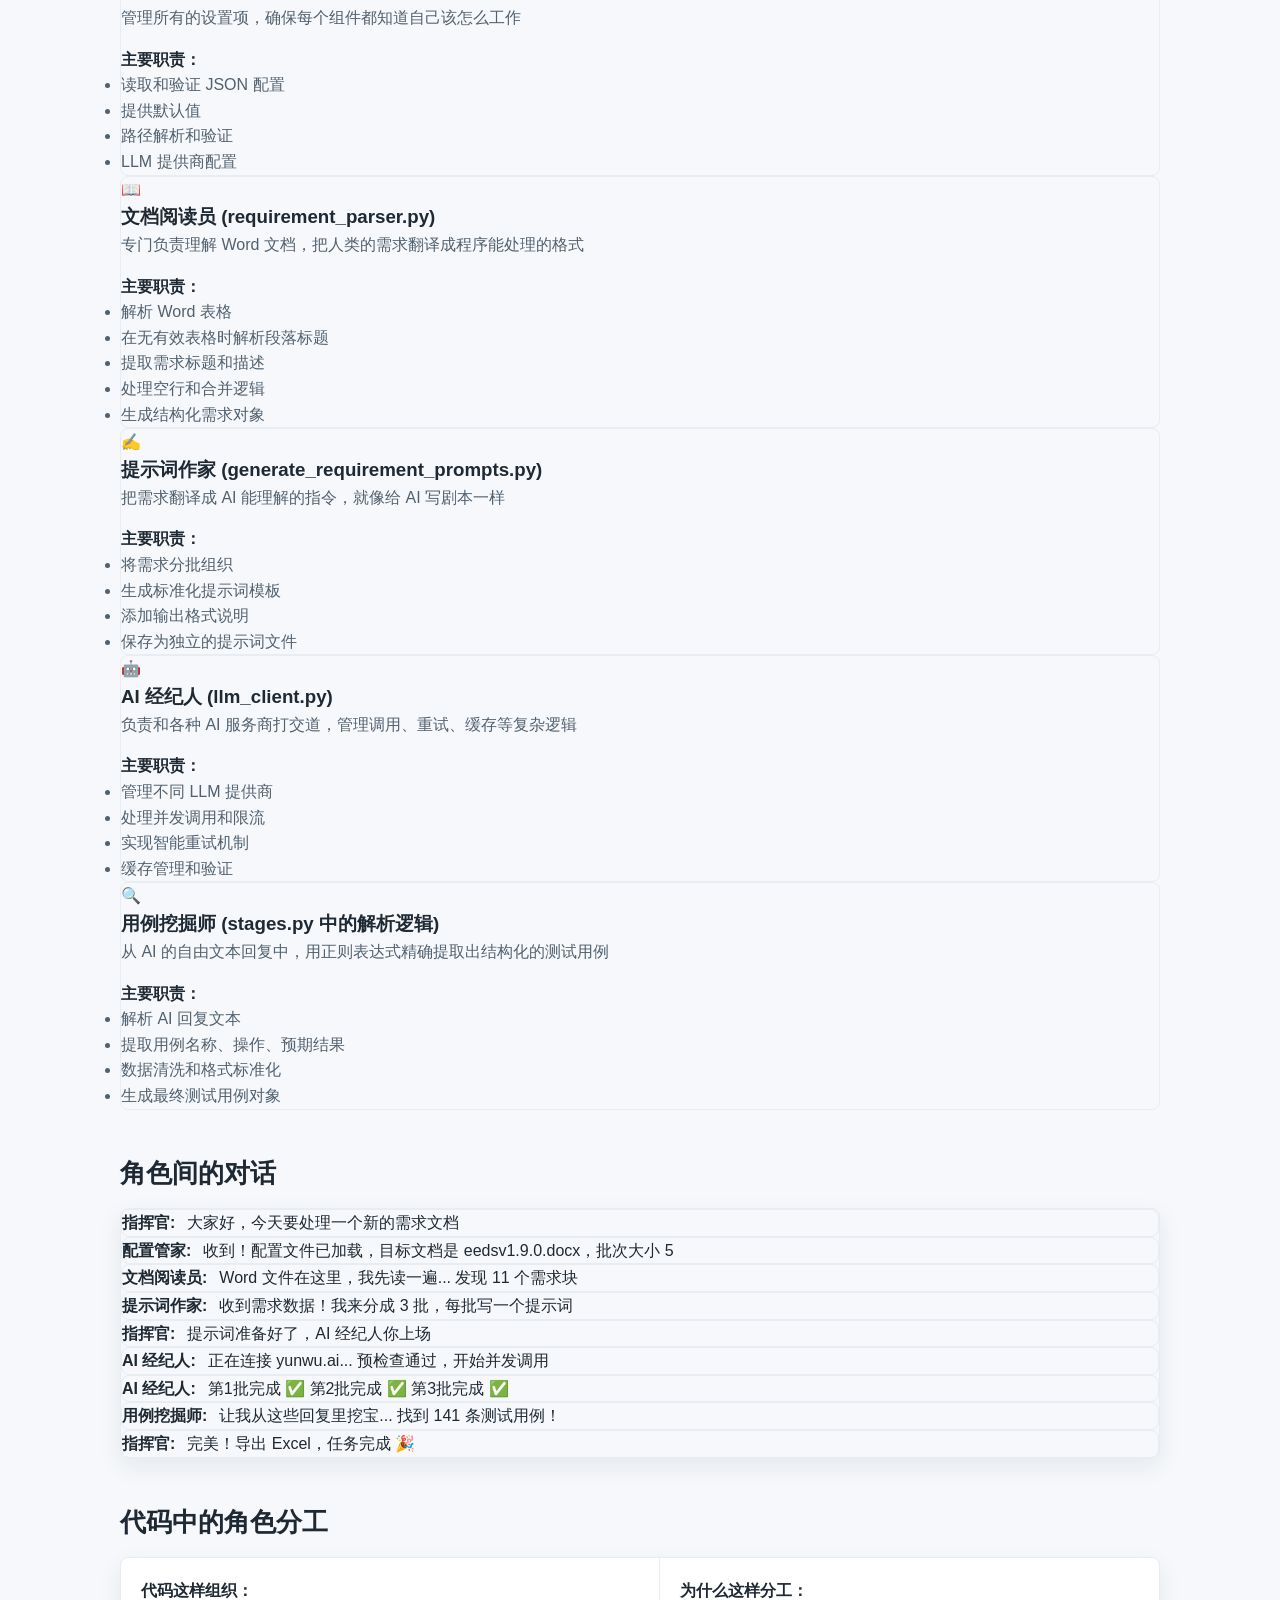
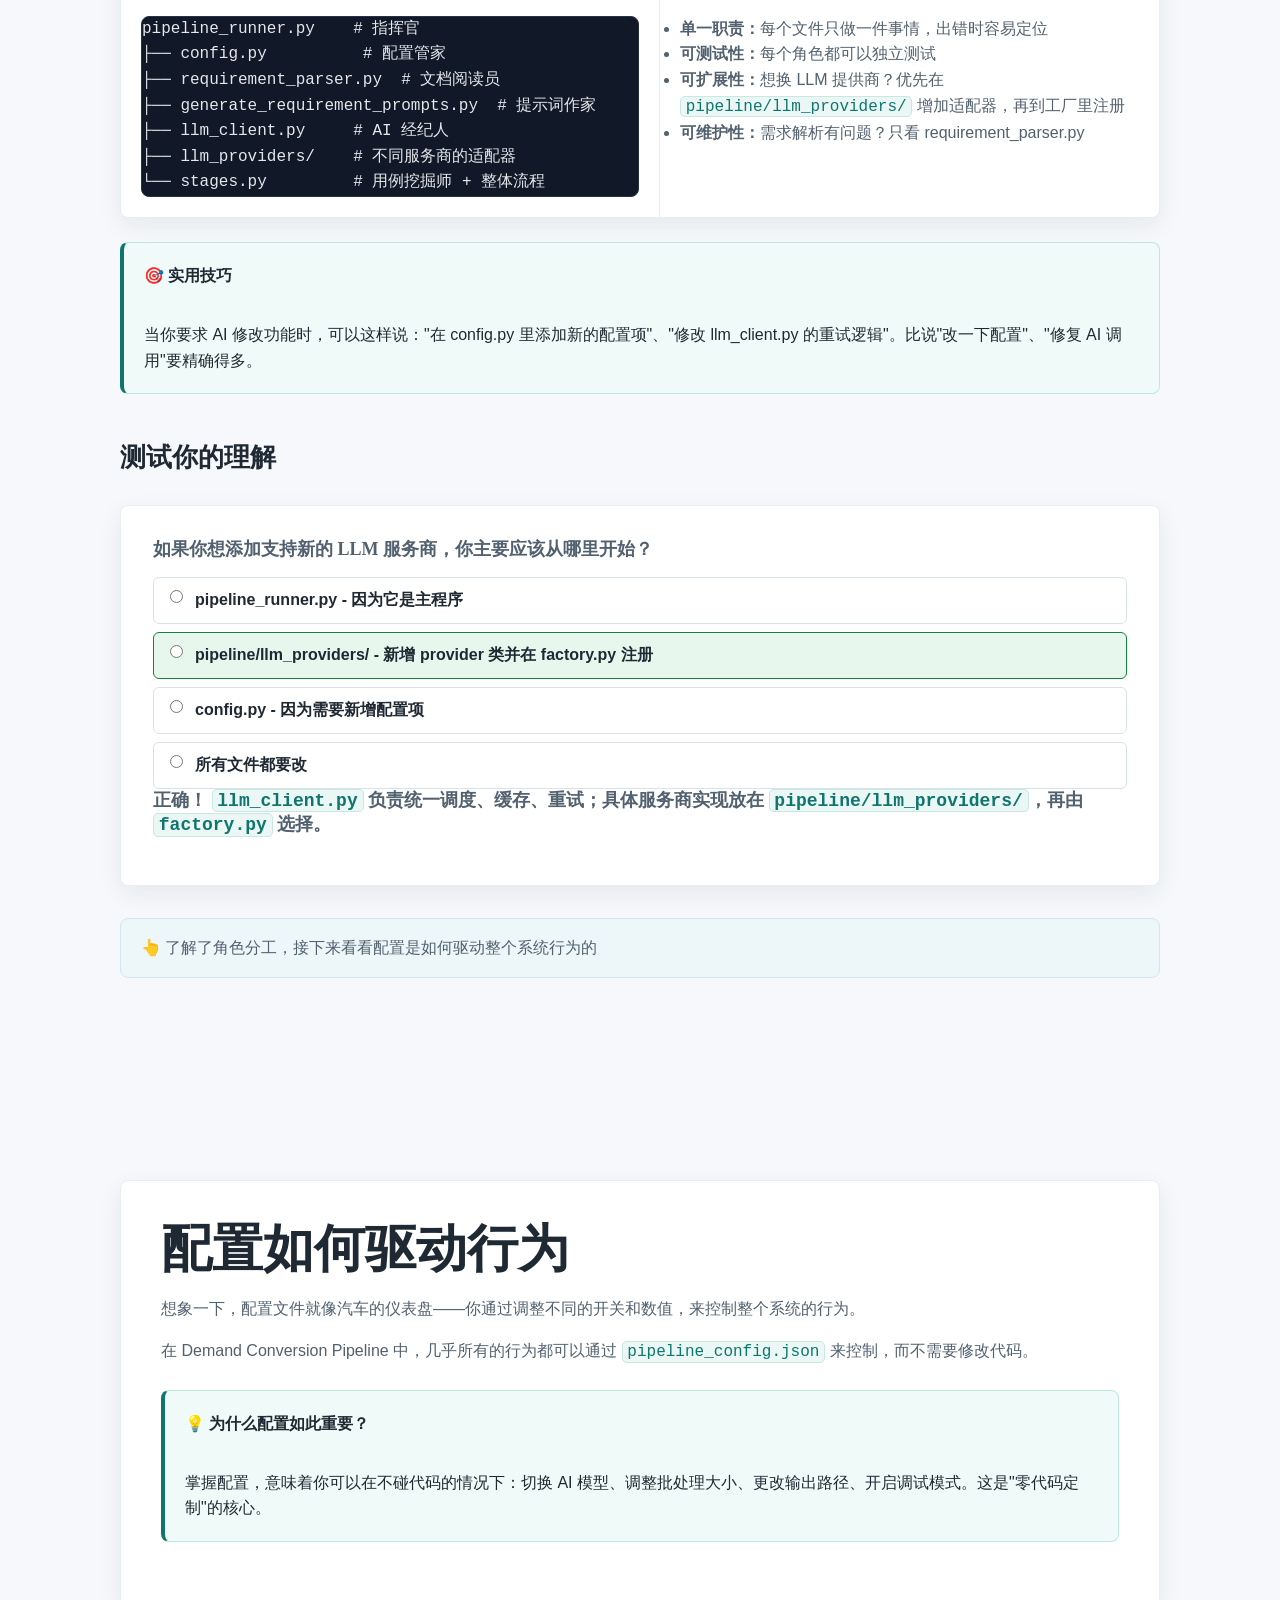
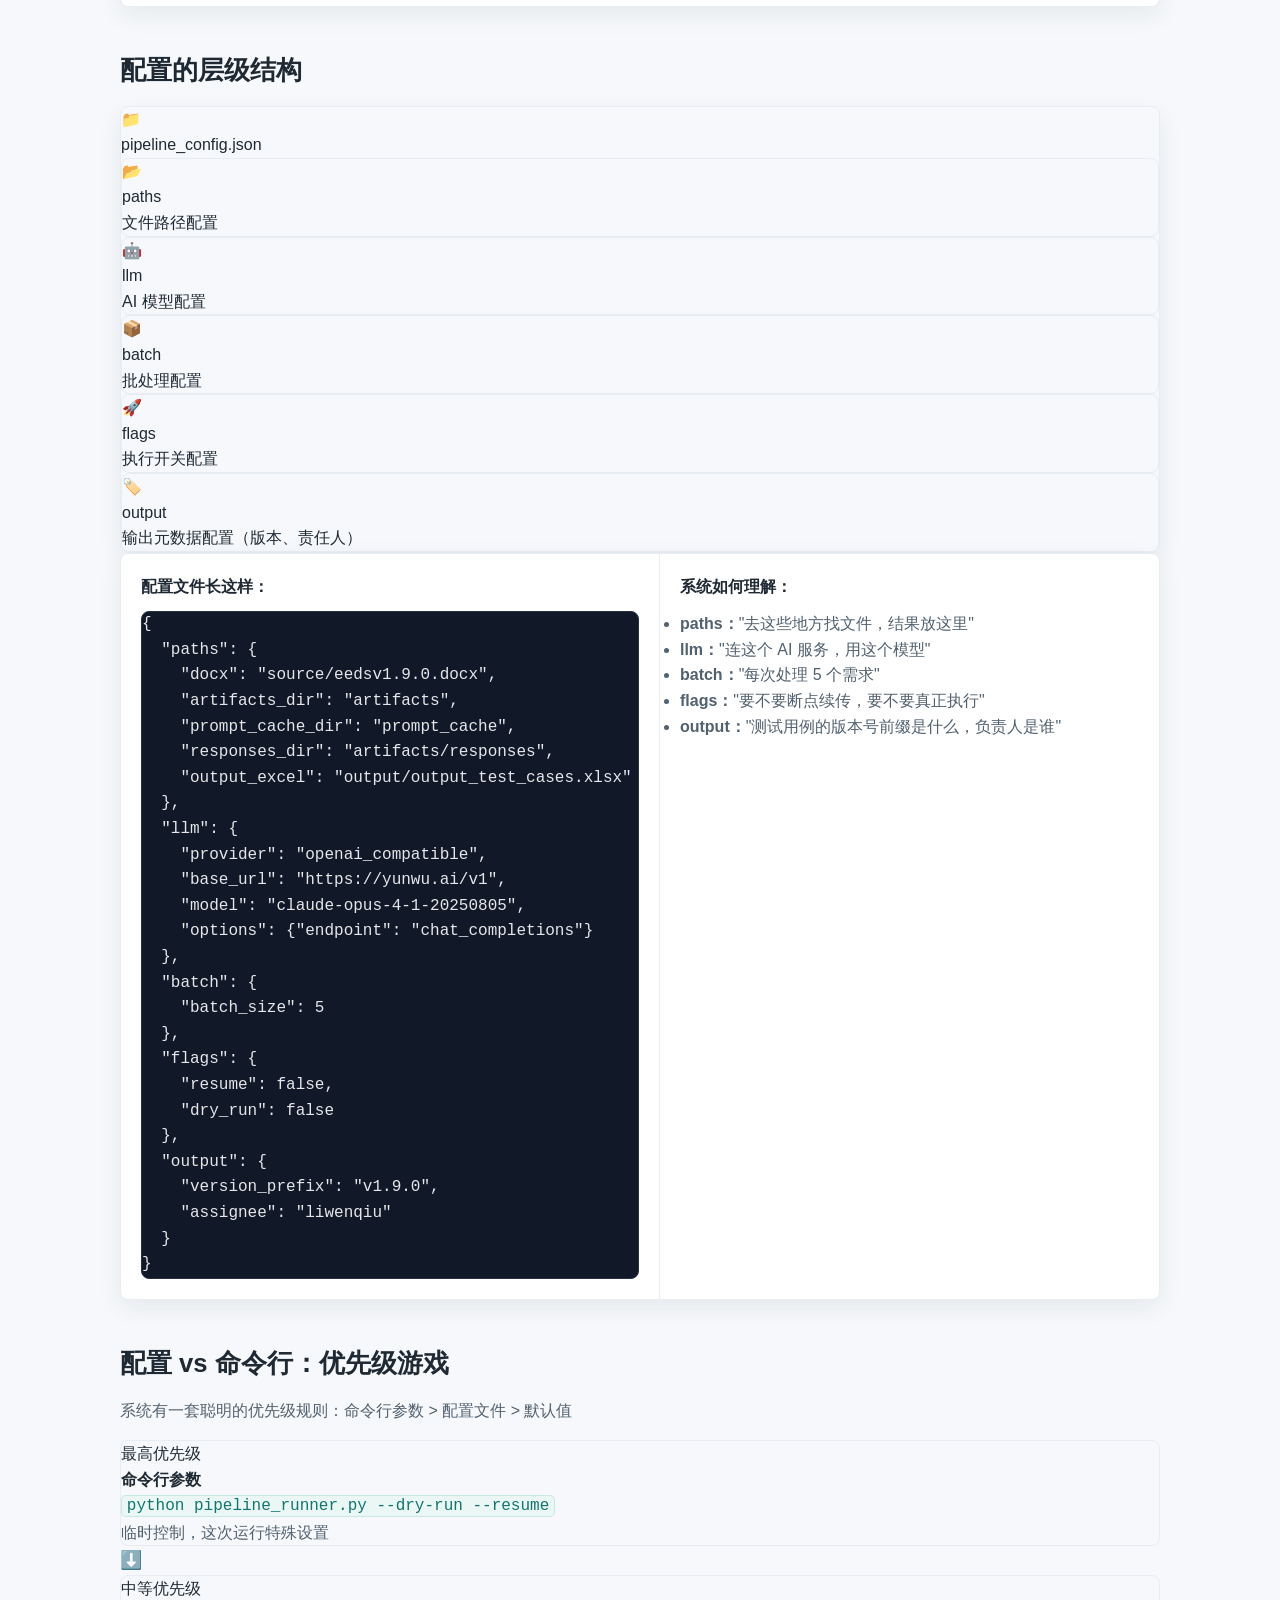
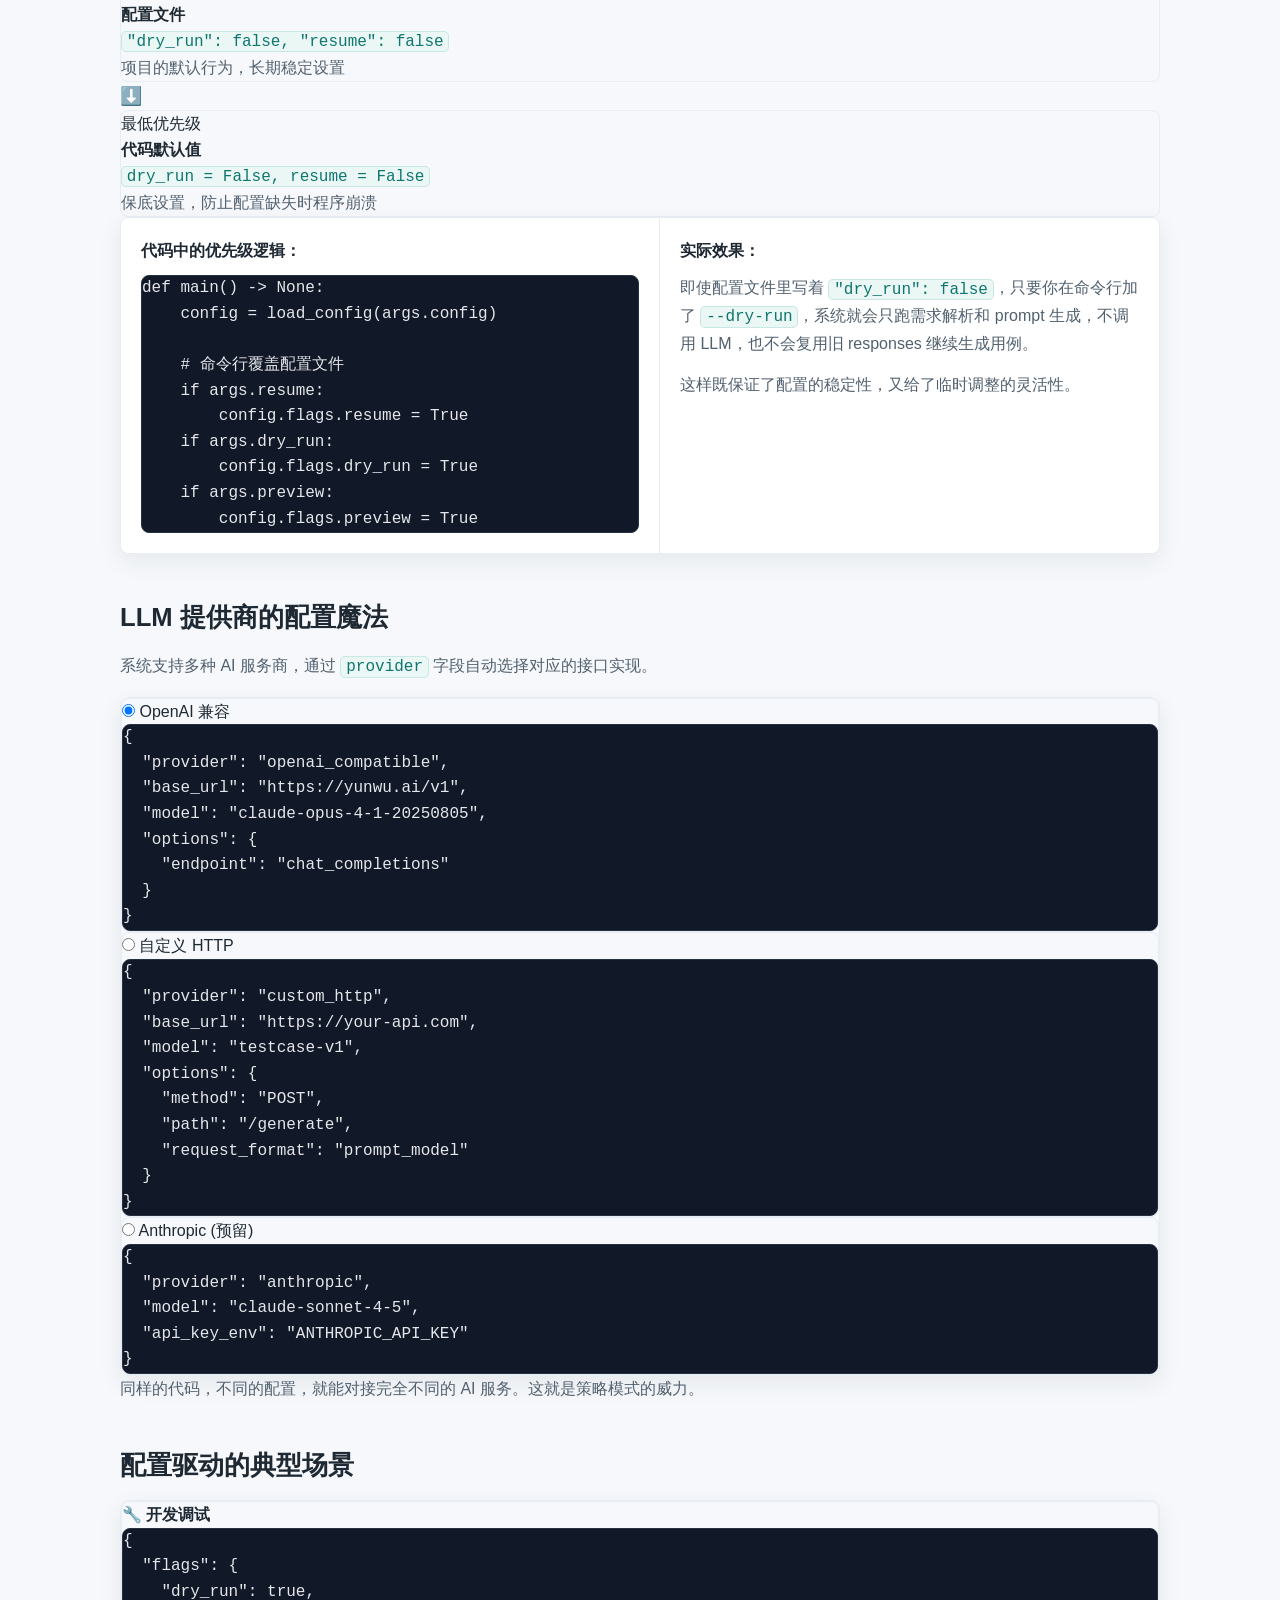
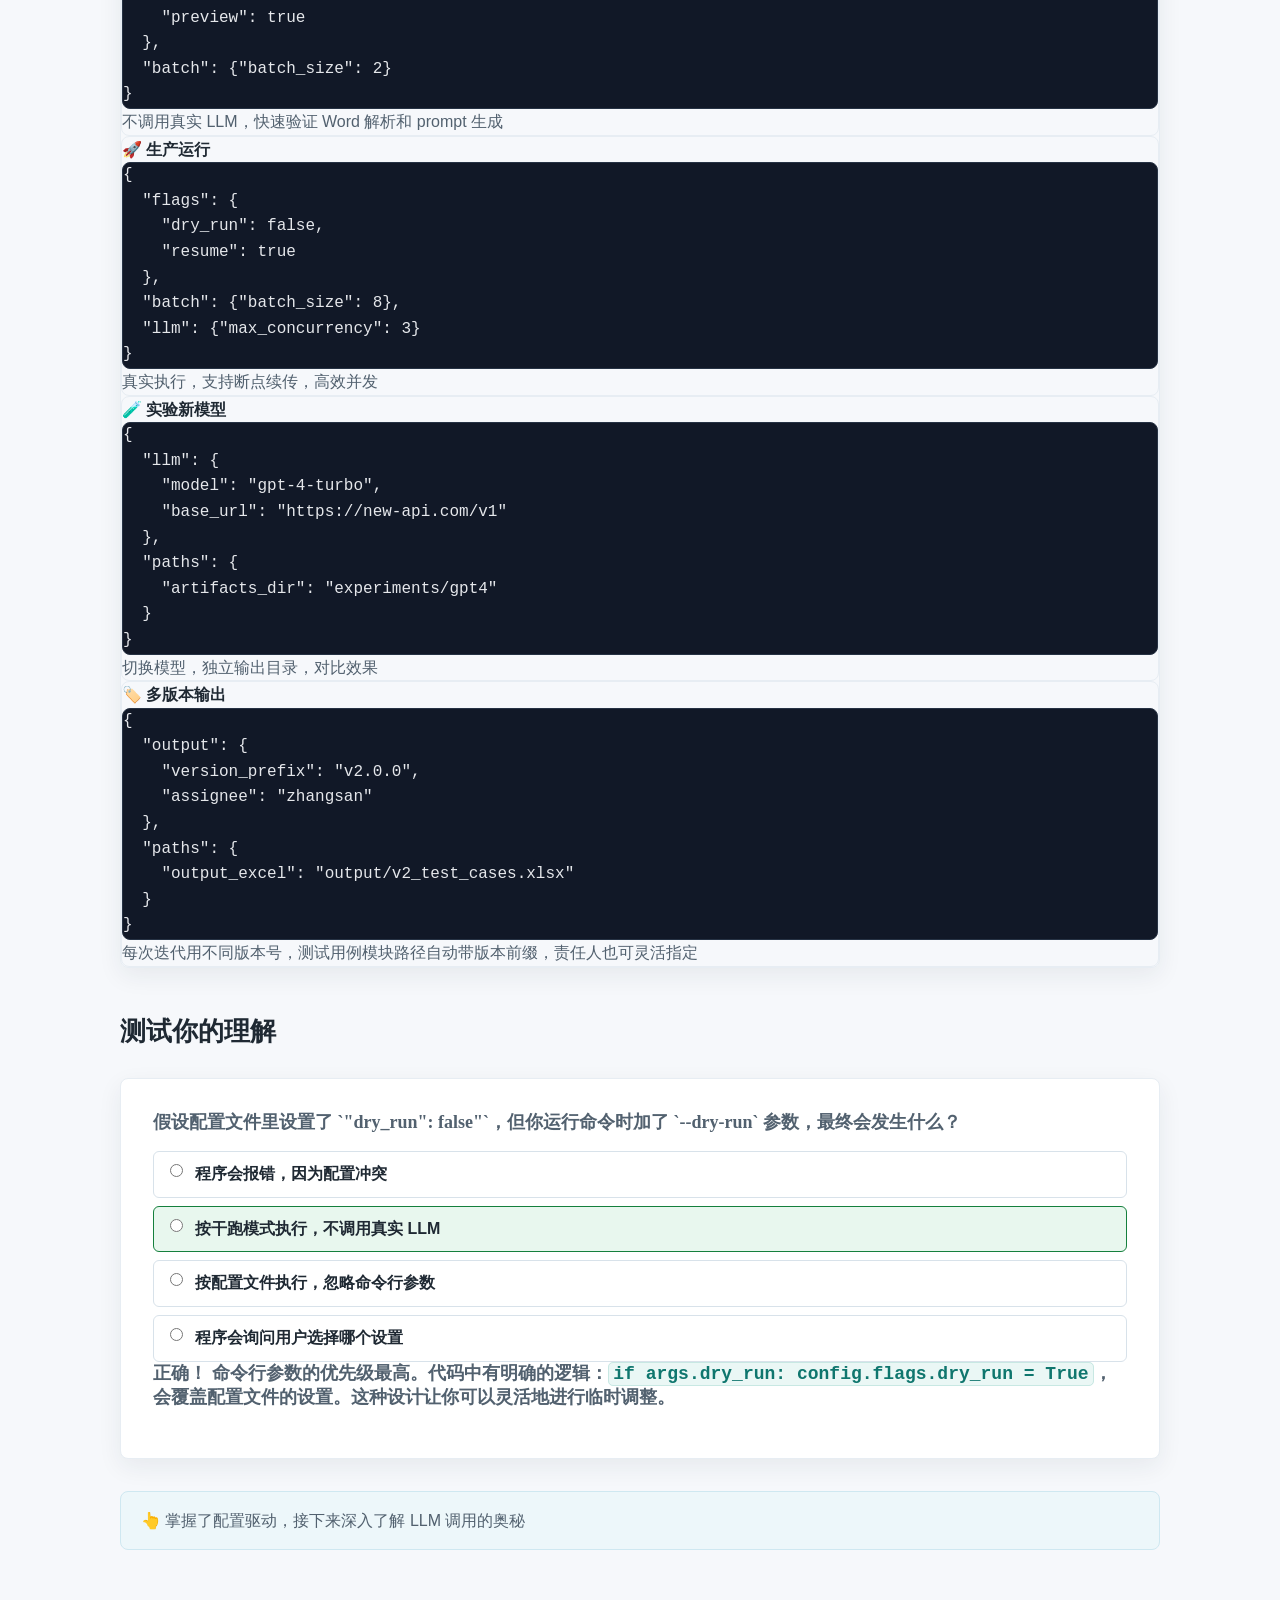
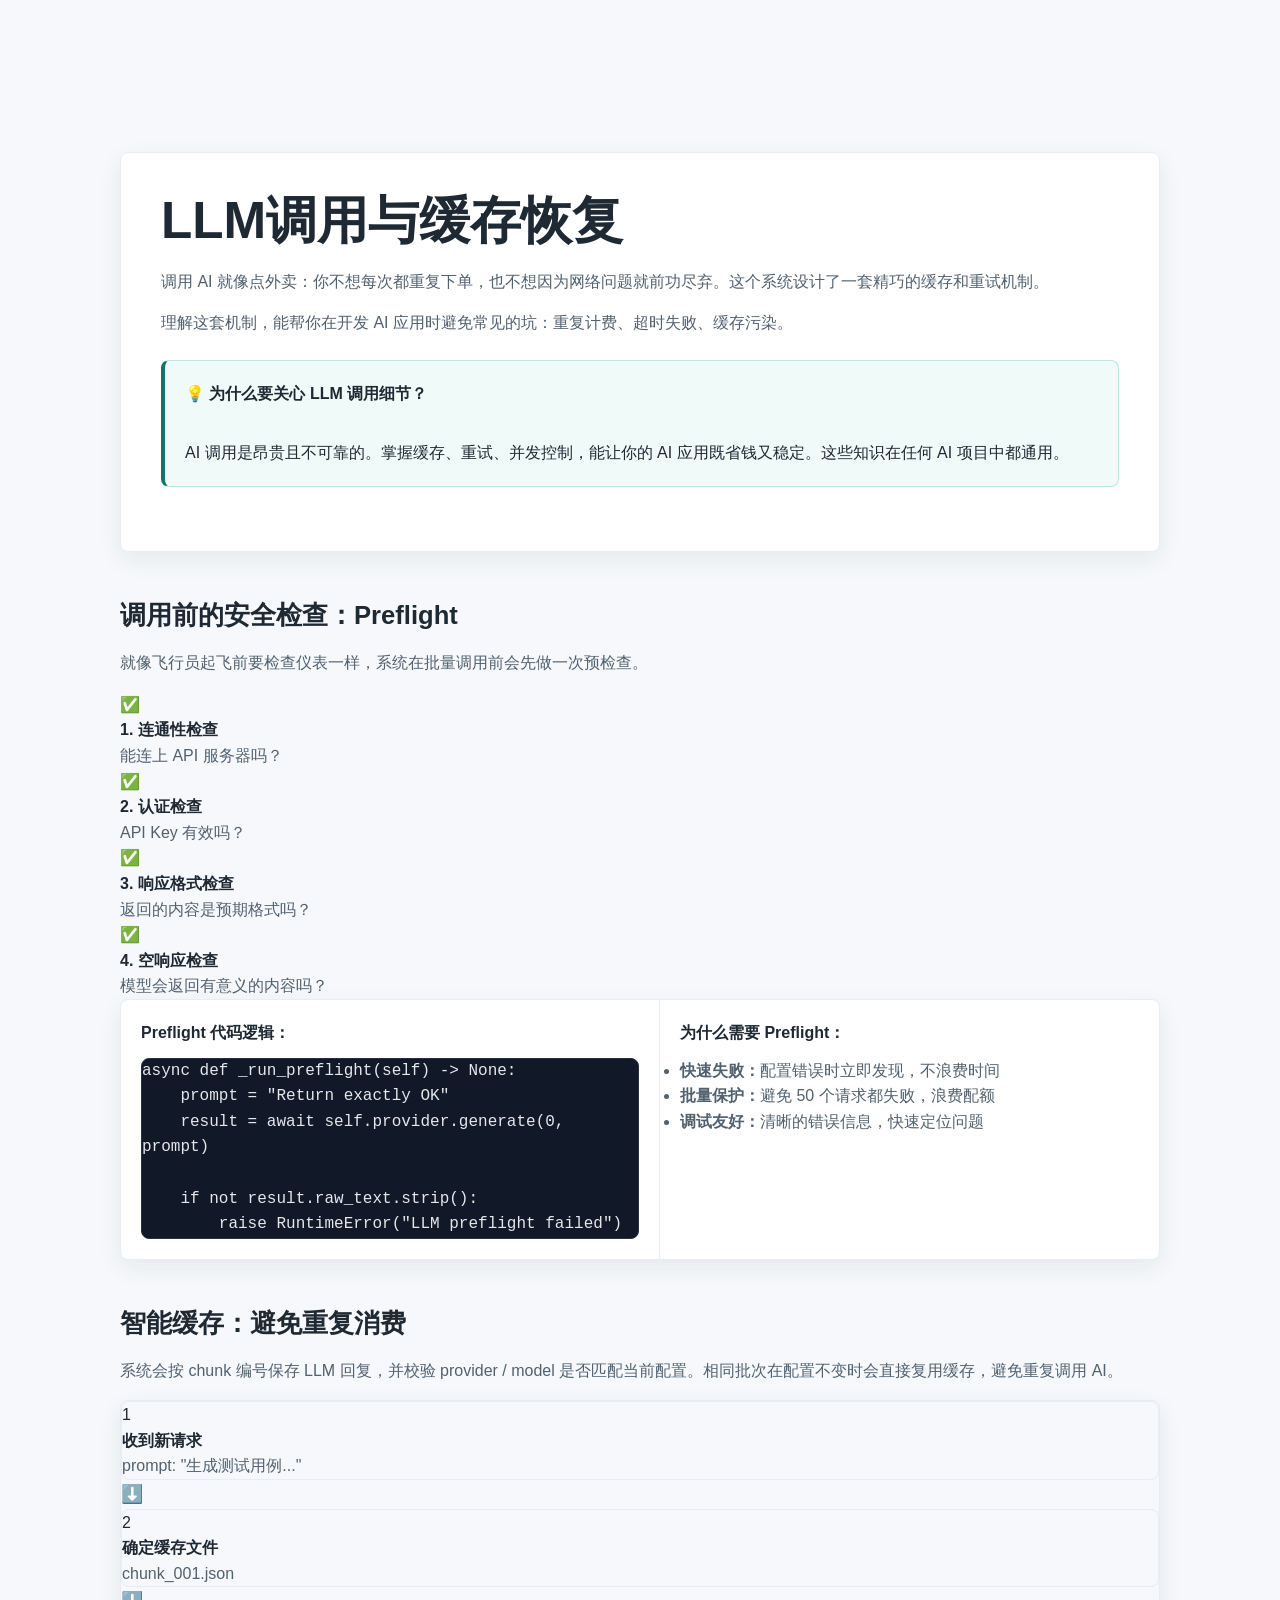
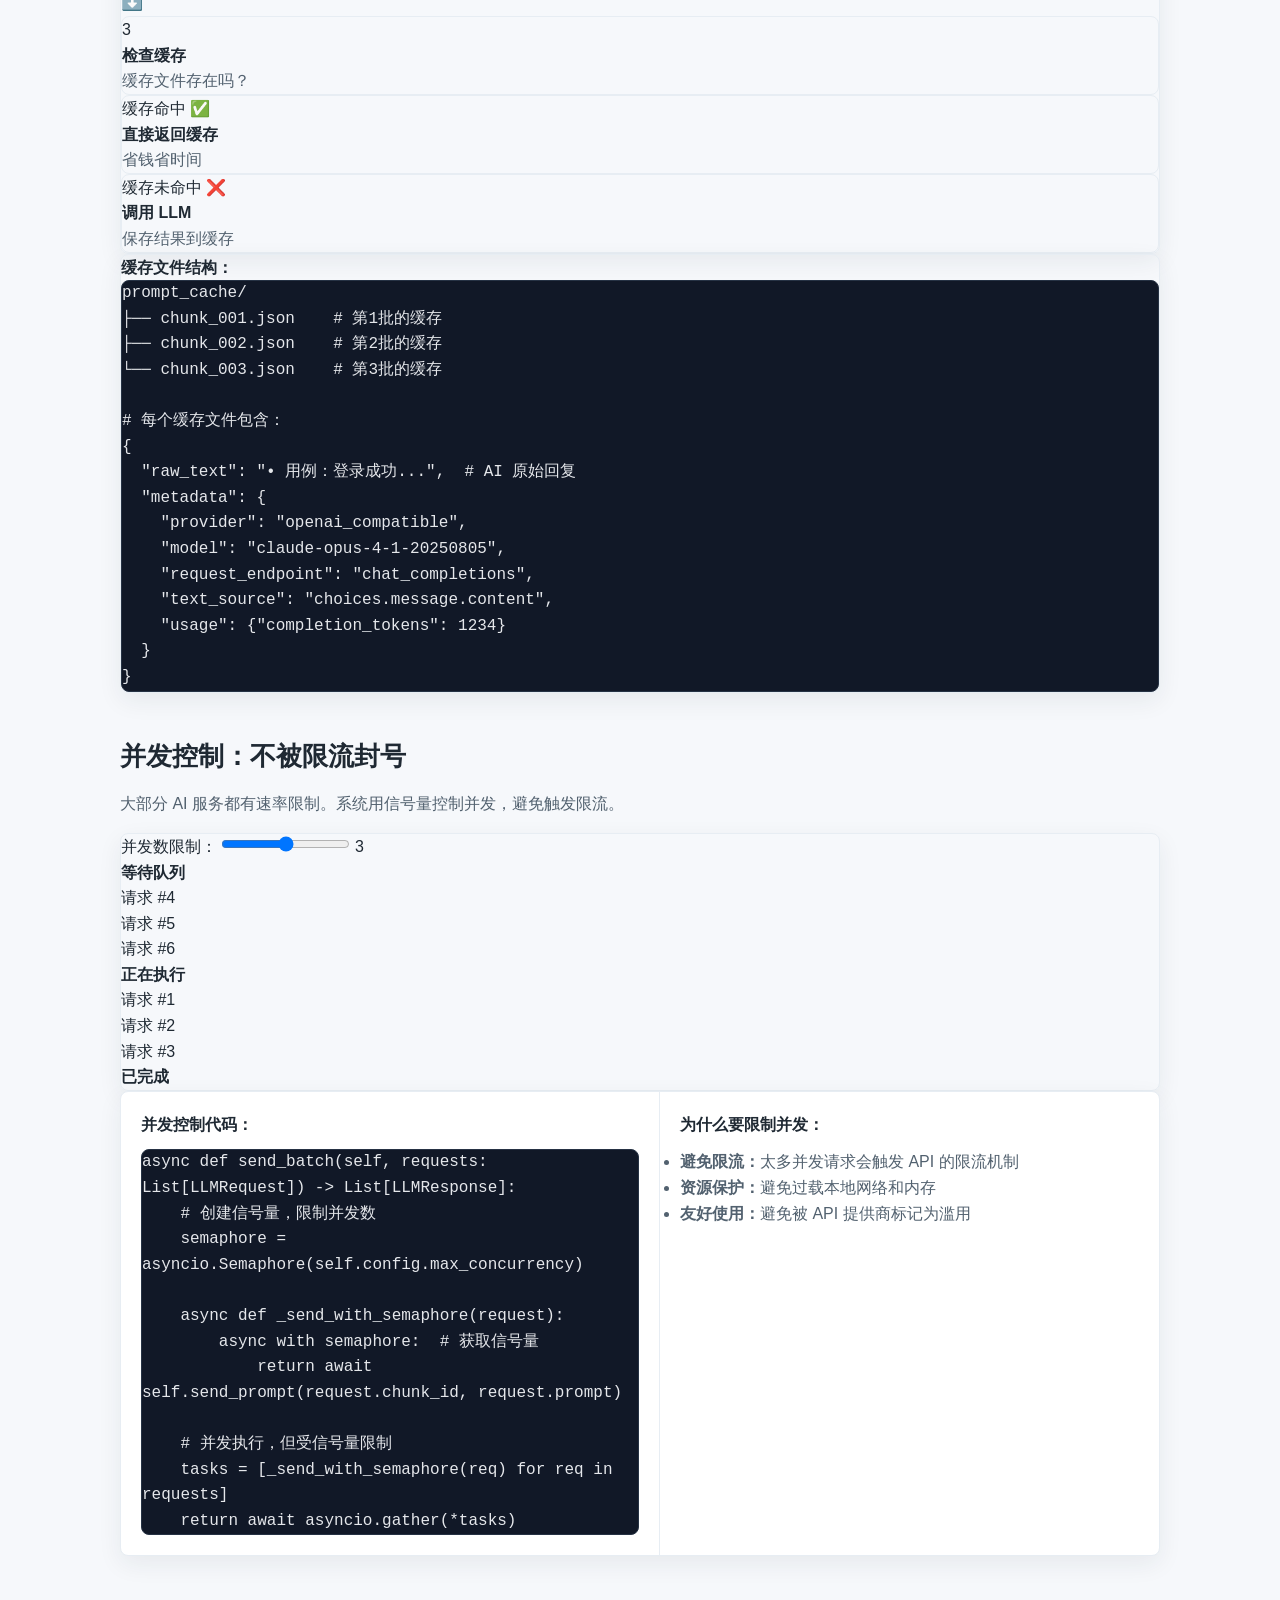
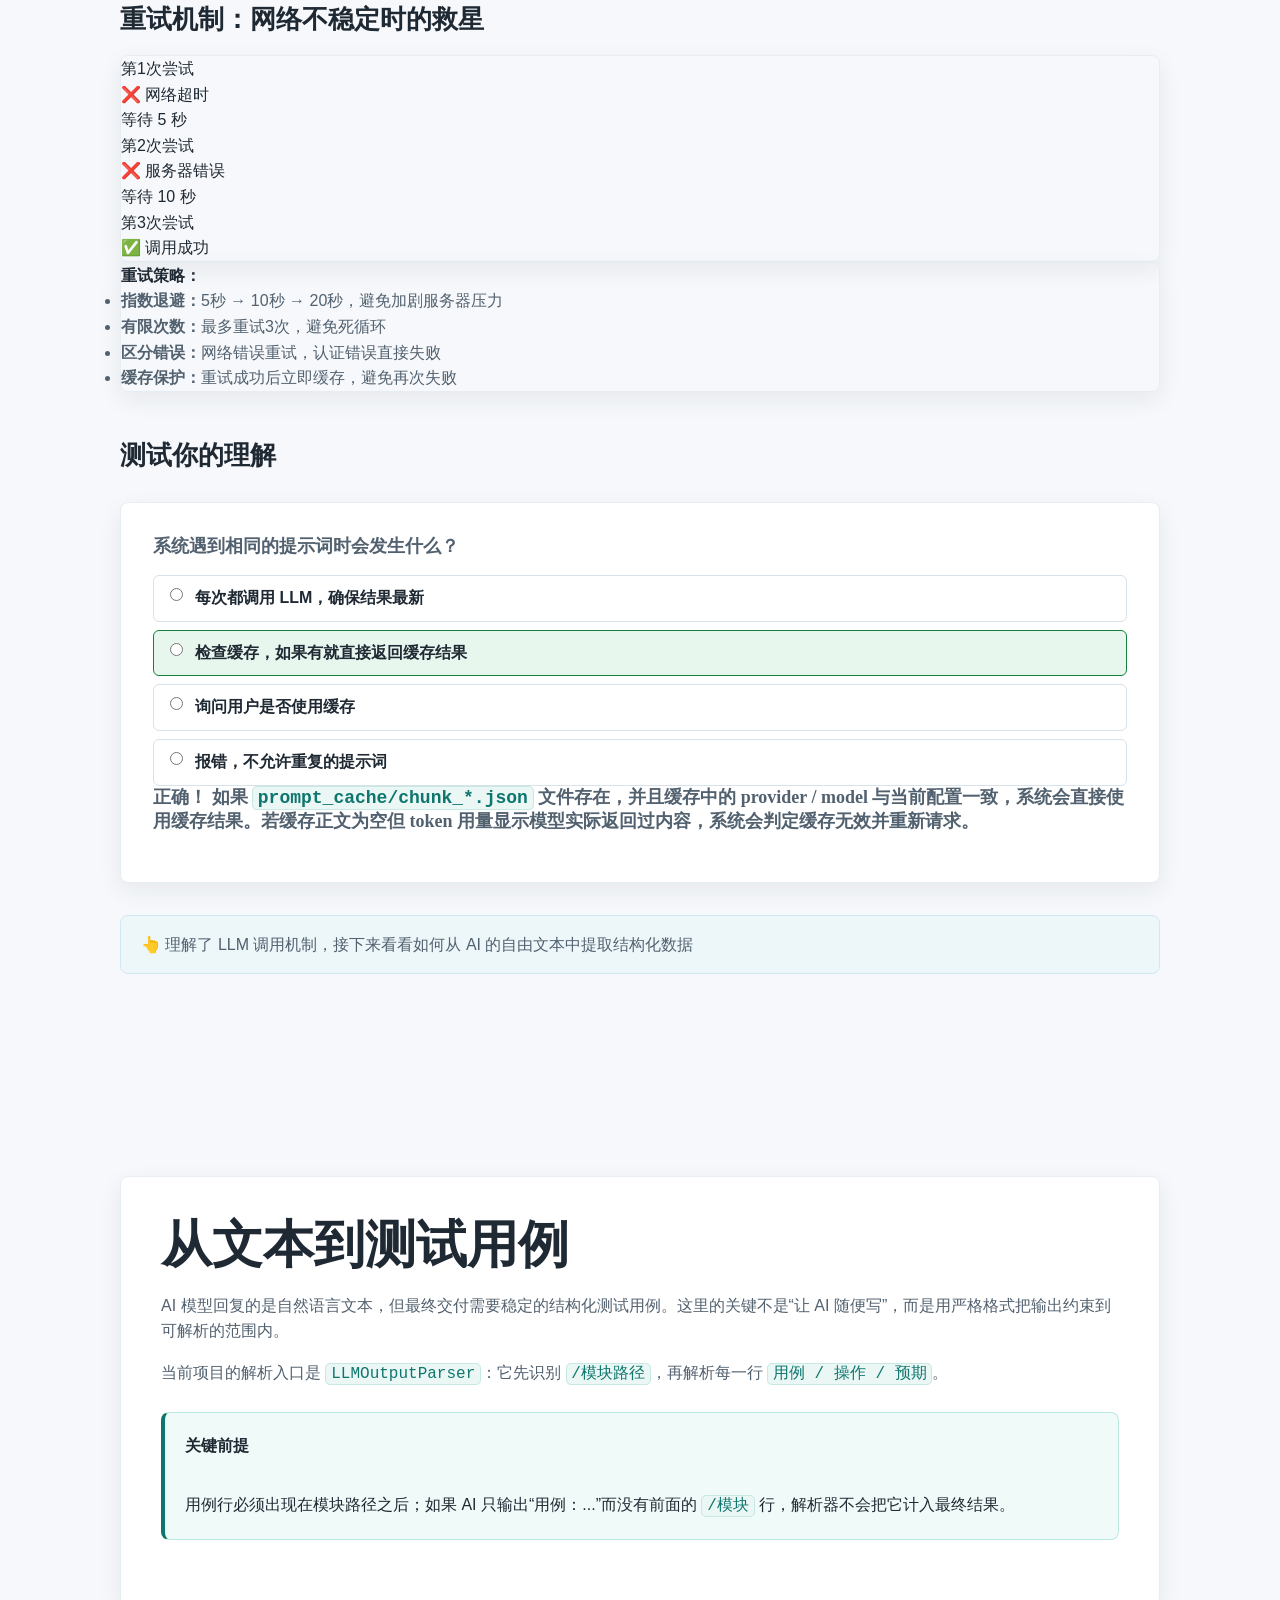
==== commit 56c72e37: "chore: publish latest project updates" ====
--- a/demand-conversion-course/index.html
+++ b/demand-conversion-course/index.html
@@ -1,9 +1,9 @@
 <!DOCTYPE html>
-<html lang="en">
+<html lang="zh-CN">
 <head>
   <meta charset="UTF-8">
   <meta name="viewport" content="width=device-width, initial-scale=1.0">
-  <title>Demand Conversion Pipeline 交互课程</title>
+  <title>Demand Conversion Pipeline 项目手册</title>
 
   <!-- Google Fonts: Bricolage Grotesque · DM Sans · JetBrains Mono -->
   <link rel="preconnect" href="https://fonts.googleapis.com">
@@ -14,10 +14,10 @@
 
   <style>
     :root {
-      --color-accent:       #2A7B9B;
-      --color-accent-hover: #1F6280;
-      --color-accent-light: #E4F2F7;
-      --color-accent-muted: #5A9DB8;
+      --color-accent:       #0F766E;
+      --color-accent-hover: #0B5F59;
+      --color-accent-light: #DFF7F3;
+      --color-accent-muted: #4EA59D;
     }
   </style>
 
@@ -28,7 +28,7 @@
   <nav class="nav" id="nav">
     <div class="progress-bar" id="progress-bar" role="progressbar" aria-valuenow="0" aria-valuemin="0" aria-valuemax="100"></div>
     <div class="nav-inner">
-      <span class="nav-title">Demand Conversion Pipeline 交互课程</span>
+      <span class="nav-title">Demand Conversion Pipeline 项目手册</span>
       <div class="nav-dots" id="nav-dots" role="tablist">
         <button class="nav-dot" data-target="module-1" data-tooltip="一键运行时发生了什么" role="tab" aria-label="Module 1: 一键运行时发生了什么"></button>
         <button class="nav-dot" data-target="module-2" data-tooltip="核心角色地图" role="tab" aria-label="Module 2: 核心角色地图"></button>
@@ -62,7 +62,26 @@
         </div>
         <div class="english-side">
           <h4>人话翻译：</h4>
-          <p>运行流水线程序，按照配置文件的设置，先预览一遍结果不要真正执行</p>
+          <p>运行完整流水线，并额外写出需求解析预览文件。注意：<code>--preview</code> 不会跳过 LLM；只想检查 Word 解析和 prompt 生成时，要加 <code>--dry-run</code>。</p>
+        </div>
+      </div>
+
+      <div class="run-stats">
+        <div class="stat-pill">
+          <span class="stat-label">当前源文件</span>
+          <strong>source/eedsv1.9.0.docx</strong>
+        </div>
+        <div class="stat-pill">
+          <span class="stat-label">需求块</span>
+          <strong>11</strong>
+        </div>
+        <div class="stat-pill">
+          <span class="stat-label">Prompt 分块</span>
+          <strong>3</strong>
+        </div>
+        <div class="stat-pill">
+          <span class="stat-label">导出用例</span>
+          <strong>141</strong>
         </div>
       </div>
     </div>
@@ -132,22 +151,22 @@
           <strong>Pipeline:</strong> 配置正常！开始第一阶段：解析 Word 文档
         </div>
         <div class="chat-message parser">
-          <strong>文档解析器:</strong> 找到 Word 文件，开始提取表格内容...
+          <strong>文档解析器:</strong> 找到 Word 文件，优先识别需求表格；如果没有有效表格，就切到段落标题解析...
         </div>
         <div class="chat-message parser">
-          <strong>文档解析器:</strong> 解析完成！发现 47 个需求块
+          <strong>文档解析器:</strong> 解析完成！v1.9.0 文档发现 11 个需求块
         </div>
         <div class="chat-message pipeline">
           <strong>Pipeline:</strong> 第二阶段：生成 AI 提示词
         </div>
         <div class="chat-message prompter">
-          <strong>提示词生成器:</strong> 按每批 8 个需求分组，生成 6 个提示词文件
+          <strong>提示词生成器:</strong> 按每批 5 个需求分组，生成 3 个提示词文件
         </div>
         <div class="chat-message pipeline">
           <strong>Pipeline:</strong> 第三阶段：调用 LLM
         </div>
         <div class="chat-message llm">
-          <strong>LLM 客户端:</strong> 连接到 gpt-5.3-codex，开始批量处理...
+          <strong>LLM 客户端:</strong> 连接到 openai_compatible 服务，使用 claude-opus-4-1-20250805，开始批量处理...
         </div>
         <div class="chat-message llm">
           <strong>LLM 客户端:</strong> 所有批次处理完成！
@@ -156,7 +175,7 @@
           <strong>Pipeline:</strong> 第四阶段：解析测试用例
         </div>
         <div class="chat-message parser">
-          <strong>用例解析器:</strong> 从 AI 回复中提取出 203 条测试用例
+          <strong>用例解析器:</strong> 从 AI 回复中提取出 141 条测试用例
         </div>
         <div class="chat-message pipeline">
           <strong>Pipeline:</strong> 第五阶段：导出 Excel
@@ -194,7 +213,7 @@
           </div>
 
           <div class="quiz-explanation">
-            <p><strong>正确！</strong> Pipeline 有智能的断点恢复功能。它会检查 <code>artifacts/pipeline_state.json</code> 文件，看哪些阶段已经完成，然后从失败的地方继续。这就是为什么配置中有 <code>--resume</code> 参数。</p>
+            <p><strong>正确！</strong> 使用 <code>--resume</code> 时，Pipeline 会检查 <code>artifacts/pipeline_state.json</code>，跳过已完成阶段；LLM 层还会读取 <code>prompt_cache/chunk_*.json</code>，避免重复调用已缓存的批次。</p>
           </div>
         </div>
       </div>
@@ -204,7 +223,8 @@
       </div>
     </div>
   </div>
-</section><section class="module" id="module-2">
+</section>
+<section class="module" id="module-2">
   <div class="module-inner">
     <div class="screen">
       <h1>核心角色地图</h1>
@@ -259,6 +279,7 @@
             <strong>主要职责：</strong>
             <ul>
               <li>解析 Word 表格</li>
+              <li>在无有效表格时解析段落标题</li>
               <li>提取需求标题和描述</li>
               <li>处理空行和合并逻辑</li>
               <li>生成结构化需求对象</li>
@@ -321,13 +342,13 @@
           <strong>指挥官:</strong> 大家好，今天要处理一个新的需求文档
         </div>
         <div class="chat-message config">
-          <strong>配置管家:</strong> 收到！配置文件已加载，LLM 设置是 gpt-5.3-codex，批次大小 8
+          <strong>配置管家:</strong> 收到！配置文件已加载，目标文档是 eedsv1.9.0.docx，批次大小 5
         </div>
         <div class="chat-message parser">
-          <strong>文档阅读员:</strong> Word 文件在这里，我先读一遍... 发现 47 个需求块
+          <strong>文档阅读员:</strong> Word 文件在这里，我先读一遍... 发现 11 个需求块
         </div>
         <div class="chat-message prompter">
-          <strong>提示词作家:</strong> 收到需求数据！我来分成 6 批，每批写一个提示词
+          <strong>提示词作家:</strong> 收到需求数据！我来分成 3 批，每批写一个提示词
         </div>
         <div class="chat-message runner">
           <strong>指挥官:</strong> 提示词准备好了，AI 经纪人你上场
@@ -339,7 +360,7 @@
           <strong>AI 经纪人:</strong> 第1批完成 ✅ 第2批完成 ✅ 第3批完成 ✅
         </div>
         <div class="chat-message extractor">
-          <strong>用例挖掘师:</strong> 让我从这些回复里挖宝... 找到 203 条测试用例！
+          <strong>用例挖掘师:</strong> 让我从这些回复里挖宝... 找到 141 条测试用例！
         </div>
         <div class="chat-message runner">
           <strong>指挥官:</strong> 完美！导出 Excel，任务完成 🎉
@@ -358,6 +379,7 @@
 ├── requirement_parser.py  # 文档阅读员
 ├── generate_requirement_prompts.py  # 提示词作家
 ├── llm_client.py     # AI 经纪人
+├── llm_providers/    # 不同服务商的适配器
 └── stages.py         # 用例挖掘师 + 整体流程
 </code></pre>
         </div>
@@ -366,7 +388,7 @@
           <ul>
             <li><strong>单一职责：</strong>每个文件只做一件事情，出错时容易定位</li>
             <li><strong>可测试性：</strong>每个角色都可以独立测试</li>
-            <li><strong>可扩展性：</strong>想换 LLM 提供商？只改 llm_client.py</li>
+            <li><strong>可扩展性：</strong>想换 LLM 提供商？优先在 <code>pipeline/llm_providers/</code> 增加适配器，再到工厂里注册</li>
             <li><strong>可维护性：</strong>需求解析有问题？只看 requirement_parser.py</li>
           </ul>
         </div>
@@ -383,7 +405,7 @@
 
       <div class="quiz-container">
         <div class="quiz-question">
-          <p><strong>如果你想添加支持新的 LLM 服务商（比如 Claude），你主要需要修改哪个文件？</strong></p>
+          <p><strong>如果你想添加支持新的 LLM 服务商，你主要应该从哪里开始？</strong></p>
 
           <div class="quiz-options">
             <label class="quiz-option">
@@ -392,7 +414,7 @@
             </label>
             <label class="quiz-option correct">
               <input type="radio" name="q2" value="b">
-              llm_client.py - 因为它专门负责 LLM 接口
+              pipeline/llm_providers/ - 新增 provider 类并在 factory.py 注册
             </label>
             <label class="quiz-option">
               <input type="radio" name="q2" value="c">
@@ -405,7 +427,7 @@
           </div>
 
           <div class="quiz-explanation">
-            <p><strong>正确！</strong> 虽然可能需要在 config.py 中添加新的配置选项，但核心的接口实现在 llm_client.py 中。这个文件里有 provider 工厂模式，专门用来支持不同的 LLM 服务商。</p>
+            <p><strong>正确！</strong> <code>llm_client.py</code> 负责统一调度、缓存、重试；具体服务商实现放在 <code>pipeline/llm_providers/</code>，再由 <code>factory.py</code> 选择。</p>
           </div>
         </div>
       </div>
@@ -415,7 +437,8 @@
       </div>
     </div>
   </div>
-</section><section class="module" id="module-3">
+</section>
+<section class="module" id="module-3">
   <div class="module-inner">
     <div class="screen">
       <h1>配置如何驱动行为</h1>
@@ -470,24 +493,27 @@
           <h4>配置文件长这样：</h4>
           <pre><code>{
   "paths": {
-    "docx": "source/requirements.docx",
+    "docx": "source/eedsv1.9.0.docx",
     "artifacts_dir": "artifacts",
-    "output_excel": "output/test_cases.xlsx"
+    "prompt_cache_dir": "prompt_cache",
+    "responses_dir": "artifacts/responses",
+    "output_excel": "output/output_test_cases.xlsx"
   },
   "llm": {
     "provider": "openai_compatible",
     "base_url": "https://yunwu.ai/v1",
-    "model": "gpt-5.3-codex"
+    "model": "claude-opus-4-1-20250805",
+    "options": {"endpoint": "chat_completions"}
   },
   "batch": {
-    "batch_size": 8
+    "batch_size": 5
   },
   "flags": {
     "resume": false,
     "dry_run": false
   },
   "output": {
-    "version_prefix": "v1.3.7",
+    "version_prefix": "v1.9.0",
     "assignee": "liwenqiu"
   }
 }</code></pre>
@@ -497,7 +523,7 @@
           <ul>
             <li><strong>paths：</strong>"去这些地方找文件，结果放这里"</li>
             <li><strong>llm：</strong>"连这个 AI 服务，用这个模型"</li>
-            <li><strong>batch：</strong>"每次处理 8 个需求"</li>
+            <li><strong>batch：</strong>"每次处理 5 个需求"</li>
             <li><strong>flags：</strong>"要不要断点续传，要不要真正执行"</li>
             <li><strong>output：</strong>"测试用例的版本号前缀是什么，负责人是谁"</li>
           </ul>
@@ -559,7 +585,7 @@
         </div>
         <div class="english-side">
           <h4>实际效果：</h4>
-          <p>即使配置文件里写着 <code>"dry_run": false</code>，只要你在命令行加了 <code>--dry-run</code>，系统就会按干跑模式执行。</p>
+          <p>即使配置文件里写着 <code>"dry_run": false</code>，只要你在命令行加了 <code>--dry-run</code>，系统就会只跑需求解析和 prompt 生成，不调用 LLM，也不会复用旧 responses 继续生成用例。</p>
           <p>这样既保证了配置的稳定性，又给了临时调整的灵活性。</p>
         </div>
       </div>
@@ -580,9 +606,9 @@
             <pre><code>{
   "provider": "openai_compatible",
   "base_url": "https://yunwu.ai/v1",
-  "model": "gpt-5.3-codex",
+  "model": "claude-opus-4-1-20250805",
   "options": {
-    "endpoint": "responses"
+    "endpoint": "chat_completions"
   }
 }</code></pre>
           </div>
@@ -615,7 +641,7 @@
           <div class="provider-config">
             <pre><code>{
   "provider": "anthropic",
-  "model": "claude-3-sonnet",
+  "model": "claude-sonnet-4-5",
   "api_key_env": "ANTHROPIC_API_KEY"
 }</code></pre>
           </div>
@@ -638,7 +664,7 @@
   },
   "batch": {"batch_size": 2}
 }</code></pre>
-          <p>不调用真实 LLM，快速验证流程，小批量测试</p>
+          <p>不调用真实 LLM，快速验证 Word 解析和 prompt 生成</p>
         </div>
 
         <div class="scenario-card">
@@ -721,7 +747,8 @@
       </div>
     </div>
   </div>
-</section><section class="module" id="module-4">
+</section>
+<section class="module" id="module-4">
   <div class="module-inner">
     <div class="screen">
       <h1>LLM调用与缓存恢复</h1>
@@ -774,18 +801,11 @@
         <div class="code-side">
           <h4>Preflight 代码逻辑：</h4>
           <pre><code>async def _run_preflight(self) -> None:
-    # 构造测试请求
-    test_request = LLMRequest(
-        prompt="test preflight",
-        metadata={"chunk_id": "preflight"}
-    )
-
-    # 尝试调用一次
-    response = await self._send_single_request(test_request)
-
-    # 检查返回是否有效
-    if not response.text.strip():
-        raise ValueError("LLM returned empty response")</code></pre>
+    prompt = "Return exactly OK"
+    result = await self.provider.generate(0, prompt)
+
+    if not result.raw_text.strip():
+        raise RuntimeError("LLM preflight failed")</code></pre>
         </div>
         <div class="english-side">
           <h4>为什么需要 Preflight：</h4>
@@ -801,7 +821,7 @@
     <div class="screen">
       <h2>智能缓存：避免重复消费</h2>
 
-      <p>系统会为每个提示词计算<span class="tooltip" data-tooltip="哈希值：像指纹一样，内容稍有不同就会产生完全不同的哈希值">哈希值</span>，相同的输入不会重复调用 AI。</p>
+      <p>系统会按 chunk 编号保存 LLM 回复，并校验 provider / model 是否匹配当前配置。相同批次在配置不变时会直接复用缓存，避免重复调用 AI。</p>
 
       <div class="cache-flow">
         <div class="cache-step">
@@ -817,8 +837,8 @@
         <div class="cache-step">
           <div class="step-number">2</div>
           <div class="step-content">
-            <h4>计算哈希值</h4>
-            <p>hash: "a1b2c3d4..."</p>
+            <h4>确定缓存文件</h4>
+            <p>chunk_001.json</p>
           </div>
         </div>
 
@@ -854,17 +874,19 @@
       <div class="cache-file-structure">
         <h4>缓存文件结构：</h4>
         <pre><code>prompt_cache/
-├── chunk_0_a1b2c3d4.json    # 第0批的缓存
-├── chunk_1_e5f6g7h8.json    # 第1批的缓存
-└── chunk_2_i9j0k1l2.json    # 第2批的缓存
+├── chunk_001.json    # 第1批的缓存
+├── chunk_002.json    # 第2批的缓存
+└── chunk_003.json    # 第3批的缓存
 
 # 每个缓存文件包含：
 {
   "raw_text": "• 用例：登录成功...",  # AI 原始回复
   "metadata": {
     "provider": "openai_compatible",
-    "model": "gpt-5.3-codex",
-    "usage": {"tokens": 1234}
+    "model": "claude-opus-4-1-20250805",
+    "request_endpoint": "chat_completions",
+    "text_source": "choices.message.content",
+    "usage": {"completion_tokens": 1234}
   }
 }</code></pre>
       </div>
@@ -912,7 +934,7 @@
 
     async def _send_with_semaphore(request):
         async with semaphore:  # 获取信号量
-            return await self._send_single_request(request)
+            return await self.send_prompt(request.chunk_id, request.prompt)
 
     # 并发执行，但受信号量限制
     tasks = [_send_with_semaphore(req) for req in requests]
@@ -989,7 +1011,7 @@
           </div>
 
           <div class="quiz-explanation">
-            <p><strong>正确！</strong> 系统会计算提示词的哈希值，相同内容对应相同哈希。如果 <code>prompt_cache/chunk_X_hash.json</code> 文件存在且有效，就直接使用缓存结果，这样既节省了成本，又提高了响应速度。</p>
+            <p><strong>正确！</strong> 如果 <code>prompt_cache/chunk_*.json</code> 文件存在，并且缓存中的 provider / model 与当前配置一致，系统会直接使用缓存结果。若缓存正文为空但 token 用量显示模型实际返回过内容，系统会判定缓存无效并重新请求。</p>
           </div>
         </div>
       </div>
@@ -999,67 +1021,56 @@
       </div>
     </div>
   </div>
-</section><section class="module" id="module-5">
+</section>
+<section class="module" id="module-5">
   <div class="module-inner">
     <div class="screen">
       <h1>从文本到测试用例</h1>
-      <p>AI 模型回复的是自然语言文本，但我们需要的是结构化的测试用例。这个转换过程就像从一堆散装零件中，按照图纸组装出精密的机械。</p>
-      <p>掌握这个过程，能帮你在处理任何 AI 输出时，都知道如何提取有用的信息。</p>
+      <p>AI 模型回复的是自然语言文本，但最终交付需要稳定的结构化测试用例。这里的关键不是“让 AI 随便写”，而是用严格格式把输出约束到可解析的范围内。</p>
+      <p>当前项目的解析入口是 <code>LLMOutputParser</code>：它先识别 <code>/模块路径</code>，再解析每一行 <code>用例 / 操作 / 预期</code>。</p>
 
       <div class="callout">
-        <strong>💡 为什么要关心文本解析？</strong><br>
-        AI 的输出往往是"接近正确"的文本，如何从中稳定提取结构化数据，决定了你的 AI 应用的可靠性。这是所有 AI 应用的核心挑战。
-      </div>
-    </div>
-
-    <div class="screen">
-      <h2>AI 输出的典型格式</h2>
-
-      <p>系统要求 AI 按照特定格式回复，但实际输出往往有细微差异。</p>
+        <strong>关键前提</strong><br>
+        用例行必须出现在模块路径之后；如果 AI 只输出“用例：...”而没有前面的 <code>/模块</code> 行，解析器不会把它计入最终结果。
+      </div>
+    </div>
+
+    <div class="screen">
+      <h2>AI 输出的可解析格式</h2>
 
       <div class="output-samples">
         <div class="sample ideal">
           <h4>理想输出：</h4>
-          <pre><code>• 用例：登录成功 - 操作：输入正确用户名和密码点击登录 - 预期：跳转到主页面显示欢迎信息
-• 用例：登录失败 - 操作：输入错误密码点击登录 - 预期：显示密码错误提示信息</code></pre>
-          <div class="sample-note success">✅ 完美格式，直接解析</div>
+          <pre><code>/续授信客户
+• 用例：状态多选筛选 - 操作：同时选择【准入拒绝】和【模型通过】后查询 - 预期：列表展示两类状态的数据
+* 用例：合同到期日排序 - 操作：点击合同到期日排序按钮 - 预期：列表按合同到期日升序或降序排列</code></pre>
+          <div class="sample-note success">可解析：模块行 + 支持 • / * / - 三种列表符号</div>
         </div>
 
         <div class="sample variant">
-          <h4>变体1（空格差异）：</h4>
-          <pre><code>•用例：登录成功-操作：输入正确用户名和密码点击登录-预期：跳转到主页面显示欢迎信息
-• 用例：登录失败 -  操作：输入错误密码点击登录  -  预期：显示密码错误提示信息</code></pre>
-          <div class="sample-note warning">⚠️ 空格不一致，需要容错</div>
-        </div>
-
-        <div class="sample variant">
-          <h4>变体2（符号差异）：</h4>
-          <pre><code>- 用例：登录成功 - 操作：输入正确用户名和密码点击登录 - 预期：跳转到主页面显示欢迎信息
-* 用例：登录失败 - 操作：输入错误密码点击登录 - 预期：显示密码错误提示信息</code></pre>
-          <div class="sample-note warning">⚠️ 使用了不同的列表符号</div>
+          <h4>可接受变体：</h4>
+          <pre><code>/进件管理/复核拒绝
+- 用例：未选择原因不可提交 - 操作：选中原因组但不勾选具体原因后提交 - 预期：提示至少选择一个原因选项</code></pre>
+          <div class="sample-note warning">可解析：连字符列表符号也支持</div>
         </div>
 
         <div class="sample broken">
-          <h4>变体3（格式错误）：</h4>
-          <pre><code>测试用例1：登录成功
-操作步骤：输入正确用户名和密码点击登录
-预期结果：跳转到主页面显示欢迎信息
-
-测试用例2：登录失败
-操作：输入错误密码点击登录
-预期：显示密码错误提示信息</code></pre>
-          <div class="sample-note error">❌ 格式完全不同，解析失败</div>
-        </div>
-      </div>
-    </div>
-
-    <div class="screen">
-      <h2>正则表达式的威力</h2>
-
-      <p>系统使用<span class="tooltip" data-tooltip="正则表达式：一种模式匹配语言，能精确描述文本的结构规律">正则表达式</span>来从文本中提取结构化信息。</p>
+          <h4>不可解析输出：</h4>
+          <pre><code>测试用例1：未选择原因不可提交
+操作步骤：选中原因组但不勾选具体原因后提交
+预期结果：提示至少选择一个原因选项</code></pre>
+          <div class="sample-note error">不可解析：缺少 /模块 行，字段标签和分隔符也不符合规则</div>
+        </div>
+      </div>
+    </div>
+
+    <div class="screen">
+      <h2>正则表达式拆解</h2>
+
+      <p>当前解析器逐行处理文本：遇到 <code>/</code> 开头的行就更新当前模块；遇到匹配正则的行就生成一条 <code>TestCase</code>。</p>
 
       <div class="regex-dissection">
-        <h4>解析规则拆解：</h4>
+        <h4>解析规则：</h4>
         <div class="regex-pattern">
           <pre><code>^[•*-]\s*用例：(?P&lt;name&gt;.+?)\s*-\s*操作：(?P&lt;operation&gt;.+?)\s*-\s*预期：(?P&lt;expected&gt;.+?)$</code></pre>
         </div>
@@ -1067,45 +1078,48 @@
         <div class="regex-parts">
           <div class="regex-part">
             <div class="part-pattern">^[•*-]\s*</div>
-            <div class="part-meaning">行开头的列表符号 + 可选空格</div>
+            <div class="part-meaning">行开头必须是列表符号，后面允许有空格</div>
           </div>
           <div class="regex-part">
-            <div class="part-pattern">用例：(?P&lt;name&gt;.+?)\s*</div>
-            <div class="part-meaning">"用例："后面的内容保存为 name</div>
+            <div class="part-pattern">用例：(?P&lt;name&gt;.+?)</div>
+            <div class="part-meaning">提取用例名称</div>
           </div>
           <div class="regex-part">
-            <div class="part-pattern">-\s*操作：(?P&lt;operation&gt;.+?)\s*</div>
-            <div class="part-meaning">"-操作："后面的内容保存为 operation</div>
+            <div class="part-pattern">-\s*操作：(?P&lt;operation&gt;.+?)</div>
+            <div class="part-meaning">提取操作步骤</div>
           </div>
           <div class="regex-part">
             <div class="part-pattern">-\s*预期：(?P&lt;expected&gt;.+?)$</div>
-            <div class="part-meaning">"-预期："后面的内容保存为 expected</div>
-          </div>
-        </div>
-      </div>
-
-      <div class="regex-demo">
-        <h4>匹配演示：</h4>
-        <div class="demo-input">
-          <strong>输入文本：</strong>
-          <pre><code>• 用例：登录成功 - 操作：输入正确用户名和密码点击登录 - 预期：跳转到主页面显示欢迎信息</code></pre>
-        </div>
-        <div class="demo-output">
-          <strong>提取结果：</strong>
-          <div class="extracted-fields">
-            <div class="field">
-              <span class="field-label">name:</span>
-              <span class="field-value">"登录成功"</span>
-            </div>
-            <div class="field">
-              <span class="field-label">operation:</span>
-              <span class="field-value">"输入正确用户名和密码点击登录"</span>
-            </div>
-            <div class="field">
-              <span class="field-label">expected:</span>
-              <span class="field-value">"跳转到主页面显示欢迎信息"</span>
-            </div>
-          </div>
+            <div class="part-meaning">提取预期结果，直到本行结束</div>
+          </div>
+        </div>
+      </div>
+
+      <div class="code-translation">
+        <div class="code-side">
+          <h4>解析代码骨架：</h4>
+          <pre><code>for raw_line in self.text.splitlines():
+    line = raw_line.strip()
+    if line.startswith("/"):
+        current_module = line
+        continue
+
+    match = LLM_CONVERT_REGEX.match(line)
+    if match and current_module:
+        cases.append(TestCase(
+            module=current_module,
+            name=match.group("name").strip(),
+            operation=match.group("operation").strip(),
+            expected=match.group("expected").strip(),
+        ))</code></pre>
+        </div>
+        <div class="english-side">
+          <h4>这个设计的边界：</h4>
+          <ul>
+            <li><strong>优点：</strong>简单、可预测、不会把普通说明误当成用例</li>
+            <li><strong>代价：</strong>AI 输出必须服从约定格式</li>
+            <li><strong>当前增强：</strong>已经支持 <code>*</code> 和 <code>-</code> 作为列表符号</li>
+          </ul>
         </div>
       </div>
     </div>
@@ -1117,151 +1131,106 @@
         <div class="pipeline-step">
           <div class="step-number">1</div>
           <div class="step-content">
-            <h4>读取原始文本</h4>
-            <p>从 <code>responses/chunk_*.txt</code> 加载 AI 回复</p>
-          </div>
-        </div>
-
-        <div class="pipeline-arrow">⬇️</div>
+            <h4>读取 LLM 响应</h4>
+            <p>从 <code>artifacts/responses/chunk_*.txt</code> 加载 AI 回复</p>
+          </div>
+        </div>
+
+        <div class="pipeline-arrow">→</div>
 
         <div class="pipeline-step">
           <div class="step-number">2</div>
           <div class="step-content">
-            <h4>按行分割</h4>
-            <p>每一行可能包含一个测试用例</p>
-          </div>
-        </div>
-
-        <div class="pipeline-arrow">⬇️</div>
+            <h4>识别模块路径</h4>
+            <p>以 <code>/</code> 开头的行作为后续用例的模块上下文</p>
+          </div>
+        </div>
+
+        <div class="pipeline-arrow">→</div>
 
         <div class="pipeline-step">
           <div class="step-number">3</div>
           <div class="step-content">
-            <h4>正则匹配</h4>
-            <p>尝试用预定义规则提取字段</p>
-          </div>
-        </div>
-
-        <div class="pipeline-arrow">⬇️</div>
+            <h4>正则匹配用例行</h4>
+            <p>提取名称、操作、预期三个字段</p>
+          </div>
+        </div>
+
+        <div class="pipeline-arrow">→</div>
 
         <div class="pipeline-step">
           <div class="step-number">4</div>
           <div class="step-content">
-            <h4>数据清洗</h4>
-            <p>去除多余空格，标准化格式</p>
-          </div>
-        </div>
-
-        <div class="pipeline-arrow">⬇️</div>
+            <h4>版本前缀注入</h4>
+            <p>把 <code>output.version_prefix</code> 拼进模块路径</p>
+          </div>
+        </div>
+
+        <div class="pipeline-arrow">→</div>
 
         <div class="pipeline-step">
           <div class="step-number">5</div>
           <div class="step-content">
-            <h4>结构化对象</h4>
-            <p>创建 TestCase 对象，准备导出</p>
-          </div>
-        </div>
-
-        <div class="pipeline-arrow">⬇️</div>
-
-        <div class="pipeline-step">
-          <div class="step-number">6</div>
-          <div class="step-content">
-            <h4>版本前缀注入</h4>
-            <p>根据 <code>output.version_prefix</code> 配置，自动为每条用例的模块路径加上版本号</p>
+            <h4>导出 Excel</h4>
+            <p>写入 <code>output/output_test_cases.xlsx</code></p>
           </div>
         </div>
       </div>
 
       <div class="code-translation">
         <div class="code-side">
-          <h4>版本前缀处理代码：</h4>
+          <h4>版本前缀处理：</h4>
           <pre><code>version_prefix = self.config.output.version_prefix
 
 for case in cases:
     module = (case.module or "").strip()
     if module.startswith("/"):
-        # "/登录" → "/v1.3.7/登录"
         case.module = f"/{version_prefix}{module}"
     elif module:
-        # "登录" → "/v1.3.7/登录"
         case.module = f"/{version_prefix}/{module}"
     else:
-        # 空模块 → "/v1.3.7"
         case.module = f"/{version_prefix}"</code></pre>
         </div>
         <div class="english-side">
-          <h4>为什么需要版本前缀：</h4>
-          <ul>
-            <li><strong>多迭代管理：</strong>v1.3.7 和 v2.0.0 的用例可以在同一个测试平台里区分</li>
-            <li><strong>自动拼接：</strong>AI 生成的模块路径不需要手动加版本，配置一次全部自动处理</li>
-            <li><strong>格式容错：</strong>无论 AI 输出的路径有没有前导斜杠，代码都能正确处理</li>
-          </ul>
-        </div>
-      </div>
-          <pre><code>LLM_CONVERT_REGEX = re.compile(
-    r"^[•*-]\s*用例：(?P&lt;name&gt;.+?)\s*-\s*操作：(?P&lt;operation&gt;.+?)\s*-\s*预期：(?P&lt;expected&gt;.+?)$",
-    re.MULTILINE
-)
-
-def parse_test_cases(text: str) -> List[TestCase]:
-    cases = []
-    for match in LLM_CONVERT_REGEX.finditer(text):
-        case = TestCase(
-            name=match.group('name').strip(),
-            operation=match.group('operation').strip(),
-            expected=match.group('expected').strip()
-        )
-        cases.append(case)
-    return cases</code></pre>
-        </div>
-        <div class="english-side">
-          <h4>关键设计考量：</h4>
-          <ul>
-            <li><strong>容错性：</strong><code>\s*</code> 匹配可选空格，应对格式差异</li>
-            <li><strong>贪婪控制：</strong><code>.+?</code> 非贪婪匹配，避免跨字段错误</li>
-            <li><strong>清理：</strong><code>strip()</code> 去除首尾空格</li>
-            <li><strong>多行模式：</strong><code>re.MULTILINE</code> 支持每行独立匹配</li>
-          </ul>
-        </div>
-      </div>
-    </div>
-
-    <div class="screen">
-      <h2>解析成功率监控</h2>
-
-      <p>系统会统计解析成功率，帮助你发现 AI 输出质量问题。</p>
+          <h4>实际效果：</h4>
+          <p><code>/续授信客户</code> 会变成 <code>/v1.9.0/续授信客户</code>，便于不同需求版本在测试平台里隔离管理。</p>
+        </div>
+      </div>
+    </div>
+
+    <div class="screen">
+      <h2>当前 v1.9.0 运行结果</h2>
 
       <div class="parse-stats">
         <div class="stat-item">
-          <div class="stat-icon">📊</div>
+          <div class="stat-icon">DOCX</div>
           <div class="stat-content">
-            <h4>总行数</h4>
-            <div class="stat-value">156</div>
+            <h4>需求块</h4>
+            <div class="stat-value">11</div>
           </div>
         </div>
 
         <div class="stat-item">
-          <div class="stat-icon">✅</div>
+          <div class="stat-icon">PROMPT</div>
           <div class="stat-content">
-            <h4>成功解析</h4>
-            <div class="stat-value">142</div>
+            <h4>Prompt 分块</h4>
+            <div class="stat-value">3</div>
           </div>
         </div>
 
         <div class="stat-item">
-          <div class="stat-icon">❌</div>
+          <div class="stat-icon">CASE</div>
           <div class="stat-content">
-            <h4>解析失败</h4>
-            <div class="stat-value">14</div>
+            <h4>测试用例</h4>
+            <div class="stat-value">141</div>
           </div>
         </div>
 
         <div class="stat-item">
-          <div class="stat-icon">📈</div>
+          <div class="stat-icon">XLSX</div>
           <div class="stat-content">
-            <h4>成功率</h4>
-            <div class="stat-value">91%</div>
+            <h4>Excel 数据行</h4>
+            <div class="stat-value">141</div>
           </div>
         </div>
       </div>
@@ -1269,27 +1238,17 @@
       <div class="failure-analysis">
         <h4>常见解析失败原因：</h4>
         <div class="failure-reason">
-          <strong>1. 格式偏离：</strong>AI 没有严格按照要求的格式输出
+          <strong>1. 缺少模块行：</strong>AI 没有输出 <code>/模块路径</code>
         </div>
         <div class="failure-reason">
-          <strong>2. 多行用例：</strong>单个测试用例跨越多行
+          <strong>2. 单条用例跨多行：</strong>当前正则按行匹配，跨行字段会被漏掉
         </div>
         <div class="failure-reason">
-          <strong>3. 字段缺失：</strong>缺少"操作"或"预期"部分
+          <strong>3. 字段标签变化：</strong>例如写成“操作步骤”或“预期结果”
         </div>
         <div class="failure-reason">
-          <strong>4. 非用例内容：</strong>AI 添加了说明文字或总结
-        </div>
-      </div>
-
-      <div class="improvement-tips">
-        <h4>提升解析成功率的方法：</h4>
-        <ul>
-          <li><strong>优化提示词：</strong>在提示词中强调格式的重要性</li>
-          <li><strong>增加示例：</strong>给 AI 提供标准格式的样例</li>
-          <li><strong>扩展正则：</strong>支持更多格式变体</li>
-          <li><strong>后处理：</strong>对解析失败的行进行二次处理</li>
-        </ul>
+          <strong>4. 说明文字过多：</strong>非用例内容不会被解析
+        </div>
       </div>
     </div>
 
@@ -1298,12 +1257,12 @@
 
       <div class="quiz-container">
         <div class="quiz-question">
-          <p><strong>下面哪个文本能被系统的正则表达式成功解析？</strong></p>
+          <p><strong>下面哪个文本能被系统成功解析为测试用例？</strong></p>
 
           <div class="quiz-options">
             <label class="quiz-option correct">
               <input type="radio" name="q5" value="a">
-              * 用例：用户注册 - 操作：填写表单提交 - 预期：显示注册成功
+              /注册模块<br>* 用例：用户注册 - 操作：填写表单提交 - 预期：显示注册成功
             </label>
             <label class="quiz-option">
               <input type="radio" name="q5" value="b">
@@ -1320,17 +1279,18 @@
           </div>
 
           <div class="quiz-explanation">
-            <p><strong>正确！</strong> 选项A符合正则表达式的模式：以列表符号开头，然后是"用例：...操作：...预期：..."的格式。其他选项都使用了不同的分隔符或结构，无法被当前的正则表达式匹配。</p>
+            <p><strong>正确！</strong> 选项 A 同时满足两个条件：先给出 <code>/注册模块</code>，再给出符合 <code>用例 - 操作 - 预期</code> 结构的用例行。</p>
           </div>
         </div>
       </div>
 
       <div class="nav-hint">
-        <p>👆 掌握了数据提取，最后来学习如何排查问题和扩展功能</p>
+        <p>选择答案看解释，然后进入最后一章学习排错和扩展策略</p>
       </div>
     </div>
   </div>
-</section><section class="module" id="module-6">
+</section>
+<section class="module" id="module-6">
   <div class="module-inner">
     <div class="screen">
       <h1>排错与扩展策略</h1>
@@ -1350,7 +1310,7 @@
 
       <div class="debugging-flowchart">
         <div class="debug-step">
-          <div class="step-icon">🔍</div>
+          <div class="step-icon">1</div>
           <h4>1. 确定症状</h4>
           <p>程序在哪个阶段停止？有什么错误信息？</p>
         </div>
@@ -1358,7 +1318,7 @@
         <div class="debug-arrow">⬇️</div>
 
         <div class="debug-step">
-          <div class="step-icon">📋</div>
+          <div class="step-icon">2</div>
           <h4>2. 检查状态文件</h4>
           <p>查看 <code>artifacts/pipeline_state.json</code> 了解进度</p>
         </div>
@@ -1366,7 +1326,7 @@
         <div class="debug-arrow">⬇️</div>
 
         <div class="debug-step">
-          <div class="step-icon">📁</div>
+          <div class="step-icon">3</div>
           <h4>3. 验证产物文件</h4>
           <p>检查对应阶段的输出文件是否存在且有效</p>
         </div>
@@ -1374,7 +1334,7 @@
         <div class="debug-arrow">⬇️</div>
 
         <div class="debug-step">
-          <div class="step-icon">⚙️</div>
+          <div class="step-icon">4</div>
           <h4>4. 验证配置</h4>
           <p>确认配置文件语法正确，路径存在</p>
         </div>
@@ -1382,7 +1342,7 @@
         <div class="debug-arrow">⬇️</div>
 
         <div class="debug-step">
-          <div class="step-icon">🤖</div>
+          <div class="step-icon">5</div>
           <h4>5. 测试外部依赖</h4>
           <p>验证 LLM 接口、文件权限等外部因素</p>
         </div>
@@ -1392,20 +1352,20 @@
         <h4>常用诊断命令：</h4>
         <div class="command-list">
           <div class="command-item">
-            <code>python -c "from pipeline.config import load_config; print(load_config('pipeline_config.json'))"</code>
+            <code>&amp; 'E:\ProgramData\CondaConfig\envs\demand_conversion\python.exe' -c "from pipeline.config import load_config; print(load_config())"</code>
             <span class="command-desc">测试配置文件是否能正确加载</span>
           </div>
           <div class="command-item">
-            <code>ls -la artifacts/</code>
+            <code>Get-ChildItem artifacts</code>
             <span class="command-desc">查看中间产物文件状态</span>
           </div>
           <div class="command-item">
-            <code>head -20 artifacts/requirements.json</code>
+            <code>Get-Content artifacts/requirements_preview.md -TotalCount 40</code>
             <span class="command-desc">预览需求解析结果</span>
           </div>
           <div class="command-item">
-            <code>python pipeline_runner.py --dry-run --preview</code>
-            <span class="command-desc">干跑验证流程，不调用外部服务</span>
+            <code>&amp; 'E:\ProgramData\CondaConfig\envs\demand_conversion\python.exe' pipeline_runner.py --config pipeline_config.json --dry-run --preview</code>
+            <span class="command-desc">干跑验证需求解析和 prompt 生成，不调用外部服务</span>
           </div>
         </div>
       </div>
@@ -1475,7 +1435,7 @@
             <div class="diagnosis">
               <strong>诊断：</strong>
               <ul>
-                <li>查看 <code>responses/chunk_*.txt</code> 检查 AI 输出格式</li>
+                <li>查看 <code>artifacts/responses/chunk_*.txt</code> 检查 AI 输出格式</li>
                 <li>检查正则表达式是否匹配实际输出</li>
                 <li>确认 AI 是否按要求输出</li>
                 <li>检查是否有非标准格式的用例</li>
@@ -1522,12 +1482,12 @@
           <div class="ext-icon">🔌</div>
           <h4>新增 LLM 提供商</h4>
           <div class="ext-content">
-            <p><strong>位置：</strong><code>pipeline/llm_providers/</code></p>
+            <p><strong>位置：</strong><code>pipeline/llm_providers/</code> 和 <code>factory.py</code></p>
             <p><strong>步骤：</strong></p>
             <ol>
               <li>创建新的 provider 类</li>
               <li>实现统一的接口方法</li>
-              <li>在工厂类中注册</li>
+              <li>在 <code>factory.py</code> 中注册</li>
               <li>更新配置模式</li>
             </ol>
           </div>
@@ -1585,25 +1545,25 @@
 
       <div class="optimization-tips">
         <div class="tip-item">
-          <div class="tip-icon">⚡</div>
+          <div class="tip-icon">并发</div>
           <h4>并发调优</h4>
           <p>根据 API 限制调整 <code>max_concurrency</code>。太大触发限流，太小速度慢。</p>
         </div>
 
         <div class="tip-item">
-          <div class="tip-icon">🔄</div>
+          <div class="tip-icon">缓存</div>
           <h4>缓存策略</h4>
           <p>相同项目的迭代开发中，大部分提示词会重复，充分利用缓存机制。</p>
         </div>
 
         <div class="tip-item">
-          <div class="tip-icon">📦</div>
+          <div class="tip-icon">批次</div>
           <h4>批次大小</h4>
           <p>调整 <code>batch_size</code>：太小浪费请求，太大降低质量，建议 5-10。</p>
         </div>
 
         <div class="tip-item">
-          <div class="tip-icon">🎯</div>
+          <div class="tip-icon">质量</div>
           <h4>提示词质量</h4>
           <p>高质量的提示词能显著提升解析成功率，减少重试次数。</p>
         </div>
@@ -1657,7 +1617,9 @@
       </div>
     </div>
   </div>
-</section>  </main>
+</section>
+  </main>
 
 </body>
 </html>
+
--- a/demand-conversion-course/styles.css
+++ b/demand-conversion-course/styles.css
@@ -0,0 +1,1649 @@
+/* =============================================================
+   CODEBASE-TO-COURSE — COMPLETE DESIGN SYSTEM
+   Copy this file verbatim into the course output directory.
+   Never regenerate it — customize only via :root overrides
+   in _base.html (accent color only).
+   ============================================================= */
+
+/* ── GOOGLE FONTS (loaded via _base.html <head>) ───────────────
+   Bricolage Grotesque · DM Sans · JetBrains Mono
+   ──────────────────────────────────────────────────────────── */
+
+/* ── DESIGN TOKENS ─────────────────────────────────────────── */
+:root {
+  /* BACKGROUNDS */
+  --color-bg:             #FAF7F2;
+  --color-bg-warm:        #F5F0E8;
+  --color-bg-code:        #1E1E2E;
+  --color-text:           #2C2A28;
+  --color-text-secondary: #6B6560;
+  --color-text-muted:     #9E9790;
+  --color-border:         #E5DFD6;
+  --color-border-light:   #EEEBE5;
+  --color-surface:        #FFFFFF;
+  --color-surface-warm:   #FDF9F3;
+
+  /* ACCENT — overridden per course in _base.html */
+  --color-accent:         #D94F30;
+  --color-accent-hover:   #C4432A;
+  --color-accent-light:   #FDEEE9;
+  --color-accent-muted:   #E8836C;
+
+  /* SEMANTIC */
+  --color-success:        #2D8B55;
+  --color-success-light:  #E8F5EE;
+  --color-error:          #C93B3B;
+  --color-error-light:    #FDE8E8;
+  --color-info:           #2A7B9B;
+  --color-info-light:     #E4F2F7;
+
+  /* ACTOR COLORS */
+  --color-actor-1:        #D94F30;
+  --color-actor-2:        #2A7B9B;
+  --color-actor-3:        #7B6DAA;
+  --color-actor-4:        #D4A843;
+  --color-actor-5:        #2D8B55;
+
+  /* FONTS */
+  --font-display: 'Bricolage Grotesque', Georgia, serif;
+  --font-body:    'DM Sans', -apple-system, sans-serif;
+  --font-mono:    'JetBrains Mono', 'Fira Code', 'Consolas', monospace;
+
+  /* TYPE SCALE */
+  --text-xs:   0.75rem;
+  --text-sm:   0.875rem;
+  --text-base: 1rem;
+  --text-lg:   1.125rem;
+  --text-xl:   1.25rem;
+  --text-2xl:  1.5rem;
+  --text-3xl:  1.875rem;
+  --text-4xl:  2.25rem;
+  --text-5xl:  3rem;
+  --text-6xl:  3.75rem;
+
+  /* LINE HEIGHTS */
+  --leading-tight:  1.15;
+  --leading-snug:   1.3;
+  --leading-normal: 1.6;
+  --leading-loose:  1.8;
+
+  /* SPACING */
+  --space-1:  0.25rem;
+  --space-2:  0.5rem;
+  --space-3:  0.75rem;
+  --space-4:  1rem;
+  --space-5:  1.25rem;
+  --space-6:  1.5rem;
+  --space-8:  2rem;
+  --space-10: 2.5rem;
+  --space-12: 3rem;
+  --space-16: 4rem;
+  --space-20: 5rem;
+  --space-24: 6rem;
+
+  /* LAYOUT */
+  --content-width:      800px;
+  --content-width-wide: 1000px;
+  --nav-height:         50px;
+
+  /* RADII */
+  --radius-sm:   8px;
+  --radius-md:   12px;
+  --radius-lg:   16px;
+  --radius-full: 9999px;
+
+  /* SHADOWS (warm-tinted, never pure black) */
+  --shadow-sm: 0 1px 2px rgba(44,42,40,0.05);
+  --shadow-md: 0 4px 12px rgba(44,42,40,0.08);
+  --shadow-lg: 0 8px 24px rgba(44,42,40,0.10);
+  --shadow-xl: 0 16px 48px rgba(44,42,40,0.12);
+
+  /* EASING */
+  --ease-out:    cubic-bezier(0.16,1,0.3,1);
+  --ease-in-out: cubic-bezier(0.65,0,0.35,1);
+
+  /* DURATIONS */
+  --duration-fast:   150ms;
+  --duration-normal: 300ms;
+  --duration-slow:   500ms;
+  --stagger-delay:   120ms;
+}
+
+/* ── RESET & BASE ───────────────────────────────────────────── */
+*, *::before, *::after { box-sizing: border-box; margin: 0; padding: 0; }
+
+html {
+  scroll-snap-type: y proximity;
+  scroll-behavior: smooth;
+}
+
+body {
+  font-family: var(--font-body);
+  font-size: var(--text-base);
+  color: var(--color-text);
+  line-height: var(--leading-normal);
+  background: var(--color-bg);
+  background-image: radial-gradient(
+    ellipse at 20% 50%,
+    rgba(217,79,48,0.03) 0%,
+    transparent 50%
+  );
+}
+
+/* ── SCROLLBAR ──────────────────────────────────────────────── */
+::-webkit-scrollbar { width: 6px; }
+::-webkit-scrollbar-track { background: transparent; }
+::-webkit-scrollbar-thumb {
+  background: var(--color-border);
+  border-radius: var(--radius-full);
+}
+
+/* ── CODE GLOBALS ───────────────────────────────────────────── */
+pre, code {
+  white-space: pre-wrap;
+  word-break: break-word;
+  overflow-x: hidden;
+}
+.translation-code::-webkit-scrollbar,
+pre::-webkit-scrollbar { display: none; }
+
+/* Catppuccin-inspired syntax highlighting */
+.code-keyword  { color: #CBA6F7; }
+.code-string   { color: #A6E3A1; }
+.code-function { color: #89B4FA; }
+.code-comment  { color: #6C7086; }
+.code-number   { color: #FAB387; }
+.code-property { color: #F9E2AF; }
+.code-operator { color: #94E2D5; }
+.code-tag      { color: #F38BA8; }
+.code-attr     { color: #F9E2AF; }
+.code-value    { color: #A6E3A1; }
+.code-line     { display: block; }
+
+/* ── NAV ────────────────────────────────────────────────────── */
+.nav {
+  position: fixed;
+  top: 0; left: 0; right: 0;
+  height: var(--nav-height);
+  z-index: 1000;
+  background: rgba(250,247,242,0.92);
+  backdrop-filter: blur(8px);
+  border-bottom: 1px solid var(--color-border-light);
+}
+
+.progress-bar {
+  position: absolute;
+  bottom: 0; left: 0;
+  height: 2px;
+  width: 0%;
+  background: var(--color-accent);
+  transition: width 100ms linear;
+}
+
+.nav-inner {
+  max-width: var(--content-width-wide);
+  margin: 0 auto;
+  padding: 0 var(--space-6);
+  height: 100%;
+  display: flex;
+  align-items: center;
+  justify-content: space-between;
+  gap: var(--space-4);
+}
+
+.nav-title {
+  font-family: var(--font-display);
+  font-size: var(--text-sm);
+  font-weight: 600;
+  color: var(--color-text);
+  white-space: nowrap;
+  overflow: hidden;
+  text-overflow: ellipsis;
+  max-width: 300px;
+}
+
+.nav-dots {
+  display: flex;
+  align-items: center;
+  gap: var(--space-2);
+}
+
+.nav-dot {
+  width: 10px; height: 10px;
+  border-radius: 50%;
+  border: 2px solid var(--color-text-muted);
+  background: transparent;
+  cursor: pointer;
+  transition: all var(--duration-fast);
+  position: relative;
+}
+.nav-dot::after {
+  content: attr(data-tooltip);
+  position: absolute;
+  top: calc(100% + 6px);
+  left: 50%;
+  transform: translateX(-50%);
+  background: var(--color-bg-code);
+  color: #CDD6F4;
+  font-family: var(--font-body);
+  font-size: var(--text-xs);
+  white-space: nowrap;
+  padding: var(--space-1) var(--space-3);
+  border-radius: var(--radius-sm);
+  pointer-events: none;
+  opacity: 0;
+  transition: opacity var(--duration-fast);
+}
+.nav-dot:hover::after { opacity: 1; }
+.nav-dot.active {
+  border-color: var(--color-accent);
+  background: var(--color-accent);
+  box-shadow: 0 0 0 3px var(--color-accent-light);
+}
+.nav-dot.visited {
+  border-color: var(--color-accent-muted);
+  background: var(--color-accent-muted);
+}
+
+/* ── MODULE STRUCTURE ───────────────────────────────────────── */
+.module {
+  min-height: 100dvh;
+  min-height: 100vh;
+  scroll-snap-align: start;
+  padding: var(--space-16) var(--space-6);
+  padding-top: calc(var(--nav-height) + var(--space-12));
+}
+
+.module-content {
+  max-width: var(--content-width);
+  margin: 0 auto;
+}
+
+.module-header { margin-bottom: var(--space-12); }
+
+.module-number {
+  display: block;
+  font-family: var(--font-display);
+  font-size: var(--text-6xl);
+  font-weight: 800;
+  color: var(--color-accent);
+  opacity: 0.15;
+  line-height: 1;
+  margin-bottom: var(--space-2);
+}
+
+.module-title {
+  font-family: var(--font-display);
+  font-size: var(--text-4xl);
+  font-weight: 700;
+  line-height: var(--leading-tight);
+  color: var(--color-text);
+}
+
+.module-subtitle {
+  margin-top: var(--space-3);
+  font-size: var(--text-lg);
+  color: var(--color-text-secondary);
+  line-height: var(--leading-snug);
+}
+
+.screen {
+  margin-bottom: var(--space-16);
+}
+
+.screen-heading {
+  font-family: var(--font-display);
+  font-size: var(--text-2xl);
+  font-weight: 600;
+  color: var(--color-text);
+  margin-bottom: var(--space-6);
+  line-height: var(--leading-snug);
+}
+
+p { margin-bottom: var(--space-4); }
+p:last-child { margin-bottom: 0; }
+
+/* ── SCROLL ANIMATIONS ──────────────────────────────────────── */
+.animate-in {
+  opacity: 0;
+  transform: translateY(20px);
+  transition:
+    opacity var(--duration-slow) var(--ease-out),
+    transform var(--duration-slow) var(--ease-out);
+}
+.animate-in.visible {
+  opacity: 1;
+  transform: translateY(0);
+}
+.stagger-children > .animate-in {
+  transition-delay: calc(var(--stagger-index, 0) * var(--stagger-delay));
+}
+
+/* ── TRANSLATION BLOCKS ─────────────────────────────────────── */
+.translation-block {
+  display: grid;
+  grid-template-columns: 1fr 1fr;
+  gap: 0;
+  border-radius: var(--radius-md);
+  overflow: hidden;
+  box-shadow: var(--shadow-md);
+  margin: var(--space-8) 0;
+}
+
+.translation-code {
+  background: var(--color-bg-code);
+  color: #CDD6F4;
+  padding: var(--space-6);
+  font-family: var(--font-mono);
+  font-size: var(--text-sm);
+  line-height: 1.7;
+  position: relative;
+  overflow-x: hidden;
+}
+
+.translation-english {
+  background: var(--color-surface-warm);
+  padding: var(--space-6);
+  font-size: var(--text-sm);
+  line-height: 1.7;
+  border-left: 3px solid var(--color-accent);
+}
+
+.translation-label {
+  position: absolute;
+  top: var(--space-2);
+  right: var(--space-3);
+  font-family: var(--font-mono);
+  font-size: var(--text-xs);
+  text-transform: uppercase;
+  letter-spacing: 0.1em;
+  opacity: 0.5;
+}
+.translation-english .translation-label {
+  position: static;
+  display: block;
+  margin-bottom: var(--space-3);
+  color: var(--color-text-muted);
+}
+
+.translation-lines .tl {
+  padding: var(--space-1) 0;
+  border-bottom: 1px solid var(--color-border-light);
+  color: var(--color-text-secondary);
+}
+.translation-lines .tl:last-child { border-bottom: none; }
+
+/* ── QUIZ ───────────────────────────────────────────────────── */
+.quiz-container {
+  background: var(--color-surface);
+  border-radius: var(--radius-lg);
+  padding: var(--space-8);
+  box-shadow: var(--shadow-md);
+  margin: var(--space-8) 0;
+}
+
+.quiz-question-block { margin-bottom: var(--space-8); }
+.quiz-question-block:last-of-type { margin-bottom: 0; }
+
+.quiz-question {
+  font-family: var(--font-display);
+  font-size: var(--text-lg);
+  font-weight: 600;
+  margin-bottom: var(--space-4);
+  line-height: var(--leading-snug);
+}
+
+.quiz-options {
+  display: flex;
+  flex-direction: column;
+  gap: var(--space-2);
+}
+
+.quiz-option {
+  display: flex;
+  align-items: center;
+  gap: var(--space-3);
+  padding: var(--space-3) var(--space-4);
+  border: 2px solid var(--color-border);
+  border-radius: var(--radius-sm);
+  background: var(--color-surface);
+  cursor: pointer;
+  width: 100%;
+  text-align: left;
+  font-family: var(--font-body);
+  font-size: var(--text-base);
+  transition: border-color var(--duration-fast), background var(--duration-fast);
+}
+.quiz-option:hover:not(:disabled) { border-color: var(--color-accent-muted); }
+.quiz-option.selected { border-color: var(--color-accent); background: var(--color-accent-light); }
+.quiz-option.correct  { border-color: var(--color-success); background: var(--color-success-light); }
+.quiz-option.incorrect{ border-color: var(--color-error);   background: var(--color-error-light); }
+.quiz-option:disabled { cursor: default; }
+
+.quiz-option-radio {
+  width: 18px; height: 18px;
+  border-radius: 50%;
+  border: 2px solid var(--color-border);
+  flex-shrink: 0;
+  transition: all var(--duration-fast);
+}
+.quiz-option.selected .quiz-option-radio {
+  border-color: var(--color-accent);
+  background: var(--color-accent);
+  box-shadow: inset 0 0 0 3px white;
+}
+.quiz-option.correct .quiz-option-radio  { border-color: var(--color-success); background: var(--color-success); box-shadow: inset 0 0 0 3px white; }
+.quiz-option.incorrect .quiz-option-radio{ border-color: var(--color-error);   background: var(--color-error);   box-shadow: inset 0 0 0 3px white; }
+
+.quiz-feedback {
+  max-height: 0;
+  overflow: hidden;
+  opacity: 0;
+  transition: max-height var(--duration-normal), opacity var(--duration-normal);
+  font-size: var(--text-sm);
+  border-radius: var(--radius-sm);
+}
+.quiz-feedback.show {
+  max-height: 200px;
+  opacity: 1;
+  padding: var(--space-3);
+  margin-top: var(--space-2);
+}
+.quiz-feedback.success { background: var(--color-success-light); color: var(--color-success); }
+.quiz-feedback.error   { background: var(--color-error-light);   color: var(--color-error); }
+.quiz-feedback.warning { background: var(--color-info-light);    color: var(--color-info); }
+
+.quiz-check-btn, .quiz-reset-btn {
+  margin-top: var(--space-6);
+  padding: var(--space-3) var(--space-6);
+  border-radius: var(--radius-sm);
+  font-family: var(--font-body);
+  font-size: var(--text-sm);
+  font-weight: 600;
+  cursor: pointer;
+  border: none;
+  transition: background var(--duration-fast), transform var(--duration-fast);
+}
+.quiz-check-btn {
+  background: var(--color-accent);
+  color: white;
+  margin-right: var(--space-3);
+}
+.quiz-check-btn:hover { background: var(--color-accent-hover); transform: translateY(-1px); }
+.quiz-reset-btn {
+  background: var(--color-surface);
+  color: var(--color-text-secondary);
+  border: 1px solid var(--color-border);
+}
+.quiz-reset-btn:hover { border-color: var(--color-accent-muted); }
+
+/* Scenario block */
+.scenario-block { margin-bottom: var(--space-6); }
+.scenario-context {
+  background: var(--color-info-light);
+  border-left: 3px solid var(--color-info);
+  border-radius: 0 var(--radius-sm) var(--radius-sm) 0;
+  padding: var(--space-4);
+  margin-bottom: var(--space-4);
+}
+.scenario-label {
+  display: inline-block;
+  font-family: var(--font-mono);
+  font-size: var(--text-xs);
+  text-transform: uppercase;
+  letter-spacing: 0.1em;
+  color: var(--color-info);
+  margin-bottom: var(--space-2);
+}
+
+/* ── DRAG AND DROP ──────────────────────────────────────────── */
+.dnd-container { margin: var(--space-8) 0; }
+.dnd-chips {
+  display: flex;
+  flex-wrap: wrap;
+  gap: var(--space-3);
+  margin-bottom: var(--space-6);
+}
+.dnd-chip {
+  padding: var(--space-2) var(--space-4);
+  background: var(--color-accent);
+  color: white;
+  border-radius: var(--radius-full);
+  font-size: var(--text-sm);
+  font-weight: 600;
+  cursor: grab;
+  user-select: none;
+  transition: opacity var(--duration-fast), transform var(--duration-fast);
+}
+.dnd-chip:active { cursor: grabbing; transform: scale(1.05); }
+.dnd-chip.dragging { opacity: 0.4; }
+.dnd-chip.placed { opacity: 0.3; pointer-events: none; }
+
+.dnd-zones { display: flex; flex-direction: column; gap: var(--space-4); }
+.dnd-zone {
+  border: 1px solid var(--color-border);
+  border-radius: var(--radius-md);
+  padding: var(--space-4);
+  background: var(--color-surface);
+}
+.dnd-zone-label { font-size: var(--text-sm); color: var(--color-text-secondary); margin-bottom: var(--space-3); }
+.dnd-zone-target {
+  min-height: 40px;
+  border: 2px dashed var(--color-border);
+  border-radius: var(--radius-sm);
+  display: flex;
+  align-items: center;
+  justify-content: center;
+  font-size: var(--text-sm);
+  color: var(--color-text-muted);
+  transition: border-color var(--duration-fast), background var(--duration-fast);
+}
+.dnd-zone-target.drag-over { border-color: var(--color-accent); background: var(--color-accent-light); }
+.dnd-zone-target.correct-placed { border-color: var(--color-success); background: var(--color-success-light); color: var(--color-success); font-weight: 600; }
+.dnd-zone-target.incorrect-placed{ border-color: var(--color-error); background: var(--color-error-light); }
+.touch-ghost {
+  padding: var(--space-2) var(--space-4);
+  background: var(--color-accent);
+  color: white;
+  border-radius: var(--radius-full);
+  font-size: var(--text-sm);
+  font-weight: 600;
+  opacity: 0.85;
+  pointer-events: none;
+}
+
+/* ── GROUP CHAT ─────────────────────────────────────────────── */
+.chat-window {
+  background: var(--color-surface);
+  border-radius: var(--radius-lg);
+  box-shadow: var(--shadow-md);
+  overflow: hidden;
+  margin: var(--space-8) 0;
+}
+
+.chat-messages {
+  padding: var(--space-6);
+  display: flex;
+  flex-direction: column;
+  gap: var(--space-4);
+  min-height: 200px;
+}
+
+.chat-message {
+  display: flex;
+  align-items: flex-end;
+  gap: var(--space-3);
+  animation: fadeSlideUp 0.3s var(--ease-out);
+}
+
+.chat-avatar {
+  width: 36px; height: 36px;
+  border-radius: 50%;
+  display: flex;
+  align-items: center;
+  justify-content: center;
+  font-family: var(--font-display);
+  font-size: var(--text-sm);
+  font-weight: 700;
+  color: white;
+  flex-shrink: 0;
+}
+
+.chat-bubble {
+  max-width: 75%;
+  background: var(--color-bg-warm);
+  border-radius: var(--radius-md) var(--radius-md) var(--radius-md) 4px;
+  padding: var(--space-3) var(--space-4);
+}
+
+.chat-sender {
+  display: block;
+  font-size: var(--text-xs);
+  font-weight: 700;
+  margin-bottom: var(--space-1);
+  font-family: var(--font-mono);
+  text-transform: uppercase;
+  letter-spacing: 0.05em;
+}
+
+.chat-bubble p {
+  font-size: var(--text-sm);
+  margin: 0;
+  line-height: var(--leading-normal);
+}
+
+.chat-typing {
+  display: flex;
+  align-items: center;
+  gap: var(--space-3);
+  padding: 0 var(--space-6) var(--space-4);
+}
+
+.chat-typing-dots {
+  display: flex;
+  gap: var(--space-1);
+  background: var(--color-bg-warm);
+  padding: var(--space-3) var(--space-4);
+  border-radius: var(--radius-md);
+}
+
+.typing-dot {
+  width: 8px; height: 8px;
+  border-radius: 50%;
+  background: var(--color-text-muted);
+  animation: typingBounce 1.4s infinite;
+}
+.typing-dot:nth-child(2) { animation-delay: 0.2s; }
+.typing-dot:nth-child(3) { animation-delay: 0.4s; }
+
+.chat-controls {
+  padding: var(--space-4) var(--space-6);
+  border-top: 1px solid var(--color-border-light);
+  display: flex;
+  align-items: center;
+  gap: var(--space-3);
+  background: var(--color-surface-warm);
+}
+.chat-progress {
+  margin-left: auto;
+  font-size: var(--text-xs);
+  color: var(--color-text-muted);
+  font-family: var(--font-mono);
+}
+
+/* ── FLOW / DATA FLOW ANIMATION ─────────────────────────────── */
+.flow-animation {
+  position: relative;
+  background: var(--color-surface);
+  border-radius: var(--radius-lg);
+  padding: var(--space-8);
+  box-shadow: var(--shadow-md);
+  margin: var(--space-8) 0;
+}
+
+.flow-actors {
+  display: flex;
+  justify-content: space-around;
+  align-items: center;
+  gap: var(--space-4);
+  margin-bottom: var(--space-8);
+  flex-wrap: wrap;
+}
+
+.flow-actor {
+  display: flex;
+  flex-direction: column;
+  align-items: center;
+  gap: var(--space-2);
+  transition: all var(--duration-normal) var(--ease-out);
+}
+
+.flow-actor-icon {
+  width: 56px; height: 56px;
+  border-radius: var(--radius-md);
+  background: var(--color-bg-warm);
+  border: 2px solid var(--color-border);
+  display: flex;
+  align-items: center;
+  justify-content: center;
+  font-family: var(--font-display);
+  font-size: var(--text-xl);
+  font-weight: 700;
+  transition: all var(--duration-normal) var(--ease-out);
+}
+
+.flow-actor span {
+  font-size: var(--text-xs);
+  color: var(--color-text-secondary);
+  font-family: var(--font-mono);
+  text-align: center;
+}
+
+.flow-actor.active .flow-actor-icon {
+  border-color: var(--color-accent);
+  background: var(--color-accent-light);
+  box-shadow: 0 0 0 3px var(--color-accent-light), 0 0 20px rgba(217,79,48,0.15);
+  transform: scale(1.1);
+}
+
+.flow-packet {
+  width: 16px; height: 16px;
+  border-radius: 50%;
+  background: var(--color-accent);
+  position: absolute;
+  pointer-events: none;
+  display: none;
+  box-shadow: 0 0 8px rgba(217,79,48,0.5);
+}
+
+.flow-step-label {
+  text-align: center;
+  font-size: var(--text-sm);
+  color: var(--color-text-secondary);
+  min-height: 2.5em;
+  padding: var(--space-3) var(--space-4);
+  background: var(--color-bg-warm);
+  border-radius: var(--radius-sm);
+  margin-bottom: var(--space-6);
+  line-height: var(--leading-normal);
+}
+
+.flow-controls {
+  display: flex;
+  align-items: center;
+  gap: var(--space-3);
+}
+.flow-progress {
+  margin-left: auto;
+  font-size: var(--text-xs);
+  color: var(--color-text-muted);
+  font-family: var(--font-mono);
+}
+
+/* ── ARCHITECTURE DIAGRAM ───────────────────────────────────── */
+.arch-diagram {
+  background: var(--color-surface);
+  border-radius: var(--radius-lg);
+  padding: var(--space-8);
+  box-shadow: var(--shadow-md);
+  margin: var(--space-8) 0;
+}
+.arch-zone {
+  border: 1px dashed var(--color-border);
+  border-radius: var(--radius-md);
+  padding: var(--space-6);
+  margin-bottom: var(--space-4);
+}
+.arch-zone-label {
+  font-family: var(--font-mono);
+  font-size: var(--text-xs);
+  text-transform: uppercase;
+  letter-spacing: 0.1em;
+  color: var(--color-text-muted);
+  margin-bottom: var(--space-4);
+}
+.arch-component {
+  display: inline-flex;
+  flex-direction: column;
+  align-items: center;
+  gap: var(--space-2);
+  padding: var(--space-4);
+  background: var(--color-surface-warm);
+  border: 1px solid var(--color-border);
+  border-radius: var(--radius-md);
+  cursor: pointer;
+  margin: var(--space-2);
+  transition: all var(--duration-fast);
+  font-size: var(--text-sm);
+}
+.arch-component:hover, .arch-component.active {
+  border-color: var(--color-accent);
+  background: var(--color-accent-light);
+  transform: translateY(-2px);
+  box-shadow: var(--shadow-sm);
+}
+.arch-icon { font-size: 1.5rem; }
+.arch-description {
+  margin-top: var(--space-4);
+  padding: var(--space-4);
+  background: var(--color-bg-warm);
+  border-radius: var(--radius-sm);
+  font-size: var(--text-sm);
+  color: var(--color-text-secondary);
+  min-height: 2.5em;
+}
+
+/* ── LAYER TOGGLE ───────────────────────────────────────────── */
+.layer-demo { margin: var(--space-8) 0; }
+.layer-tabs {
+  display: flex;
+  gap: var(--space-2);
+  margin-bottom: var(--space-4);
+}
+.layer-tab {
+  padding: var(--space-2) var(--space-5);
+  border-radius: var(--radius-sm);
+  border: 1px solid var(--color-border);
+  background: var(--color-surface);
+  font-family: var(--font-mono);
+  font-size: var(--text-sm);
+  cursor: pointer;
+  transition: all var(--duration-fast);
+}
+.layer-tab.active {
+  background: var(--color-accent);
+  color: white;
+  border-color: var(--color-accent);
+}
+.layer-viewport {
+  border-radius: var(--radius-md);
+  overflow: hidden;
+  border: 1px solid var(--color-border);
+}
+.layer-description {
+  margin-top: var(--space-3);
+  font-size: var(--text-sm);
+  color: var(--color-text-secondary);
+}
+
+/* ── BUG CHALLENGE ──────────────────────────────────────────── */
+.bug-challenge {
+  background: var(--color-surface);
+  border-radius: var(--radius-lg);
+  padding: var(--space-8);
+  box-shadow: var(--shadow-md);
+  margin: var(--space-8) 0;
+}
+.bug-challenge h3 {
+  font-family: var(--font-display);
+  font-size: var(--text-lg);
+  font-weight: 600;
+  margin-bottom: var(--space-4);
+}
+.bug-code {
+  background: var(--color-bg-code);
+  border-radius: var(--radius-md);
+  overflow: hidden;
+  margin-bottom: var(--space-4);
+}
+.bug-line {
+  display: flex;
+  align-items: center;
+  gap: var(--space-3);
+  padding: var(--space-2) var(--space-4);
+  cursor: pointer;
+  transition: background var(--duration-fast);
+}
+.bug-line:hover { background: rgba(255,255,255,0.05); }
+.bug-line.correct  { background: rgba(45,139,85,0.2); }
+.bug-line.incorrect{ background: rgba(201,59,59,0.2); }
+.line-num {
+  font-family: var(--font-mono);
+  font-size: var(--text-sm);
+  color: #6C7086;
+  min-width: 1.5em;
+  text-align: right;
+  user-select: none;
+}
+.bug-line code {
+  font-family: var(--font-mono);
+  font-size: var(--text-sm);
+  color: #CDD6F4;
+}
+.bug-feedback {
+  max-height: 0;
+  overflow: hidden;
+  opacity: 0;
+  transition: max-height var(--duration-normal), opacity var(--duration-normal);
+  font-size: var(--text-sm);
+  border-radius: var(--radius-sm);
+}
+.bug-feedback.show {
+  max-height: 200px;
+  opacity: 1;
+  padding: var(--space-3);
+}
+.bug-feedback.success { background: var(--color-success-light); color: var(--color-success); }
+.bug-feedback.error   { background: var(--color-error-light);   color: var(--color-error); }
+
+/* ── CALLOUT BOXES ──────────────────────────────────────────── */
+.callout {
+  display: flex;
+  gap: var(--space-4);
+  padding: var(--space-5);
+  border-radius: var(--radius-md);
+  margin: var(--space-6) 0;
+  border-left: 4px solid;
+}
+.callout-accent  { background: var(--color-accent-light);  border-color: var(--color-accent); }
+.callout-info    { background: var(--color-info-light);    border-color: var(--color-info); }
+.callout-warning { background: var(--color-error-light);   border-color: var(--color-error); }
+
+.callout-icon { font-size: 1.25rem; flex-shrink: 0; margin-top: 2px; }
+.callout-title { display: block; font-weight: 700; margin-bottom: var(--space-1); }
+.callout-content p { font-size: var(--text-sm); margin: 0; color: var(--color-text-secondary); }
+
+/* ── PATTERN / FEATURE CARDS ────────────────────────────────── */
+.pattern-cards {
+  display: grid;
+  grid-template-columns: repeat(auto-fit, minmax(220px, 1fr));
+  gap: var(--space-4);
+  margin: var(--space-6) 0;
+}
+.pattern-card {
+  background: var(--color-surface);
+  border-radius: var(--radius-md);
+  padding: var(--space-6);
+  box-shadow: var(--shadow-sm);
+  border-top: 3px solid var(--color-accent);
+  transition: transform var(--duration-normal) var(--ease-out), box-shadow var(--duration-normal);
+}
+.pattern-card:hover { transform: translateY(-4px); box-shadow: var(--shadow-md); }
+.pattern-icon {
+  width: 40px; height: 40px;
+  border-radius: var(--radius-sm);
+  display: flex;
+  align-items: center;
+  justify-content: center;
+  font-size: 1.1rem;
+  margin-bottom: var(--space-3);
+}
+.pattern-title {
+  font-family: var(--font-display);
+  font-size: var(--text-base);
+  font-weight: 700;
+  margin-bottom: var(--space-2);
+}
+.pattern-desc {
+  font-size: var(--text-sm);
+  color: var(--color-text-secondary);
+  line-height: var(--leading-normal);
+  margin: 0;
+}
+
+/* ── FLOW DIAGRAMS (static) ─────────────────────────────────── */
+.flow-steps {
+  display: flex;
+  align-items: center;
+  gap: var(--space-3);
+  flex-wrap: wrap;
+  margin: var(--space-6) 0;
+}
+.flow-step {
+  display: flex;
+  flex-direction: column;
+  align-items: center;
+  gap: var(--space-2);
+  text-align: center;
+}
+.flow-step-num {
+  width: 40px; height: 40px;
+  border-radius: 50%;
+  background: var(--color-accent);
+  color: white;
+  font-family: var(--font-display);
+  font-weight: 700;
+  display: flex;
+  align-items: center;
+  justify-content: center;
+}
+.flow-step p { font-size: var(--text-sm); color: var(--color-text-secondary); max-width: 120px; margin: 0; }
+.flow-arrow {
+  font-size: var(--text-xl);
+  color: var(--color-text-muted);
+  flex-shrink: 0;
+}
+
+/* ── BADGE / CONFIG LIST ────────────────────────────────────── */
+.badge-list {
+  display: flex;
+  flex-direction: column;
+  gap: var(--space-2);
+  margin: var(--space-6) 0;
+}
+.badge-item {
+  display: flex;
+  align-items: center;
+  gap: var(--space-4);
+  padding: var(--space-3) var(--space-4);
+  border: 1px solid var(--color-border-light);
+  border-radius: var(--radius-sm);
+  background: var(--color-surface);
+  transition: border-color var(--duration-fast);
+}
+.badge-item:hover { border-color: var(--color-accent-muted); }
+.badge-code {
+  font-family: var(--font-mono);
+  font-size: var(--text-sm);
+  background: var(--color-bg-code);
+  color: #CBA6F7;
+  padding: var(--space-1) var(--space-3);
+  border-radius: var(--radius-sm);
+  white-space: nowrap;
+}
+.badge-desc {
+  font-size: var(--text-sm);
+  color: var(--color-text-secondary);
+}
+
+/* ── GLOSSARY TOOLTIPS ──────────────────────────────────────── */
+.term {
+  border-bottom: 1.5px dashed var(--color-accent-muted);
+  cursor: pointer;
+}
+.term:hover, .term.active {
+  border-bottom-color: var(--color-accent);
+  color: var(--color-accent);
+}
+.term-tooltip {
+  position: fixed;
+  background: var(--color-bg-code);
+  color: #CDD6F4;
+  padding: var(--space-3) var(--space-4);
+  border-radius: var(--radius-sm);
+  font-size: var(--text-sm);
+  font-family: var(--font-body);
+  line-height: var(--leading-normal);
+  width: max(200px, min(320px, 80vw));
+  box-shadow: var(--shadow-lg);
+  pointer-events: none;
+  opacity: 0;
+  transition: opacity var(--duration-fast);
+  z-index: 10000;
+}
+.term-tooltip::after {
+  content: '';
+  position: absolute;
+  top: 100%;
+  left: 50%;
+  transform: translateX(-50%);
+  border: 6px solid transparent;
+  border-top-color: var(--color-bg-code);
+}
+.term-tooltip.visible { opacity: 1; }
+.term-tooltip.flip::after {
+  top: auto;
+  bottom: 100%;
+  border-top-color: transparent;
+  border-bottom-color: var(--color-bg-code);
+}
+
+/* ── VISUAL FILE TREE ───────────────────────────────────────── */
+.file-tree {
+  font-family: var(--font-mono);
+  font-size: var(--text-sm);
+  margin: var(--space-6) 0;
+}
+.ft-folder, .ft-file {
+  padding: var(--space-2) var(--space-3);
+  border-left: 2px solid var(--color-border-light);
+  margin-left: var(--space-4);
+}
+.ft-folder > .ft-name { color: var(--color-accent); font-weight: 600; }
+.ft-folder > .ft-name::before { content: '📁 '; }
+.ft-file > .ft-name::before { content: '📄 '; }
+.ft-desc {
+  color: var(--color-text-secondary);
+  font-family: var(--font-body);
+  margin-left: var(--space-2);
+  font-size: var(--text-xs);
+}
+.ft-children { margin-left: var(--space-4); }
+
+/* ── ICON-LABEL ROWS ────────────────────────────────────────── */
+.icon-rows {
+  display: flex;
+  flex-direction: column;
+  gap: var(--space-4);
+  margin: var(--space-6) 0;
+}
+.icon-row {
+  display: flex;
+  align-items: center;
+  gap: var(--space-4);
+  padding: var(--space-4);
+  background: var(--color-surface);
+  border-radius: var(--radius-md);
+  box-shadow: var(--shadow-sm);
+}
+.icon-row strong { display: block; font-weight: 600; }
+.icon-row p { margin: var(--space-1) 0 0; color: var(--color-text-secondary); font-size: var(--text-sm); }
+.icon-circle {
+  width: 48px; height: 48px;
+  border-radius: 50%;
+  display: flex;
+  align-items: center;
+  justify-content: center;
+  font-size: 1.25rem;
+  flex-shrink: 0;
+}
+
+/* ── NUMBERED STEP CARDS ────────────────────────────────────── */
+.step-cards {
+  display: flex;
+  flex-direction: column;
+  gap: var(--space-3);
+  margin: var(--space-6) 0;
+}
+.step-card {
+  display: flex;
+  align-items: flex-start;
+  gap: var(--space-4);
+  padding: var(--space-4) var(--space-5);
+  background: var(--color-surface);
+  border-radius: var(--radius-md);
+  border-left: 3px solid var(--color-accent);
+  box-shadow: var(--shadow-sm);
+}
+.step-num {
+  width: 32px; height: 32px;
+  border-radius: 50%;
+  background: var(--color-accent);
+  color: white;
+  font-weight: 700;
+  display: flex;
+  align-items: center;
+  justify-content: center;
+  font-family: var(--font-display);
+  flex-shrink: 0;
+}
+.step-body strong { display: block; font-weight: 600; margin-bottom: var(--space-1); }
+.step-body p { margin: 0; color: var(--color-text-secondary); font-size: var(--text-sm); }
+
+/* ── SHARED BUTTON STYLE ────────────────────────────────────── */
+.btn {
+  padding: var(--space-2) var(--space-5);
+  border-radius: var(--radius-sm);
+  border: 1px solid var(--color-border);
+  background: var(--color-surface);
+  font-family: var(--font-body);
+  font-size: var(--text-sm);
+  font-weight: 600;
+  cursor: pointer;
+  transition: all var(--duration-fast);
+  color: var(--color-text-secondary);
+}
+.btn:hover { border-color: var(--color-accent-muted); color: var(--color-accent); }
+.btn-primary {
+  background: var(--color-accent);
+  color: white;
+  border-color: var(--color-accent);
+}
+.btn-primary:hover { background: var(--color-accent-hover); border-color: var(--color-accent-hover); color: white; }
+
+/* ── RESPONSIVE ─────────────────────────────────────────────── */
+@media (max-width: 768px) {
+  :root {
+    --text-4xl: 1.875rem;
+    --text-5xl: 2.25rem;
+    --text-6xl: 3rem;
+  }
+  .translation-block { grid-template-columns: 1fr; }
+  .translation-english { border-left: none; border-top: 3px solid var(--color-accent); }
+  .pattern-cards { grid-template-columns: 1fr 1fr; }
+}
+
+@media (max-width: 480px) {
+  :root {
+    --text-4xl: 1.5rem;
+    --text-5xl: 1.875rem;
+    --text-6xl: 2.25rem;
+  }
+  .module { padding: var(--space-8) var(--space-4); }
+  .pattern-cards { grid-template-columns: 1fr; }
+  .flow-steps { flex-direction: column; }
+  .flow-arrow { transform: rotate(90deg); }
+  .nav-title { max-width: 140px; }
+}
+
+/* ── KEYFRAMES ──────────────────────────────────────────────── */
+@keyframes fadeSlideUp {
+  from { opacity: 0; transform: translateY(12px); }
+  to   { opacity: 1; transform: translateY(0); }
+}
+
+@keyframes typingBounce {
+  0%, 60%, 100% { transform: translateY(0); }
+  30%           { transform: translateY(-6px); }
+}
+
+@keyframes packetMove {
+  from { left: var(--packet-from-x); top: var(--packet-from-y); opacity: 0; }
+  20%  { opacity: 1; }
+  80%  { opacity: 1; }
+  to   { left: var(--packet-to-x);   top: var(--packet-to-y);   opacity: 0; }
+}
+
+/* =============================================================
+   Demand Conversion course refresh
+   A quieter operator-handbook layer over the generic course system.
+   ============================================================= */
+:root {
+  --color-bg: #F6F8FB;
+  --color-bg-warm: #EEF4F7;
+  --color-text: #1F2933;
+  --color-text-secondary: #52616F;
+  --color-text-muted: #7B8794;
+  --color-border: #D8E2EA;
+  --color-border-light: #E7EDF3;
+  --color-surface: #FFFFFF;
+  --color-surface-warm: #F9FBFD;
+  --color-bg-code: #111827;
+  --color-success: #15803D;
+  --color-success-light: #E8F7EE;
+  --color-error: #B42318;
+  --color-error-light: #FCEBE9;
+  --color-info: #2563A8;
+  --color-info-light: #EAF2FB;
+  --radius-sm: 6px;
+  --radius-md: 8px;
+  --radius-lg: 8px;
+  --shadow-sm: 0 1px 2px rgba(31,41,51,0.04);
+  --shadow-md: 0 8px 24px rgba(31,41,51,0.07);
+  --shadow-lg: 0 14px 36px rgba(31,41,51,0.10);
+}
+
+body {
+  background: var(--color-bg);
+  background-image: none;
+  overflow-x: hidden;
+}
+
+.nav {
+  height: 58px;
+  background: rgba(255,255,255,0.9);
+  border-bottom: 1px solid var(--color-border);
+  box-shadow: 0 1px 0 rgba(31,41,51,0.03);
+}
+
+.nav-inner {
+  max-width: 1180px;
+}
+
+.nav-title {
+  font-family: var(--font-body);
+  font-weight: 700;
+  font-size: var(--text-sm);
+  letter-spacing: 0;
+  max-width: 420px;
+}
+
+.nav-dot {
+  width: 28px;
+  height: 8px;
+  border-radius: var(--radius-full);
+  border: 0;
+  background: #CBD5DF;
+}
+
+.nav-dot.active {
+  background: var(--color-accent);
+  box-shadow: none;
+}
+
+.nav-dot.visited {
+  background: var(--color-accent-muted);
+}
+
+.module {
+  padding-top: calc(var(--nav-height) + var(--space-10));
+  width: 100%;
+  max-width: 100vw;
+  overflow: hidden;
+}
+
+.module-inner,
+.module-content {
+  width: min(1040px, 100%);
+  max-width: 1040px;
+  margin: 0 auto;
+  min-width: 0;
+}
+
+.screen {
+  margin-bottom: var(--space-12);
+  max-width: 100%;
+  min-width: 0;
+}
+
+.screen:first-child {
+  width: 100%;
+  padding: var(--space-10);
+  background: var(--color-surface);
+  border: 1px solid var(--color-border-light);
+  border-radius: var(--radius-lg);
+  box-shadow: var(--shadow-md);
+}
+
+h1,
+.screen h1 {
+  font-family: var(--font-body);
+  font-size: clamp(2rem, 4vw, 3.25rem);
+  line-height: 1.08;
+  letter-spacing: 0;
+  margin-bottom: var(--space-5);
+}
+
+h2,
+.screen h2 {
+  font-family: var(--font-body);
+  font-size: clamp(1.45rem, 2vw, 2rem);
+  line-height: 1.2;
+  letter-spacing: 0;
+  margin-bottom: var(--space-5);
+}
+
+h3,
+h4 {
+  font-family: var(--font-body);
+  letter-spacing: 0;
+}
+
+p,
+li {
+  color: var(--color-text-secondary);
+}
+
+code {
+  color: #0F766E;
+  background: #EAF7F5;
+  border: 1px solid #C8E8E3;
+  border-radius: 5px;
+  padding: 0.05rem 0.3rem;
+}
+
+pre code {
+  color: inherit;
+  background: transparent;
+  border: 0;
+  padding: 0;
+}
+
+pre {
+  max-width: 100%;
+  overflow-wrap: anywhere;
+  background: var(--color-bg-code);
+  color: #E5E7EB;
+  border: 1px solid #263244;
+  border-radius: var(--radius-md);
+  box-shadow: none;
+}
+
+.callout {
+  background: #F0FAF8;
+  border: 1px solid #BDE8E1;
+  border-left: 4px solid var(--color-accent);
+  box-shadow: none;
+}
+
+.code-translation,
+.quiz-container,
+.flow-animation,
+.chat-animation,
+.config-tree,
+.provider-switcher,
+.scenario-cards,
+.output-samples,
+.regex-dissection,
+.regex-demo,
+.cache-flow,
+.cache-file-structure,
+.concurrency-demo,
+.retry-timeline,
+.retry-strategy,
+.debugging-flowchart,
+.diagnostic-commands,
+.problem-scenarios,
+.extension-areas,
+.optimization-tips,
+.course-summary {
+  border: 1px solid var(--color-border-light);
+  box-shadow: var(--shadow-md);
+  border-radius: var(--radius-lg);
+}
+
+.code-translation {
+  overflow: hidden;
+  max-width: 100%;
+}
+
+.code-side,
+.english-side {
+  min-width: 0;
+}
+
+.run-stats,
+.parse-stats {
+  display: grid;
+  grid-template-columns: repeat(auto-fit, minmax(170px, 1fr));
+  gap: var(--space-4);
+  margin: var(--space-8) 0 0;
+}
+
+.stat-pill,
+.stat-item {
+  background: var(--color-surface);
+  border: 1px solid var(--color-border-light);
+  border-radius: var(--radius-md);
+  padding: var(--space-5);
+  box-shadow: var(--shadow-sm);
+}
+
+.stat-label,
+.stat-item h4 {
+  display: block;
+  font-size: var(--text-xs);
+  color: var(--color-text-muted);
+  text-transform: uppercase;
+  letter-spacing: 0.08em;
+  margin-bottom: var(--space-2);
+}
+
+.stat-pill strong,
+.stat-value {
+  display: block;
+  font-size: var(--text-2xl);
+  line-height: 1.1;
+  color: var(--color-text);
+}
+
+.stat-pill:first-child strong {
+  font-size: var(--text-base);
+  line-height: 1.35;
+  overflow-wrap: anywhere;
+}
+
+.flow-node .node-content,
+.actor-card,
+.scenario-card,
+.extension-card,
+.tip-item,
+.pipeline-step,
+.debug-step,
+.cache-step,
+.cache-branch,
+.priority-level,
+.config-child,
+.provider-option,
+.sample,
+.regex-part,
+.failure-reason,
+.command-item,
+.problem-case {
+  border-radius: var(--radius-md);
+  border: 1px solid var(--color-border-light);
+  box-shadow: none;
+}
+
+.chat-message {
+  border-radius: var(--radius-md);
+  border: 1px solid var(--color-border-light);
+  box-shadow: none;
+}
+
+.quiz-option {
+  border-width: 1px;
+  align-items: flex-start;
+}
+
+.nav-hint {
+  background: #EDF7FA;
+  border: 1px solid #CFE8F1;
+  border-radius: var(--radius-md);
+  padding: var(--space-4) var(--space-5);
+}
+
+.nav-hint p {
+  margin: 0;
+}
+
+.step-icon,
+.tip-icon,
+.stat-icon {
+  display: inline-flex;
+  align-items: center;
+  justify-content: center;
+  min-width: 2rem;
+  height: 2rem;
+  padding: 0 var(--space-2);
+  border-radius: var(--radius-sm);
+  background: #EAF7F5;
+  color: var(--color-accent);
+  font-size: var(--text-xs);
+  font-weight: 800;
+  letter-spacing: 0;
+}
+
+.pipeline-arrow,
+.debug-arrow,
+.cache-arrow,
+.priority-arrow {
+  color: var(--color-text-muted);
+  font-size: var(--text-lg);
+}
+
+@media (max-width: 768px) {
+  .nav {
+    height: 64px;
+  }
+
+  .nav-inner {
+    padding: 0 var(--space-4);
+  }
+
+  .nav-title {
+    max-width: 220px;
+  }
+
+  .nav-dots {
+    gap: 6px;
+  }
+
+  .nav-dot {
+    width: 16px;
+  }
+
+  .screen:first-child {
+    padding: var(--space-6);
+  }
+
+  .module {
+    padding-left: var(--space-4);
+    padding-right: var(--space-4);
+  }
+}
+
+.callout {
+  display: block;
+}
+
+.callout strong {
+  display: block;
+  margin-bottom: var(--space-2);
+}
+
+.code-translation {
+  display: grid;
+  grid-template-columns: minmax(0, 1.08fr) minmax(0, 1fr);
+  background: var(--color-surface);
+}
+
+.code-side,
+.english-side {
+  padding: var(--space-5);
+}
+
+.code-side {
+  border-right: 1px solid var(--color-border-light);
+}
+
+.code-side h4,
+.english-side h4 {
+  margin-bottom: var(--space-3);
+}
+
+.code-side pre {
+  margin: 0;
+}
+
+.flow-animation {
+  display: grid;
+  grid-template-columns: repeat(6, minmax(110px, 1fr));
+  gap: var(--space-3);
+  align-items: stretch;
+}
+
+.flow-node {
+  position: relative;
+}
+
+.flow-node .node-content {
+  min-height: 86px;
+  padding: var(--space-4);
+  display: flex;
+  flex-direction: column;
+  align-items: flex-start;
+  justify-content: center;
+  gap: var(--space-2);
+  background: var(--color-surface-warm);
+}
+
+.flow-node:not(:last-child)::after {
+  content: "";
+  position: absolute;
+  right: calc(-1 * var(--space-3));
+  top: 50%;
+  width: var(--space-3);
+  height: 1px;
+  background: var(--color-border);
+}
+
+.node-icon {
+  font-size: var(--text-lg);
+  line-height: 1;
+}
+
+.node-label {
+  font-weight: 700;
+  color: var(--color-text);
+}
+
+@media (max-width: 900px) {
+  .code-translation {
+    grid-template-columns: 1fr;
+  }
+
+  .code-side {
+    border-right: 0;
+    border-bottom: 1px solid var(--color-border-light);
+  }
+
+  .flow-animation {
+    grid-template-columns: repeat(2, minmax(0, 1fr));
+  }
+
+  .flow-node:not(:last-child)::after {
+    display: none;
+  }
+}
+
+@media (max-width: 480px) {
+  .nav-dots {
+    max-width: 86px;
+    overflow: hidden;
+  }
+
+  .code-side,
+  .english-side {
+    padding: var(--space-4);
+  }
+
+  .flow-animation {
+    grid-template-columns: 1fr;
+  }
+
+  .run-stats,
+  .parse-stats {
+    grid-template-columns: repeat(2, minmax(0, 1fr));
+  }
+}
